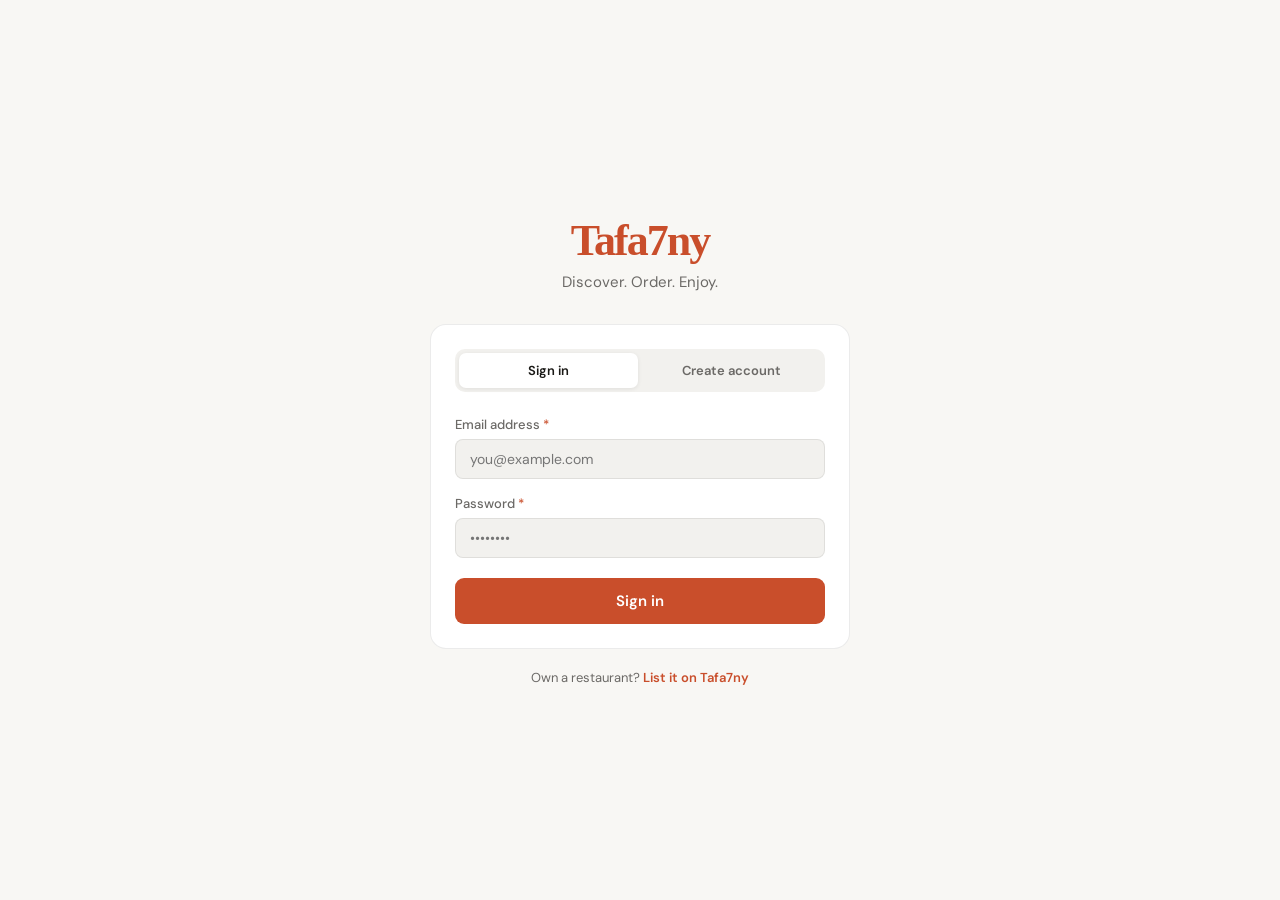
==== index.html @ 56e096c0 "onboarding page instead of selection" ====
<!DOCTYPE html>
<html lang="en">

<head>
    <meta charset="UTF-8" />
    <meta name="viewport" content="width=device-width, initial-scale=1.0" />
    <title>Tafa7ny — Food Delivery</title>
    <link rel="preconnect" href="https://fonts.googleapis.com" />
    <link href="https://fonts.googleapis.com/css2?family=DM+Sans:wght@400;500;600;700;800&display=swap"
        rel="stylesheet" />

    <!-- ═══════════════════════════════════════════════════════════════
  FIREBASE SETUP GUIDE
  ════════════════════════════════════════════════════════════════

  STEP 1 — Create a Firebase project
    • Go to https://console.firebase.google.com
    • Click "Add project" → name it "tafa7ny" → Continue
    • Disable Google Analytics (optional) → Create project

  STEP 2 — Enable Authentication
    • In left sidebar: Build → Authentication → Get started
    • Sign-in method tab → Enable "Email/Password" → Save

  STEP 3 — Create Firestore Database
    • Build → Firestore Database → Create database
    • Choose "Start in production mode" → Next
    • Pick a region close to you (e.g. europe-west1) → Enable

  STEP 4 — Set Firestore Security Rules
    • In Firestore → Rules tab → paste this and Publish:

    rules_version = '2';
    service cloud.firestore {
      match /databases/{database}/documents {

        // Users: only the owner can read/write their own profile
        match /users/{userId} {
          allow read, write: if request.auth != null && request.auth.uid == userId;
        }

        // Restaurants: anyone authenticated can read; only owner can write
        match /restaurants/{restaurantId} {
          allow read: if request.auth != null;
          allow create: if request.auth != null
            && request.resource.data.ownerId == request.auth.uid;
          allow update, delete: if request.auth != null
            && resource.data.ownerId == request.auth.uid;
        }

        // Orders: customers create; owner of restaurant & customer can read
        match /orders/{orderId} {
          allow create: if request.auth != null
            && request.resource.data.customerId == request.auth.uid;
          allow read: if request.auth != null
            && (resource.data.customerId == request.auth.uid
             || resource.data.ownerId == request.auth.uid);
          allow update: if request.auth != null
            && (resource.data.customerId == request.auth.uid
             || resource.data.ownerId == request.auth.uid);
        }
      }
    }

  STEP 5 — Register a Web App & get config
    • Project Overview → click the </> (Web) icon
    • App nickname: "tafa7ny-web" → Register app
    • Copy the firebaseConfig object shown
    • Paste the values into the FIREBASE_CONFIG object below

  ─── FIRESTORE COLLECTIONS / DOCUMENT SCHEMA ─────────────────

  Collection: users
    Document ID: Firebase Auth UID
    Fields:
      name         (string)   — display name
      email        (string)   — email address
      role         (string)   — "customer" | "owner"
      phone        (string)   — phone number
      address      (string)   — delivery address (customers)
      restaurantId (string)   — linked restaurant ID (owners)
      createdAt    (timestamp)

  Collection: restaurants
    Document ID: auto-generated
    Fields:
      ownerId      (string)   — Auth UID of the owner
      name         (string)   — restaurant name
      cuisine      (string)   — e.g. "Italian"
      description  (string)   — short description
      image        (string)   — URL of cover photo
      rating       (number)   — default 5.0
      deliveryTime (string)   — e.g. "25-35 min"
      deliveryFee  (number)   — e.g. 2.99
      minOrder     (number)   — e.g. 15
      createdAt    (timestamp)
      menu         (array of objects):
        { id, name, description, price, category, image }

  Collection: orders
    Document ID: auto-generated
    Fields:
      customerId      (string)   — Auth UID of customer
      customerName    (string)
      ownerId         (string)   — UID of restaurant owner
      restaurantId    (string)
      restaurantName  (string)
      items           (array)    — [{id,name,price,qty,image}]
      total           (number)
      payment         (string)   — "cash" | "card"
      status          (string)   — "Pending"|"Confirmed"|"Preparing"|"Out for Delivery"|"Delivered"
      statusIndex     (number)   — 0–4
      address         (string)
      placedAt        (timestamp)

══════════════════════════════════════════════════════════════ -->
    <link rel="stylesheet" href="style.css">
</head>

<body>

    <!-- ══════════════ NAVBAR ══════════════ -->
    <nav id="navbar" style="display:none;">
        <div class="nav-inner">
            <button class="nav-logo" onclick="App.goHome()">Tafa7ny</button>
            <div class="nav-spacer"></div>

            <!-- Cart (customers only) -->
            <button id="nav-cart-btn" class="nav-badge empty" onclick="App.showPage('cart')" style="display:none;">
                <svg width="16" height="16" viewBox="0 0 24 24" fill="none" stroke="currentColor" stroke-width="1.5"
                    stroke-linecap="round" stroke-linejoin="round">
                    <path
                        d="M3 3h2l.4 2M7 13h10l4-8H5.4M7 13L5.4 5M7 13l-2.293 2.293c-.63.63-.184 1.707.707 1.707H17m0 0a2 2 0 100 4 2 2 0 000-4zm-8 2a2 2 0 11-4 0 2 2 0 014 0z" />
                </svg>
                <span id="nav-cart-count">0</span>
            </button>

            <!-- Active orders badge (owners) -->
            <span id="nav-active-orders" style="display:none;"></span>

            <!-- Profile -->
            <div class="profile-wrap">
                <button class="profile-btn" onclick="UI.toggleDropdown()">
                    <div class="avatar" id="nav-avatar">?</div>
                    <span id="nav-username" style="font-size:13px;font-weight:500;"></span>
                </button>
                <div class="dropdown" id="profile-dropdown">
                    <button class="dropdown-item" onclick="App.showPage('profile');UI.closeDropdown()">
                        <svg width="15" height="15" viewBox="0 0 24 24" fill="none" stroke="currentColor"
                            stroke-width="1.5" stroke-linecap="round" stroke-linejoin="round">
                            <path d="M16 7a4 4 0 11-8 0 4 4 0 018 0zM12 14a7 7 0 00-7 7h14a7 7 0 00-7-7z" />
                        </svg>
                        Profile settings
                    </button>
                    <button class="dropdown-item" onclick="App.showPage('history');UI.closeDropdown()">
                        <svg width="15" height="15" viewBox="0 0 24 24" fill="none" stroke="currentColor"
                            stroke-width="1.5" stroke-linecap="round" stroke-linejoin="round">
                            <path
                                d="M9 5H7a2 2 0 00-2 2v12a2 2 0 002 2h10a2 2 0 002-2V7a2 2 0 00-2-2h-2M9 5a2 2 0 002 2h2a2 2 0 002-2M9 5a2 2 0 012-2h2a2 2 0 012 2" />
                        </svg>
                        Order history
                    </button>
                    <button class="dropdown-item" id="nav-track-btn"
                        onclick="App.showPage('tracking');UI.closeDropdown()" style="display:none;">
                        <svg width="15" height="15" viewBox="0 0 24 24" fill="none" stroke="currentColor"
                            stroke-width="1.5" stroke-linecap="round" stroke-linejoin="round">
                            <path
                                d="M9 20l-5.447-2.724A1 1 0 013 16.382V5.618a1 1 0 011.447-.894L9 7m0 13l6-3m-6 3V7m6 10l4.553 2.276A1 1 0 0021 18.382V7.618a1 1 0 00-.553-.894L15 4m0 13V4m0 0L9 7" />
                        </svg>
                        Track order
                    </button>
                    <button class="dropdown-item" onclick="App.showPage('settings');UI.closeDropdown()">
                        <svg width="15" height="15" viewBox="0 0 24 24" fill="none" stroke="currentColor"
                            stroke-width="1.5" stroke-linecap="round" stroke-linejoin="round">
                            <path
                                d="M10.325 4.317c.426-1.756 2.924-1.756 3.35 0a1.724 1.724 0 002.573 1.066c1.543-.94 3.31.826 2.37 2.37a1.724 1.724 0 001.065 2.572c1.756.426 1.756 2.924 0 3.35a1.724 1.724 0 00-1.066 2.573c.94 1.543-.826 3.31-2.37 2.37a1.724 1.724 0 00-2.572 1.065c-.426 1.756-2.924 1.756-3.35 0a1.724 1.724 0 00-2.573-1.066c-1.543.94-3.31-.826-2.37-2.37a1.724 1.724 0 00-1.065-2.572c-1.756-.426-1.756-2.924 0-3.35a1.724 1.724 0 001.066-2.573c-.94-1.543.826-3.31 2.37-2.37.996.608 2.296.07 2.572-1.065zM15 12a3 3 0 11-6 0 3 3 0 016 0z" />
                        </svg>
                        Settings
                    </button>
                    <div class="dropdown-divider"></div>
                    <button class="dropdown-item danger" onclick="App.logout()">
                        <svg width="15" height="15" viewBox="0 0 24 24" fill="none" stroke="currentColor"
                            stroke-width="1.5" stroke-linecap="round" stroke-linejoin="round">
                            <path
                                d="M17 16l4-4m0 0l-4-4m4 4H7m6 4v1a3 3 0 01-3 3H6a3 3 0 01-3-3V7a3 3 0 013-3h4a3 3 0 013 3v1" />
                        </svg>
                        Sign out
                    </button>
                </div>
            </div>

            <button class="theme-btn" onclick="UI.toggleTheme()" title="Toggle theme">
                <svg id="theme-icon" width="16" height="16" viewBox="0 0 24 24" fill="none" stroke="currentColor"
                    stroke-width="1.5" stroke-linecap="round" stroke-linejoin="round">
                    <path d="M20.354 15.354A9 9 0 018.646 3.646 9.003 9.003 0 0012 21a9.003 9.003 0 008.354-5.646z" />
                </svg>
            </button>
        </div>
    </nav>

    <!-- ══════════════ PAGE: LOGIN ══════════════ -->
    <div id="page-login" class="page active">
        <div
            style="min-height:100vh;display:flex;align-items:center;justify-content:center;padding:24px;background:var(--bg);">
            <div class="login-box">
                <span class="login-logo">Tafa7ny</span>
                <p class="login-tagline">Discover. Order. Enjoy.</p>

                <div class="card">
                    <div class="tab-bar">
                        <button class="tab-btn active" id="tab-login" onclick="UI.switchLoginTab('login')">Sign
                            in</button>
                        <button class="tab-btn" id="tab-register" onclick="UI.switchLoginTab('register')">Create
                            account</button>
                    </div>

                    <div id="auth-error" class="alert alert-error" style="display:none;"></div>

                    <!-- Register-only fields -->
                    <div id="reg-fields" style="display:none;">
                        <div class="field">
                            <label>Full name <span class="req">*</span></label>
                            <input class="input" id="reg-name" placeholder="Your name" />
                        </div>
                    </div>

                    <div class="field">
                        <label>Email address <span class="req">*</span></label>
                        <input class="input" id="auth-email" type="email" placeholder="you@example.com"
                            onkeydown="if(event.key==='Enter')Auth.submit()" />
                    </div>
                    <div class="field" style="margin-bottom:20px;">
                        <label>Password <span class="req">*</span></label>
                        <input class="input" id="auth-password" type="password" placeholder="••••••••"
                            onkeydown="if(event.key==='Enter')Auth.submit()" />
                    </div>

                    <button class="btn btn-primary btn-full btn-lg" id="auth-submit-btn" onclick="Auth.submit()">
                        Sign in
                    </button>
                </div>

                <div style="text-align:center;margin-top:20px;">
                    <p style="font-size:13px;color:var(--text-sub);">
                        Own a restaurant? 
                        <a href="#" onclick="App.showPage('apply');return false;" 
                           style="color:var(--accent);font-weight:600;text-decoration:none;">
                            List it on Tafa7ny
                        </a>
                    </p>
                </div>
            </div>
        </div>
    </div>

    <!-- ══════════════ PAGE: HOME ══════════════ -->
    <div id="page-home" class="page">
        <div id="page-home-inner" style="background:var(--bg);padding:32px 0 48px;">
            <div class="container">
                <div id="firebase-banner" class="banner" style="display:none;">
                    <div>
                        <strong>Firebase not configured</strong>
                        Replace FIREBASE_CONFIG values at the top of the &lt;script&gt; to connect to your database.
                    </div>
                    <button class="banner-close" onclick="this.parentElement.style.display='none'">
                        <svg width="14" height="14" viewBox="0 0 24 24" fill="none" stroke="currentColor"
                            stroke-width="2" stroke-linecap="round">
                            <path d="M6 18L18 6M6 6l12 12" />
                        </svg>
                    </button>
                </div>

                <div class="home-hero">
                    <h1>What are you craving?</h1>
                    <p>Fresh food, fast delivery</p>
                    <div class="search-wrap">
                        <svg width="16" height="16" viewBox="0 0 24 24" fill="none" stroke="currentColor"
                            stroke-width="1.5" stroke-linecap="round" stroke-linejoin="round"
                            style="color:var(--text-sub)">
                            <path d="M21 21l-6-6m2-5a7 7 0 11-14 0 7 7 0 0114 0z" />
                        </svg>
                        <input class="search-input" id="search-input" placeholder="Search restaurants or cuisines…"
                            oninput="Pages.Home.filter()" />
                    </div>
                </div>

                <div class="restaurant-grid" id="restaurant-grid"></div>
                <div id="restaurant-empty" class="empty-state" style="display:none;">
                    <svg width="48" height="48" viewBox="0 0 24 24" fill="none" stroke="currentColor" stroke-width="1.5"
                        stroke-linecap="round" stroke-linejoin="round">
                        <path d="M21 21l-6-6m2-5a7 7 0 11-14 0 7 7 0 0114 0z" />
                    </svg>
                    <h3>No restaurants found</h3>
                    <p>Try a different search term</p>
                </div>
            </div>
        </div>
    </div>

    <!-- ══════════════ PAGE: RESTAURANT ══════════════ -->
    <div id="page-restaurant" class="page">
        <div class="restaurant-hero">
            <img id="rdetail-img" src="" alt="" onerror="this.style.display='none'" />
            <div class="restaurant-hero-overlay"></div>
            <div class="restaurant-hero-content">
                <button class="back-btn" onclick="App.showPage('home')">
                    <svg width="13" height="13" viewBox="0 0 24 24" fill="none" stroke="currentColor" stroke-width="2"
                        stroke-linecap="round">
                        <path d="M15 19l-7-7 7-7" />
                    </svg>
                    Back
                </button>
                <h1 id="rdetail-name"></h1>
                <div class="restaurant-hero-meta">
                    <span id="rdetail-rating" style="display:flex;align-items:center;gap:4px;">
                        <svg width="13" height="13" viewBox="0 0 24 24" fill="#f0c040" stroke="#f0c040"
                            stroke-width="1.5">
                            <path
                                d="M11.049 2.927c.3-.921 1.603-.921 1.902 0l1.519 4.674a1 1 0 00.95.69h4.915c.969 0 1.371 1.24.588 1.81l-3.976 2.888a1 1 0 00-.363 1.118l1.518 4.674c.3.922-.755 1.688-1.538 1.118l-3.976-2.888a1 1 0 00-1.176 0l-3.976 2.888c-.783.57-1.838-.197-1.538-1.118l1.518-4.674a1 1 0 00-.363-1.118l-3.976-2.888c-.784-.57-.38-1.81.588-1.81h4.914a1 1 0 00.951-.69l1.519-4.674z" />
                        </svg>
                        <span id="rdetail-rating-val"></span>
                    </span>
                    <span id="rdetail-time"></span>
                    <span id="rdetail-fee"></span>
                </div>
            </div>
        </div>

        <div style="background:var(--bg);padding-bottom:48px;">
            <div class="container" style="max-width:900px;">
                <div class="category-bar" id="category-bar"></div>
                <div class="menu-list" id="menu-list"></div>
            </div>
        </div>
    </div>

    <!-- ══════════════ PAGE: CART ══════════════ -->
    <div id="page-cart" class="page">
        <div style="background:var(--bg);padding:32px 0 48px;">
            <div class="container-sm">
                <h2 style="font-size:22px;font-weight:800;margin-bottom:22px;">Your cart</h2>

                <!-- Success state -->
                <div id="cart-success" class="card order-success" style="display:none;">
                    <div class="success-icon">
                        <svg width="28" height="28" viewBox="0 0 24 24" fill="none" stroke="var(--green)"
                            stroke-width="2.5" stroke-linecap="round">
                            <path d="M5 13l4 4L19 7" />
                        </svg>
                    </div>
                    <h2 style="font-size:22px;margin-bottom:8px;">Order placed!</h2>
                    <p style="color:var(--text-sub);margin-bottom:24px;font-size:14px;">Your restaurant is preparing
                        your food. Track it live below.</p>
                    <button class="btn btn-primary" onclick="App.showPage('tracking')">Track my order</button>
                </div>

                <!-- Empty cart -->
                <div id="cart-empty" class="empty-state" style="display:none;">
                    <svg width="48" height="48" viewBox="0 0 24 24" fill="none" stroke="currentColor" stroke-width="1.5"
                        stroke-linecap="round" stroke-linejoin="round">
                        <path
                            d="M3 3h2l.4 2M7 13h10l4-8H5.4M7 13L5.4 5M7 13l-2.293 2.293c-.63.63-.184 1.707.707 1.707H17m0 0a2 2 0 100 4 2 2 0 000-4zm-8 2a2 2 0 11-4 0 2 2 0 014 0z" />
                    </svg>
                    <h3>Your cart is empty</h3>
                    <p>Add items from a restaurant to get started</p>
                    <button class="btn btn-primary" onclick="App.showPage('home')">Browse restaurants</button>
                </div>

                <!-- Cart content -->
                <div id="cart-content">
                    <div id="cart-from-label" class="cart-from-label">
                        <svg width="14" height="14" viewBox="0 0 24 24" fill="none" stroke="var(--accent)"
                            stroke-width="1.5" stroke-linecap="round" stroke-linejoin="round">
                            <path
                                d="M19 21V5a2 2 0 00-2-2H7a2 2 0 00-2 2v16m14 0h2m-2 0h-5m-9 0H3m2 0h5M9 7h1m-1 4h1m4-4h1m-1 4h1m-5 10v-5a1 1 0 011-1h2a1 1 0 011 1v5m-4 0h4" />
                        </svg>
                        <span id="cart-restaurant-name"></span>
                    </div>

                    <div class="cart-items" id="cart-items-list"></div>

                    <!-- Payment -->
                    <div class="payment-section">
                        <h3>Payment method</h3>
                        <label class="payment-option selected" id="pay-cash-label" onclick="Cart.selectPayment('cash')">
                            <input type="radio" name="payment" value="cash" checked
                                onchange="Cart.selectPayment('cash')" />
                            <svg width="15" height="15" viewBox="0 0 24 24" fill="none" stroke="currentColor"
                                stroke-width="1.5" stroke-linecap="round" stroke-linejoin="round">
                                <path
                                    d="M17 9V7a2 2 0 00-2-2H5a2 2 0 00-2 2v6a2 2 0 002 2h2m2 4h10a2 2 0 002-2v-6a2 2 0 00-2-2H9a2 2 0 00-2 2v6a2 2 0 002 2zm7-5a2 2 0 11-4 0 2 2 0 014 0z" />
                            </svg>
                            Cash on delivery
                        </label>
                        <label class="payment-option" id="pay-card-label" onclick="Cart.selectPayment('card')">
                            <input type="radio" name="payment" value="card" onchange="Cart.selectPayment('card')" />
                            <svg width="15" height="15" viewBox="0 0 24 24" fill="none" stroke="currentColor"
                                stroke-width="1.5" stroke-linecap="round" stroke-linejoin="round">
                                <path
                                    d="M3 10h18M7 15h1m4 0h1m-7 4h12a3 3 0 003-3V8a3 3 0 00-3-3H6a3 3 0 00-3 3v8a3 3 0 003 3z" />
                            </svg>
                            Credit / debit card
                        </label>
                        <div class="card-fields" id="card-fields" style="display:none;">
                            <div class="field"><label>Card number</label><input class="input"
                                    placeholder="1234 5678 9012 3456" maxlength="19" /></div>
                            <div style="display:grid;grid-template-columns:1fr 1fr;gap:10px;">
                                <div class="field"><label>Expiry</label><input class="input" placeholder="MM/YY"
                                        maxlength="5" /></div>
                                <div class="field"><label>CVV</label><input class="input" placeholder="123"
                                        maxlength="3" type="password" /></div>
                            </div>
                        </div>
                    </div>

                    <!-- Totals -->
                    <div class="totals-box">
                        <div class="totals-row"><span>Subtotal</span><span id="cart-subtotal">$0.00</span></div>
                        <div class="totals-row"><span>Delivery fee</span><span id="cart-delivery">$0.00</span></div>
                        <div class="totals-divider"></div>
                        <div class="totals-final"><span>Total</span><span id="cart-total">$0.00</span></div>
                    </div>

                    <button class="btn btn-primary btn-full btn-lg" id="place-order-btn" onclick="Cart.placeOrder()">
                        Place order
                    </button>
                </div>
            </div>
        </div>
    </div>

    <!-- ══════════════ PAGE: TRACKING ══════════════ -->
    <div id="page-tracking" class="page">
        <div style="background:var(--bg);padding:32px 0 48px;">
            <div class="container-md">
                <h2 style="font-size:22px;font-weight:800;margin-bottom:24px;">Live tracking</h2>
                <div id="tracking-empty" class="empty-state" style="display:none;">
                    <svg width="48" height="48" viewBox="0 0 24 24" fill="none" stroke="currentColor" stroke-width="1.5"
                        stroke-linecap="round" stroke-linejoin="round">
                        <path
                            d="M9 17a2 2 0 11-4 0 2 2 0 014 0zM19 17a2 2 0 11-4 0 2 2 0 014 0zM13 16V6a1 1 0 00-1-1H4a1 1 0 00-1 1v10a1 1 0 001 1h1m8-1a1 1 0 01-1 1H9m4-1V8a1 1 0 011-1h2.586a1 1 0 01.707.293l3.414 3.414a1 1 0 01.293.707V16a1 1 0 01-1 1h-1m-6-1a1 1 0 001 1h1M5 17a2 2 0 104 0m-4 0a2 2 0 114 0m6 0a2 2 0 104 0m-4 0a2 2 0 114 0" />
                    </svg>
                    <h3>No active orders</h3>
                    <p>Your live orders will appear here</p>
                </div>
                <div id="tracking-content" style="display:none;">
                    <div class="tracker">
                        <div class="tracker-header">
                            <div>
                                <div class="tracker-label">From</div>
                                <div class="tracker-value" id="track-restaurant"></div>
                            </div>
                            <div style="text-align:right;">
                                <div class="tracker-label">Total</div>
                                <div class="tracker-value" style="color:var(--accent);" id="track-total"></div>
                            </div>
                        </div>
                        <div class="status-bar" id="status-bar"></div>
                        <div class="tracking-hint">
                            <svg width="14" height="14" viewBox="0 0 24 24" fill="none" stroke="var(--accent)"
                                stroke-width="1.5" stroke-linecap="round" stroke-linejoin="round">
                                <path d="M12 8v4l3 3m6-3a9 9 0 11-18 0 9 9 0 0118 0z" />
                            </svg>
                            <span><strong id="track-status-text"></strong> — Estimated delivery 20–30 min</span>
                        </div>
                    </div>
                    <div class="card card-sm">
                        <h3 style="font-size:14px;font-weight:600;margin-bottom:12px;">Order items</h3>
                        <div id="track-items-list"></div>
                    </div>
                </div>
            </div>
        </div>
    </div>

    <!-- ══════════════ PAGE: ORDER HISTORY ══════════════ -->
    <div id="page-history" class="page">
        <div style="background:var(--bg);padding:32px 0 48px;">
            <div class="container-md">
                <h2 style="font-size:22px;font-weight:800;margin-bottom:24px;">Order history</h2>
                <div id="history-empty" class="empty-state" style="display:none;">
                    <svg width="48" height="48" viewBox="0 0 24 24" fill="none" stroke="currentColor" stroke-width="1.5"
                        stroke-linecap="round" stroke-linejoin="round">
                        <path
                            d="M9 5H7a2 2 0 00-2 2v12a2 2 0 002 2h10a2 2 0 002-2V7a2 2 0 00-2-2h-2M9 5a2 2 0 002 2h2a2 2 0 002-2M9 5a2 2 0 012-2h2a2 2 0 012 2" />
                    </svg>
                    <h3>No orders yet</h3>
                    <p>Your order history will appear here</p>
                </div>
                <div id="history-list"></div>
            </div>
        </div>
    </div>

    <!-- ══════════════ PAGE: PROFILE ══════════════ -->
    <div id="page-profile" class="page">
        <div style="background:var(--bg);padding:32px 0 48px;">
            <div class="container-sm">
                <div class="profile-head">
                    <div class="profile-avatar" id="profile-avatar-big">?</div>
                    <div>
                        <h2 id="profile-name-display"></h2>
                        <span class="badge badge-owner" id="profile-role-badge"></span>
                    </div>
                </div>
                <div class="card">
                    <h3 style="font-size:16px;font-weight:600;margin-bottom:20px;">Profile settings</h3>
                    <div id="profile-alert" class="alert" style="display:none;"></div>
                    <div class="field"><label>Full name</label><input class="input" id="prof-name" /></div>
                    <div class="field"><label>Email address</label><input class="input" id="prof-email" type="email" />
                    </div>
                    <div class="field"><label>Phone number</label><input class="input" id="prof-phone" /></div>
                    <div class="field" id="prof-address-field"><label>Delivery address</label><input class="input"
                            id="prof-address" /></div>
                    <button class="btn btn-primary" id="prof-save-btn" onclick="Pages.Profile.save()">Save
                        changes</button>
                </div>
            </div>
        </div>
    </div>

    <!-- ══════════════ PAGE: SETTINGS ══════════════ -->
    <div id="page-settings" class="page">
        <div style="background:var(--bg);padding:32px 0 48px;">
            <div class="container-sm">
                <h2 style="font-size:22px;font-weight:800;margin-bottom:24px;">Settings</h2>
                <div class="settings-list">
                    <div class="settings-row">
                        <div class="settings-row-info">
                            <p>Dark mode</p>
                            <span>Switch between light and dark theme</span>
                        </div>
                        <label class="toggle-wrap">
                            <input type="checkbox" id="setting-dark" onchange="UI.applyThemeFromToggle(this.checked)" />
                            <div class="toggle-track"></div>
                            <div class="toggle-thumb"></div>
                        </label>
                    </div>
                    <div class="settings-row">
                        <div class="settings-row-info">
                            <p>Push notifications</p><span>Order updates on your device</span>
                        </div>
                        <label class="toggle-wrap"><input type="checkbox" checked />
                            <div class="toggle-track"></div>
                            <div class="toggle-thumb"></div>
                        </label>
                    </div>
                    <div class="settings-row">
                        <div class="settings-row-info">
                            <p>Email updates</p><span>Receipts and order confirmations</span>
                        </div>
                        <label class="toggle-wrap"><input type="checkbox" />
                            <div class="toggle-track"></div>
                            <div class="toggle-thumb"></div>
                        </label>
                    </div>
                    <div class="settings-row">
                        <div class="settings-row-info">
                            <p>Marketing emails</p><span>Deals and promotions</span>
                        </div>
                        <label class="toggle-wrap"><input type="checkbox" />
                            <div class="toggle-track"></div>
                            <div class="toggle-thumb"></div>
                        </label>
                    </div>
                </div>
            </div>
        </div>
    </div>

    <!-- ══════════════ PAGE: OWNER DASHBOARD ══════════════ -->
    <div id="page-owner" class="page">
        <div style="background:var(--bg);padding:32px 0 48px;">
            <div class="container">
                <div class="owner-header">
                    <div>
                        <h2 id="owner-restaurant-name">My Restaurant</h2>
                        <p id="owner-restaurant-meta"></p>
                    </div>
                    <div style="display:flex;gap:10px;flex-wrap:wrap;align-items:center;">
                        <span id="owner-active-badge" style="display:none;" class="badge"
                            style="padding:7px 14px;font-size:13px;"></span>
                        <button class="btn btn-secondary" onclick="Owner.toggleEditRestaurant()">
                            <svg width="13" height="13" viewBox="0 0 24 24" fill="none" stroke="currentColor"
                                stroke-width="1.5" stroke-linecap="round" stroke-linejoin="round">
                                <path
                                    d="M11 5H6a2 2 0 00-2 2v11a2 2 0 002 2h11a2 2 0 002-2v-5m-1.414-9.414a2 2 0 112.828 2.828L11.828 15H9v-2.828l8.586-8.586z" />
                            </svg>
                            Edit details
                        </button>
                    </div>
                </div>

                <!-- Edit restaurant panel -->
                <div class="edit-panel" id="edit-restaurant-panel">
                    <h3 style="font-size:15px;font-weight:600;margin-bottom:18px;">Edit restaurant details</h3>
                    <div class="input-grid2">
                        <div class="field"><label>Restaurant name</label><input class="input" id="edit-r-name" /></div>
                        <div class="field"><label>Cuisine type</label><input class="input" id="edit-r-cuisine" /></div>
                        <div class="field"><label>Delivery time</label><input class="input" id="edit-r-time" /></div>
                        <div class="field"><label>Delivery fee ($)</label><input class="input" id="edit-r-fee"
                                type="number" step="0.01" /></div>
                    </div>
                    <div class="field"><label>Description</label><input class="input" id="edit-r-desc" /></div>
                    <div class="field">
                        <label><svg width="13" height="13" viewBox="0 0 24 24" fill="none" stroke="currentColor"
                                stroke-width="1.5" stroke-linecap="round" stroke-linejoin="round"
                                style="vertical-align:middle;margin-right:4px;">
                                <path
                                    d="M13.828 10.172a4 4 0 00-5.656 0l-4 4a4 4 0 105.656 5.656l1.102-1.101m-.758-4.899a4 4 0 005.656 0l4-4a4 4 0 00-5.656-5.656l-1.1 1.1" />
                            </svg>Cover photo URL</label>
                        <div class="img-url-wrap">
                            <input class="input" id="edit-r-image" placeholder="https://images.unsplash.com/..."
                                oninput="UI.previewImage(this,'edit-r-preview')" />
                        </div>
                        <div class="img-preview" id="edit-r-preview"><img src="" alt="preview" /></div>
                    </div>
                    <div style="display:flex;gap:10px;margin-top:4px;">
                        <button class="btn btn-primary" id="save-restaurant-btn" onclick="Owner.saveRestaurant()">Save
                            changes</button>
                        <button class="btn btn-secondary" onclick="Owner.toggleEditRestaurant()">Cancel</button>
                    </div>
                </div>

                <!-- Tabs -->
                <div class="segment">
                    <button class="seg-btn active" id="seg-orders" onclick="Owner.switchTab('orders')">Orders</button>
                    <button class="seg-btn" id="seg-menu" onclick="Owner.switchTab('menu')">Menu</button>
                </div>

                <!-- Orders tab -->
                <div id="owner-orders-tab">
                    <div id="owner-orders-empty" class="empty-state" style="display:none;">
                        <svg width="40" height="40" viewBox="0 0 24 24" fill="none" stroke="currentColor"
                            stroke-width="1.5" stroke-linecap="round" stroke-linejoin="round">
                            <path
                                d="M9 5H7a2 2 0 00-2 2v12a2 2 0 002 2h10a2 2 0 002-2V7a2 2 0 00-2-2h-2M9 5a2 2 0 002 2h2a2 2 0 002-2M9 5a2 2 0 012-2h2a2 2 0 012 2" />
                        </svg>
                        <h3>No orders yet</h3>
                        <p>Incoming orders will appear here in real time</p>
                    </div>
                    <div class="orders-list" id="owner-orders-list"></div>
                </div>

                <!-- Menu tab -->
                <div id="owner-menu-tab" style="display:none;">
                    <div class="menu-manager-header">
                        <p style="color:var(--text-sub);font-size:13px;" id="menu-count">0 items</p>
                        <button class="btn btn-primary" onclick="Owner.openAddItem()">
                            <svg width="13" height="13" viewBox="0 0 24 24" fill="none" stroke="currentColor"
                                stroke-width="2" stroke-linecap="round">
                                <path d="M12 4v16m8-8H4" />
                            </svg>
                            Add item
                        </button>
                    </div>

                    <!-- Add item panel -->
                    <div class="edit-panel highlight" id="add-item-panel">
                        <h3 style="font-size:15px;font-weight:600;margin-bottom:16px;">New menu item</h3>
                        <div class="input-grid2">
                            <div class="field"><label>Name <span class="req">*</span></label><input class="input"
                                    id="new-item-name" /></div>
                            <div class="field"><label>Category</label><input class="input" id="new-item-category"
                                    placeholder="e.g. Starters" /></div>
                            <div class="field"><label>Price ($) <span class="req">*</span></label><input class="input"
                                    id="new-item-price" type="number" step="0.01" /></div>
                        </div>
                        <div class="field"><label>Description</label><input class="input" id="new-item-desc" /></div>
                        <div class="field">
                            <label><svg width="13" height="13" viewBox="0 0 24 24" fill="none" stroke="currentColor"
                                    stroke-width="1.5" stroke-linecap="round"
                                    style="vertical-align:middle;margin-right:4px;">
                                    <path
                                        d="M13.828 10.172a4 4 0 00-5.656 0l-4 4a4 4 0 105.656 5.656l1.102-1.101m-.758-4.899a4 4 0 005.656 0l4-4a4 4 0 00-5.656-5.656l-1.1 1.1" />
                                </svg>Item photo URL</label>
                            <input class="input" id="new-item-image" placeholder="https://images.unsplash.com/..."
                                oninput="UI.previewImage(this,'new-item-preview')" />
                            <div class="img-preview" id="new-item-preview"><img src="" alt="preview" /></div>
                        </div>
                        <div style="display:flex;gap:8px;">
                            <button class="btn btn-primary" onclick="Owner.addMenuItem()">Add item</button>
                            <button class="btn btn-secondary" onclick="Owner.closeAddItem()">Cancel</button>
                        </div>
                    </div>

                    <!-- Edit item panel -->
                    <div class="edit-panel highlight" id="edit-item-panel">
                        <h3 style="font-size:15px;font-weight:600;margin-bottom:16px;">Edit menu item</h3>
                        <input type="hidden" id="edit-item-id" />
                        <div class="input-grid2">
                            <div class="field"><label>Name</label><input class="input" id="edit-item-name" /></div>
                            <div class="field"><label>Category</label><input class="input" id="edit-item-category" />
                            </div>
                            <div class="field"><label>Price ($)</label><input class="input" id="edit-item-price"
                                    type="number" step="0.01" /></div>
                        </div>
                        <div class="field"><label>Description</label><input class="input" id="edit-item-desc" /></div>
                        <div class="field">
                            <label>Item photo URL</label>
                            <input class="input" id="edit-item-image"
                                oninput="UI.previewImage(this,'edit-item-preview')" />
                            <div class="img-preview" id="edit-item-preview"><img src="" alt="preview" /></div>
                        </div>
                        <div style="display:flex;gap:8px;">
                            <button class="btn btn-primary" onclick="Owner.saveItemEdit()">Save changes</button>
                            <button class="btn btn-secondary" onclick="Owner.closeEditItem()">Cancel</button>
                        </div>
                    </div>

                    <div class="menu-items-list" id="menu-items-list"></div>
                </div>
            </div>
        </div>
    </div>

    <!-- ══════════════ PAGE: APPLY (Restaurant Application) ══════════════ -->
    <div id="page-apply" class="page">
        <div style="min-height:100vh;background:var(--bg);padding:40px 24px;">
            <div class="container-md">
                <!-- Header -->
                <div style="text-align:center;margin-bottom:40px;">
                    <div class="nav-logo" style="display:inline-block;margin-bottom:12px;cursor:default;">Tafa7ny</div>
                    <h1 style="font-size:28px;font-weight:800;margin-bottom:8px;">List your restaurant</h1>
                    <p style="color:var(--text-sub);font-size:15px;">Join thousands of restaurants reaching more customers</p>
                </div>

                <!-- Progress Steps -->
                <div class="progress-steps">
                    <div class="progress-step active" id="step-indicator-1">
                        <div class="progress-step-circle">1</div>
                        <span>Business Info</span>
                    </div>
                    <div class="progress-step" id="step-indicator-2">
                        <div class="progress-step-circle">2</div>
                        <span>Account</span>
                    </div>
                    <div class="progress-step" id="step-indicator-3">
                        <div class="progress-step-circle">3</div>
                        <span>Restaurant Details</span>
                    </div>
                    <div class="progress-step" id="step-indicator-4">
                        <div class="progress-step-circle">4</div>
                        <span>Review</span>
                    </div>
                </div>

                <!-- Step 1: Business Info -->
                <div class="onboarding-step active" id="apply-step-1">
                    <div class="card">
                        <h2 style="font-size:20px;font-weight:800;margin-bottom:8px;">Tell us about your business</h2>
                        <p style="color:var(--text-sub);font-size:14px;margin-bottom:24px;">Basic information to get started</p>
                        
                        <div id="apply-error-1" class="alert alert-error" style="display:none;"></div>

                        <div class="field">
                            <label>Restaurant name <span class="req">*</span></label>
                            <input class="input" id="apply-restaurant-name" placeholder="e.g. The Golden Fork" />
                        </div>

                        <div class="input-grid2">
                            <div class="field">
                                <label>Cuisine type <span class="req">*</span></label>
                                <input class="input" id="apply-cuisine" placeholder="e.g. Italian, Egyptian" />
                            </div>
                            <div class="field">
                                <label>Phone number <span class="req">*</span></label>
                                <input class="input" id="apply-phone" type="tel" placeholder="+20 123 456 7890" />
                            </div>
                        </div>

                        <div class="field">
                            <label>Restaurant address <span class="req">*</span></label>
                            <input class="input" id="apply-address" placeholder="Street, City, Area" />
                        </div>

                        <div class="field">
                            <label>Brief description</label>
                            <input class="input" id="apply-description" placeholder="What makes your restaurant special?" />
                        </div>

                        <button class="btn btn-primary btn-full btn-lg" onclick="Apply.nextStep(1)">
                            Continue
                            <svg width="14" height="14" viewBox="0 0 24 24" fill="none" stroke="currentColor" stroke-width="2">
                                <path d="M5 12h14M12 5l7 7-7 7"/>
                            </svg>
                        </button>
                    </div>
                </div>

                <!-- Step 2: Account Creation -->
                <div class="onboarding-step" id="apply-step-2">
                    <div class="card">
                        <h2 style="font-size:20px;font-weight:800;margin-bottom:8px;">Create your account</h2>
                        <p style="color:var(--text-sub);font-size:14px;margin-bottom:24px;">You'll use this to manage your restaurant</p>
                        
                        <div id="apply-error-2" class="alert alert-error" style="display:none;"></div>

                        <div class="field">
                            <label>Your full name <span class="req">*</span></label>
                            <input class="input" id="apply-owner-name" placeholder="Owner/Manager name" />
                        </div>

                        <div class="field">
                            <label>Email address <span class="req">*</span></label>
                            <input class="input" id="apply-email" type="email" placeholder="you@restaurant.com" />
                        </div>

                        <div class="field">
                            <label>Password <span class="req">*</span></label>
                            <input class="input" id="apply-password" type="password" placeholder="Minimum 6 characters" />
                        </div>

                        <div style="display:flex;gap:12px;">
                            <button class="btn btn-secondary btn-full" onclick="Apply.prevStep(2)">
                                <svg width="14" height="14" viewBox="0 0 24 24" fill="none" stroke="currentColor" stroke-width="2">
                                    <path d="M19 12H5M12 19l-7-7 7-7"/>
                                </svg>
                                Back
                            </button>
                            <button class="btn btn-primary btn-full btn-lg" onclick="Apply.nextStep(2)">
                                Continue
                                <svg width="14" height="14" viewBox="0 0 24 24" fill="none" stroke="currentColor" stroke-width="2">
                                    <path d="M5 12h14M12 5l7 7-7 7"/>
                                </svg>
                            </button>
                        </div>
                    </div>
                </div>

                <!-- Step 3: Restaurant Details -->
                <div class="onboarding-step" id="apply-step-3">
                    <div class="card">
                        <h2 style="font-size:20px;font-weight:800;margin-bottom:8px;">Restaurant details</h2>
                        <p style="color:var(--text-sub);font-size:14px;margin-bottom:24px;">Help customers find and order from you</p>
                        
                        <div id="apply-error-3" class="alert alert-error" style="display:none;"></div>

                        <div class="input-grid2">
                            <div class="field">
                                <label>Estimated delivery time</label>
                                <input class="input" id="apply-delivery-time" placeholder="e.g. 30-40 min" value="30-40 min" />
                            </div>
                            <div class="field">
                                <label>Delivery fee ($)</label>
                                <input class="input" id="apply-delivery-fee" type="number" step="0.01" value="2.99" />
                            </div>
                        </div>

                        <div class="field">
                            <label>Minimum order amount ($)</label>
                            <input class="input" id="apply-min-order" type="number" step="1" value="15" />
                        </div>

                        <div class="field">
                            <label>
                                <svg width="13" height="13" viewBox="0 0 24 24" fill="none" stroke="currentColor" stroke-width="1.5" style="vertical-align:middle;margin-right:4px;">
                                    <path d="M13.828 10.172a4 4 0 00-5.656 0l-4 4a4 4 0 105.656 5.656l1.102-1.101m-.758-4.899a4 4 0 005.656 0l4-4a4 4 0 00-5.656-5.656l-1.1 1.1" />
                                </svg>
                                Cover photo URL
                                <span style="color:var(--text-sub);font-size:11px;">(from Unsplash, Pexels, etc.)</span>
                            </label>
                            <input class="input" id="apply-cover-image" placeholder="https://images.unsplash.com/photo-..." 
                                   oninput="UI.previewImage(this,'apply-preview')" />
                            <div class="img-preview" id="apply-preview"><img src="" alt="preview" /></div>
                        </div>

                        <div style="display:flex;gap:12px;">
                            <button class="btn btn-secondary btn-full" onclick="Apply.prevStep(3)">
                                <svg width="14" height="14" viewBox="0 0 24 24" fill="none" stroke="currentColor" stroke-width="2">
                                    <path d="M19 12H5M12 19l-7-7 7-7"/>
                                </svg>
                                Back
                            </button>
                            <button class="btn btn-primary btn-full btn-lg" onclick="Apply.nextStep(3)">
                                Continue
                                <svg width="14" height="14" viewBox="0 0 24 24" fill="none" stroke="currentColor" stroke-width="2">
                                    <path d="M5 12h14M12 5l7 7-7 7"/>
                                </svg>
                            </button>
                        </div>
                    </div>
                </div>

                <!-- Step 4: Review & Submit -->
                <div class="onboarding-step" id="apply-step-4">
                    <div class="card">
                        <h2 style="font-size:20px;font-weight:800;margin-bottom:8px;">Review your application</h2>
                        <p style="color:var(--text-sub);font-size:14px;margin-bottom:24px;">Make sure everything looks good</p>
                        
                        <div id="apply-error-4" class="alert alert-error" style="display:none;"></div>

                        <div class="review-section">
                            <h3 style="font-size:14px;font-weight:700;color:var(--text-sub);margin-bottom:12px;">Business Information</h3>
                            <div class="review-grid">
                                <div class="review-item">
                                    <span class="review-label">Restaurant</span>
                                    <span class="review-value" id="review-name"></span>
                                </div>
                                <div class="review-item">
                                    <span class="review-label">Cuisine</span>
                                    <span class="review-value" id="review-cuisine"></span>
                                </div>
                                <div class="review-item">
                                    <span class="review-label">Phone</span>
                                    <span class="review-value" id="review-phone"></span>
                                </div>
                                <div class="review-item">
                                    <span class="review-label">Address</span>
                                    <span class="review-value" id="review-address"></span>
                                </div>
                            </div>
                        </div>

                        <div class="review-section">
                            <h3 style="font-size:14px;font-weight:700;color:var(--text-sub);margin-bottom:12px;">Account Details</h3>
                            <div class="review-grid">
                                <div class="review-item">
                                    <span class="review-label">Owner</span>
                                    <span class="review-value" id="review-owner"></span>
                                </div>
                                <div class="review-item">
                                    <span class="review-label">Email</span>
                                    <span class="review-value" id="review-email"></span>
                                </div>
                            </div>
                        </div>

                        <div class="review-section">
                            <h3 style="font-size:14px;font-weight:700;color:var(--text-sub);margin-bottom:12px;">Delivery Settings</h3>
                            <div class="review-grid">
                                <div class="review-item">
                                    <span class="review-label">Delivery time</span>
                                    <span class="review-value" id="review-time"></span>
                                </div>
                                <div class="review-item">
                                    <span class="review-label">Delivery fee</span>
                                    <span class="review-value" id="review-fee"></span>
                                </div>
                                <div class="review-item">
                                    <span class="review-label">Minimum order</span>
                                    <span class="review-value" id="review-min"></span>
                                </div>
                            </div>
                        </div>

                        <div style="background:var(--accent-light);border:1px solid var(--accent);border-radius:10px;padding:16px;margin-top:20px;">
                            <p style="font-size:13px;color:var(--text);line-height:1.6;">
                                <strong>What happens next?</strong><br>
                                Your account will be created immediately and you can start adding menu items right away. Customers will be able to discover and order from your restaurant.
                            </p>
                        </div>

                        <div style="display:flex;gap:12px;margin-top:24px;">
                            <button class="btn btn-secondary btn-full" onclick="Apply.prevStep(4)">
                                <svg width="14" height="14" viewBox="0 0 24 24" fill="none" stroke="currentColor" stroke-width="2">
                                    <path d="M19 12H5M12 19l-7-7 7-7"/>
                                </svg>
                                Back
                            </button>
                            <button class="btn btn-primary btn-full btn-lg" id="apply-submit-btn" onclick="Apply.submit()">
                                Submit Application
                                <svg width="14" height="14" viewBox="0 0 24 24" fill="none" stroke="currentColor" stroke-width="2">
                                    <path d="M5 13l4 4L19 7"/>
                                </svg>
                            </button>
                        </div>
                    </div>
                </div>

                <!-- Back to login link -->
                <div style="text-align:center;margin-top:24px;">
                    <a href="#" onclick="App.showPage('login');Apply.reset();return false;" 
                       style="color:var(--text-sub);font-size:13px;text-decoration:none;">
                        ← Back to login
                    </a>
                </div>
            </div>
        </div>
    </div>

    <!-- ══════════════ PAGE: SETUP RESTAURANT ══════════════ -->
    <div id="page-setup" class="page">
        <div style="background:var(--bg);padding:32px 0 48px;">
            <div class="container-sm">
                <h2 style="font-size:22px;font-weight:800;margin-bottom:8px;">Set up your restaurant</h2>
                <p style="color:var(--text-sub);margin-bottom:24px;font-size:14px;">Fill in the details below. You can
                    edit everything later.</p>
                <div class="card">
                    <div id="setup-alert" class="alert alert-error" style="display:none;"></div>
                    <div class="field"><label>Restaurant name <span class="req">*</span></label><input class="input"
                            id="setup-name" /></div>
                    <div class="field"><label>Cuisine type <span class="req">*</span></label><input class="input"
                            id="setup-cuisine" placeholder="e.g. Italian, Egyptian, Japanese" /></div>
                    <div class="field"><label>Short description</label><input class="input" id="setup-desc" /></div>
                    <div class="input-grid2">
                        <div class="field"><label>Delivery time</label><input class="input" id="setup-time"
                                placeholder="e.g. 30-40 min" /></div>
                        <div class="field"><label>Delivery fee ($)</label><input class="input" id="setup-fee"
                                type="number" step="0.01" value="2.99" /></div>
                    </div>
                    <div class="field"><label>Minimum order ($)</label><input class="input" id="setup-min" type="number"
                            value="15" /></div>
                    <div class="field">
                        <label>
                            <svg width="13" height="13" viewBox="0 0 24 24" fill="none" stroke="currentColor"
                                stroke-width="1.5" stroke-linecap="round"
                                style="vertical-align:middle;margin-right:4px;">
                                <path
                                    d="M13.828 10.172a4 4 0 00-5.656 0l-4 4a4 4 0 105.656 5.656l1.102-1.101m-.758-4.899a4 4 0 005.656 0l4-4a4 4 0 00-5.656-5.656l-1.1 1.1" />
                            </svg>
                            Cover photo URL <span style="color:var(--text-sub);font-size:11px;">(from Unsplash, Pexels,
                                etc.)</span>
                        </label>
                        <input class="input" id="setup-image" placeholder="https://images.unsplash.com/photo-xxx?w=800"
                            oninput="UI.previewImage(this,'setup-preview')" />
                        <div class="img-preview" id="setup-preview"><img src="" alt="preview" /></div>
                    </div>
                    <button class="btn btn-primary btn-full btn-lg" id="setup-btn" onclick="Pages.Setup.create()">Create
                        my restaurant</button>
                </div>
            </div>
        </div>
    </div>

    <!-- ══════════════════════════════════════════════════
  JAVASCRIPT
══════════════════════════════════════════════════ -->
    <script src="script.js" type="module"></script>
</body>

</html>
---- style.css ----
/* ── RESET & BASE ── */
  *,
  *::before,
  *::after {
      box-sizing: border-box;
      margin: 0;
      padding: 0;
  }

  html {
      scroll-behavior: smooth;
  }

  body {
      font-family: 'DM Sans', system-ui, sans-serif;
      background: var(--bg);
      color: var(--text);
      min-height: 100vh;
      transition: background .25s, color .25s;
  }

  button {
      font-family: inherit;
      cursor: pointer;
  }

  input,
  textarea,
  select {
      font-family: inherit;
  }

  img {
      display: block;
  }

  /* ── CSS VARIABLES (LIGHT) ── */
  :root {
      --bg: #f8f7f4;
      --surface: #ffffff;
      --surface2: #f2f1ee;
      --border: rgba(0, 0, 0, 0.08);
      --text: #1a1916;
      --text-sub: #6b6966;
      --accent: #c94e2b;
      --accent-h: #b03f20;
      --accent-light: rgba(201, 78, 43, 0.08);
      --green: #2d8a4e;
      --green-light: rgba(45, 138, 78, 0.10);
      --red: #e24b4a;
      --nav: rgba(255, 255, 255, 0.95);
      --shadow: 0 4px 24px rgba(0, 0, 0, 0.08);
      --shadow-lg: 0 8px 40px rgba(0, 0, 0, 0.12);
      --radius: 12px;
      --radius-lg: 16px;
  }

  [data-theme="dark"] {
      --bg: #0f0f11;
      --surface: #1a1a1e;
      --surface2: #242428;
      --border: rgba(255, 255, 255, 0.08);
      --text: #e8e6e1;
      --text-sub: #8a8880;
      --accent: #d4613a;
      --accent-h: #c94e2b;
      --accent-light: rgba(212, 97, 58, 0.15);
      --green-light: rgba(45, 138, 78, 0.15);
      --nav: rgba(15, 15, 17, 0.95);
      --shadow: 0 4px 24px rgba(0, 0, 0, 0.3);
      --shadow-lg: 0 8px 40px rgba(0, 0, 0, 0.4);
  }

  /* ── LAYOUT ── */
  .page {
      display: none;
      min-height: calc(100vh - 60px);
  }

  .page.active {
      display: block;
  }

  .container {
      max-width: 1200px;
      margin: 0 auto;
      padding: 0 24px;
  }

  .container-sm {
      max-width: 560px;
      margin: 0 auto;
      padding: 0 24px;
  }

  .container-md {
      max-width: 720px;
      margin: 0 auto;
      padding: 0 24px;
  }

  /* ── NAV ── */
  #navbar {
      position: sticky;
      top: 0;
      z-index: 200;
      background: var(--nav);
      border-bottom: 1px solid var(--border);
      backdrop-filter: blur(14px);
      -webkit-backdrop-filter: blur(14px);
      height: 60px;
  }

  .nav-inner {
      max-width: 1200px;
      margin: 0 auto;
      padding: 0 24px;
      height: 60px;
      display: flex;
      align-items: center;
      gap: 12px;
  }

  .nav-logo {
      font-family: Georgia, serif;
      font-size: 24px;
      font-weight: 800;
      color: var(--accent);
      letter-spacing: -1px;
      text-decoration: none;
      background: none;
      border: none;
      cursor: pointer;
      padding: 0;
  }

  .nav-spacer {
      flex: 1;
  }

  .nav-badge {
      background: var(--accent-light);
      color: var(--accent);
      border: 1px solid var(--accent);
      border-radius: 8px;
      padding: 6px 14px;
      font-size: 14px;
      font-weight: 700;
      display: flex;
      align-items: center;
      gap: 6px;
      cursor: pointer;
      transition: background .15s;
  }

  .nav-badge:hover {
      background: var(--accent);
      color: #fff;
  }

  .nav-badge.empty {
      background: none;
      border-color: var(--border);
      color: var(--text-sub);
  }

  .nav-badge.empty:hover {
      background: var(--surface2);
  }

  /* Profile dropdown */
  .profile-wrap {
      position: relative;
  }

  .profile-btn {
      background: var(--surface2);
      border: 1px solid var(--border);
      border-radius: 8px;
      padding: 6px 12px;
      display: flex;
      align-items: center;
      gap: 8px;
      color: var(--text);
  }

  .profile-btn:hover {
      background: var(--surface);
  }

  .avatar {
      width: 28px;
      height: 28px;
      border-radius: 50%;
      background: var(--accent);
      color: #fff;
      font-size: 12px;
      font-weight: 700;
      display: flex;
      align-items: center;
      justify-content: center;
      flex-shrink: 0;
  }

  .dropdown {
      display: none;
      position: absolute;
      right: 0;
      top: calc(100% + 8px);
      background: var(--surface);
      border: 1px solid var(--border);
      border-radius: var(--radius);
      padding: 6px;
      min-width: 210px;
      box-shadow: var(--shadow-lg);
      z-index: 300;
  }

  .dropdown.open {
      display: block;
  }

  .dropdown-item {
      width: 100%;
      background: none;
      border: none;
      border-radius: 8px;
      padding: 9px 12px;
      display: flex;
      align-items: center;
      gap: 10px;
      color: var(--text);
      font-size: 14px;
      text-align: left;
      cursor: pointer;
  }

  .dropdown-item:hover {
      background: var(--surface2);
  }

  .dropdown-item.danger {
      color: var(--red);
  }

  .dropdown-item.danger:hover {
      background: rgba(226, 75, 74, 0.08);
  }

  .dropdown-divider {
      height: 1px;
      background: var(--border);
      margin: 4px 0;
  }

  /* Theme toggle */
  .theme-btn {
      background: var(--surface2);
      border: 1px solid var(--border);
      border-radius: 8px;
      padding: 7px;
      display: flex;
      align-items: center;
      justify-content: center;
      color: var(--text-sub);
  }

  .theme-btn:hover {
      background: var(--surface);
  }

  /* ── CARDS / SURFACES ── */
  .card {
      background: var(--surface);
      border: 1px solid var(--border);
      border-radius: var(--radius-lg);
      padding: 24px;
  }

  .card-sm {
      padding: 16px;
      border-radius: var(--radius);
  }

  /* ── BUTTONS ── */
  .btn {
      display: inline-flex;
      align-items: center;
      justify-content: center;
      gap: 8px;
      border: none;
      border-radius: 9px;
      padding: 11px 22px;
      font-size: 14px;
      font-weight: 600;
      cursor: pointer;
      transition: background .15s, opacity .15s;
  }

  .btn-primary {
      background: var(--accent);
      color: #fff;
  }

  .btn-primary:hover {
      background: var(--accent-h);
  }

  .btn-primary:disabled {
      opacity: .6;
      cursor: wait;
  }

  .btn-secondary {
      background: var(--surface2);
      color: var(--text);
      border: 1px solid var(--border);
  }

  .btn-secondary:hover {
      background: var(--surface);
  }

  .btn-danger {
      background: rgba(226, 75, 74, 0.1);
      color: var(--red);
      border: 1px solid rgba(226, 75, 74, 0.2);
  }

  .btn-danger:hover {
      background: rgba(226, 75, 74, 0.18);
  }

  .btn-icon {
      width: 30px;
      height: 30px;
      border-radius: 50%;
      border: 1px solid var(--border);
      background: var(--surface2);
      display: flex;
      align-items: center;
      justify-content: center;
      cursor: pointer;
  }

  .btn-icon.filled {
      background: var(--accent);
      border-color: var(--accent);
  }

  .btn-full {
      width: 100%;
  }

  .btn-lg {
      padding: 13px 24px;
      font-size: 15px;
  }

  /* ── INPUTS ── */
  .field {
      margin-bottom: 16px;
  }

  .field label {
      display: block;
      font-size: 13px;
      color: var(--text-sub);
      margin-bottom: 6px;
      font-weight: 500;
  }

  .field label .req {
      color: var(--accent);
  }

  .input {
      width: 100%;
      padding: 10px 14px;
      border-radius: 8px;
      border: 1px solid var(--border);
      background: var(--surface2);
      color: var(--text);
      font-size: 14px;
      outline: none;
      transition: border-color .15s;
  }

  .input:focus {
      border-color: var(--accent);
  }

  .input.error {
      border-color: var(--red);
  }

  .input-grid2 {
      display: grid;
      grid-template-columns: 1fr 1fr;
      gap: 12px;
  }

  /* Image URL field with preview */
  .img-url-wrap {
      position: relative;
  }

  .img-url-wrap .link-icon {
      position: absolute;
      left: 12px;
      top: 50%;
      transform: translateY(-50%);
      pointer-events: none;
  }

  .img-url-wrap .input {
      padding-left: 36px;
  }

  .img-preview {
      margin-top: 8px;
      border-radius: 8px;
      overflow: hidden;
      height: 90px;
      background: var(--surface2);
      border: 1px solid var(--border);
      display: none;
  }

  .img-preview img {
      width: 100%;
      height: 100%;
      object-fit: cover;
  }

  .img-preview.show {
      display: block;
  }

  /* ── ALERTS / BANNERS ── */
  .banner {
      background: #faeeda;
      border: 1px solid #f0c040;
      border-radius: 10px;
      padding: 12px 16px;
      margin-bottom: 20px;
      display: flex;
      gap: 10px;
      align-items: flex-start;
      font-size: 13px;
      color: #633806;
  }

  .banner strong {
      display: block;
      margin-bottom: 3px;
  }

  .banner-close {
      background: none;
      border: none;
      cursor: pointer;
      color: #854f0b;
      margin-left: auto;
      flex-shrink: 0;
      padding: 2px;
  }

  .alert {
      padding: 10px 14px;
      border-radius: 8px;
      font-size: 13px;
      margin-bottom: 14px;
  }

  .alert-error {
      background: rgba(226, 75, 74, 0.1);
      color: var(--red);
      border: 1px solid rgba(226, 75, 74, 0.2);
  }

  .alert-success {
      background: var(--green-light);
      color: var(--green);
      border: 1px solid rgba(45, 138, 78, 0.2);
  }

  /* ── SPINNER ── */
  .spinner {
      width: 18px;
      height: 18px;
      border: 2px solid rgba(255, 255, 255, 0.3);
      border-top-color: #fff;
      border-radius: 50%;
      animation: spin .7s linear infinite;
      display: inline-block;
      flex-shrink: 0;
  }

  .spinner.dark {
      border-color: rgba(0, 0, 0, 0.15);
      border-top-color: var(--accent);
  }

  @keyframes spin {
      to {
          transform: rotate(360deg);
      }
  }

  /* ── EMPTY STATE ── */
  .empty-state {
      text-align: center;
      padding: 60px 24px;
      display: flex;
      flex-direction: column;
      align-items: center;
      gap: 12px;
  }

  .empty-state svg {
      opacity: .35;
  }

  .empty-state h3 {
      font-size: 18px;
      color: var(--text);
  }

  .empty-state p {
      color: var(--text-sub);
      font-size: 14px;
  }

  /* ── STATUS BADGES ── */
  .badge {
      display: inline-block;
      padding: 3px 10px;
      border-radius: 20px;
      font-size: 12px;
      font-weight: 600;
  }

  .badge-pending {
      background: rgba(186, 117, 23, 0.12);
      color: #ba7517;
  }

  .badge-confirmed {
      background: rgba(29, 158, 117, 0.12);
      color: #1d9e75;
  }

  .badge-preparing {
      background: rgba(24, 95, 165, 0.12);
      color: #185fa5;
  }

  .badge-delivery {
      background: rgba(83, 58, 183, 0.12);
      color: #533ab7;
  }

  .badge-delivered {
      background: rgba(45, 138, 78, 0.12);
      color: #2d8a4e;
  }

  .badge-owner {
      background: var(--surface2);
      color: var(--text-sub);
      font-size: 11px;
      text-transform: uppercase;
      letter-spacing: .04em;
  }

  /* ═══════════════════════════════════════════
   PAGE: LOGIN
═══════════════════════════════════════════ */
  #page-login {
      min-height: 100vh;
      background: var(--bg);
  }

  .login-box {
      width: 100%;
      max-width: 420px;
  }

  .login-logo {
      font-family: Georgia, serif;
      font-size: 44px;
      font-weight: 800;
      color: var(--accent);
      letter-spacing: -2px;
      margin-bottom: 6px;
      text-align: center;
      display: block;
  }

  .login-tagline {
      text-align: center;
      color: var(--text-sub);
      margin-bottom: 32px;
      font-size: 15px;
  }

  .tab-bar {
      display: flex;
      gap: 4px;
      padding: 4px;
      background: var(--surface2);
      border-radius: 10px;
      margin-bottom: 24px;
  }

  .tab-btn {
      flex: 1;
      background: none;
      border: none;
      border-radius: 7px;
      padding: 9px 0;
      font-size: 13px;
      font-weight: 600;
      color: var(--text-sub);
      cursor: pointer;
      transition: background .15s, color .15s;
  }

  .tab-btn.active {
      background: var(--surface);
      color: var(--text);
      box-shadow: 0 1px 4px rgba(0, 0, 0, 0.08);
  }

  .role-grid {
      display: grid;
      grid-template-columns: 1fr 1fr;
      gap: 8px;
      margin-bottom: 16px;
  }

  .role-btn {
      padding: 10px 0;
      border-radius: 8px;
      border: 1px solid var(--border);
      background: var(--surface2);
      color: var(--text-sub);
      font-size: 13px;
      font-weight: 600;
      cursor: pointer;
      text-transform: capitalize;
      transition: all .15s;
  }

  .role-btn.active {
      background: var(--accent-light);
      border-color: var(--accent);
      color: var(--accent);
  }

  /* ═══════════════════════════════════════════
   PAGE: HOME
═══════════════════════════════════════════ */
  #page-home {
      background: var(--bg);
      padding: 32px 0 48px;
  }

  .home-hero {
      margin-bottom: 28px;
  }

  .home-hero h1 {
      font-family: Georgia, serif;
      font-size: 30px;
      font-weight: 800;
      margin-bottom: 6px;
      letter-spacing: -.5px;
  }

  .home-hero p {
      color: var(--text-sub);
      margin-bottom: 20px;
      font-size: 15px;
  }

  .search-wrap {
      position: relative;
      max-width: 480px;
  }

  .search-wrap svg {
      position: absolute;
      left: 13px;
      top: 50%;
      transform: translateY(-50%);
      pointer-events: none;
  }

  .search-input {
      width: 100%;
      padding: 11px 14px 11px 42px;
      border-radius: 10px;
      border: 1px solid var(--border);
      background: var(--surface);
      color: var(--text);
      font-size: 14px;
      outline: none;
  }

  .search-input:focus {
      border-color: var(--accent);
  }

  /* Restaurant grid */
  .restaurant-grid {
      display: grid;
      grid-template-columns: repeat(auto-fill, minmax(310px, 1fr));
      gap: 20px;
  }

  .restaurant-card {
      background: var(--surface);
      border: 1px solid var(--border);
      border-radius: var(--radius-lg);
      overflow: hidden;
      cursor: pointer;
      transition: transform .15s, box-shadow .15s;
  }

  .restaurant-card:hover {
      transform: translateY(-3px);
      box-shadow: var(--shadow-lg);
  }

  .restaurant-card-img {
      height: 180px;
      overflow: hidden;
      position: relative;
      background: var(--surface2);
  }

  .restaurant-card-img img {
      width: 100%;
      height: 100%;
      object-fit: cover;
  }

  .restaurant-card-img .no-img {
      width: 100%;
      height: 100%;
      display: flex;
      align-items: center;
      justify-content: center;
      opacity: .3;
  }

  .restaurant-rating {
      position: absolute;
      top: 10px;
      right: 10px;
      background: rgba(0, 0, 0, 0.65);
      color: #fff;
      border-radius: 6px;
      padding: 3px 8px;
      font-size: 13px;
      font-weight: 600;
      display: flex;
      align-items: center;
      gap: 4px;
  }

  .restaurant-card-body {
      padding: 14px 16px 16px;
  }

  .restaurant-card-head {
      display: flex;
      justify-content: space-between;
      align-items: flex-start;
      margin-bottom: 5px;
      gap: 8px;
  }

  .restaurant-card-head h3 {
      font-size: 17px;
      font-weight: 700;
  }

  .cuisine-tag {
      background: var(--surface2);
      color: var(--text-sub);
      font-size: 11px;
      padding: 2px 8px;
      border-radius: 4px;
      font-weight: 600;
      text-transform: uppercase;
      letter-spacing: .04em;
      white-space: nowrap;
      flex-shrink: 0;
  }

  .restaurant-meta {
      display: flex;
      gap: 14px;
      font-size: 12px;
      color: var(--text-sub);
  }

  .restaurant-meta span {
      display: flex;
      align-items: center;
      gap: 4px;
  }

  .restaurant-desc {
      color: var(--text-sub);
      font-size: 13px;
      margin-bottom: 12px;
      line-height: 1.5;
  }

  /* ═══════════════════════════════════════════
   PAGE: RESTAURANT DETAIL
═══════════════════════════════════════════ */
  #page-restaurant {
      background: var(--bg);
  }

  .restaurant-hero {
      height: 240px;
      position: relative;
      overflow: hidden;
      background: var(--surface2);
  }

  .restaurant-hero img {
      width: 100%;
      height: 100%;
      object-fit: cover;
  }

  .restaurant-hero-overlay {
      position: absolute;
      inset: 0;
      background: linear-gradient(to bottom, transparent 30%, rgba(0, 0, 0, 0.72));
  }

  .restaurant-hero-content {
      position: absolute;
      bottom: 20px;
      left: 24px;
      color: #fff;
  }

  .restaurant-hero-content h1 {
      font-family: Georgia, serif;
      font-size: 26px;
      font-weight: 800;
      margin-bottom: 6px;
  }

  .restaurant-hero-meta {
      display: flex;
      gap: 14px;
      font-size: 13px;
      opacity: .9;
      align-items: center;
  }

  .back-btn {
      background: rgba(255, 255, 255, 0.18);
      border: 1px solid rgba(255, 255, 255, 0.3);
      border-radius: 8px;
      padding: 5px 12px;
      color: #fff;
      font-size: 12px;
      font-weight: 500;
      display: inline-flex;
      align-items: center;
      gap: 5px;
      margin-bottom: 10px;
      cursor: pointer;
  }

  .back-btn:hover {
      background: rgba(255, 255, 255, 0.28);
  }

  /* Category tabs */
  .category-bar {
      display: flex;
      gap: 8px;
      padding: 16px 0;
      overflow-x: auto;
      scrollbar-width: none;
  }

  .category-bar::-webkit-scrollbar {
      display: none;
  }

  .cat-btn {
      background: var(--surface);
      color: var(--text-sub);
      border: 1px solid var(--border);
      border-radius: 20px;
      padding: 7px 18px;
      font-size: 13px;
      font-weight: 500;
      white-space: nowrap;
      cursor: pointer;
      transition: all .15s;
  }

  .cat-btn.active {
      background: var(--accent);
      color: #fff;
      border-color: var(--accent);
  }

  /* Menu items */
  .menu-list {
      display: grid;
      gap: 12px;
      padding-bottom: 40px;
  }

  .menu-item {
      background: var(--surface);
      border: 1px solid var(--border);
      border-radius: var(--radius);
      padding: 14px;
      display: flex;
      gap: 14px;
      align-items: center;
  }

  .menu-item-img {
      width: 80px;
      height: 80px;
      border-radius: 8px;
      overflow: hidden;
      flex-shrink: 0;
      background: var(--surface2);
      display: flex;
      align-items: center;
      justify-content: center;
  }

  .menu-item-img img {
      width: 100%;
      height: 100%;
      object-fit: cover;
  }

  .menu-item-body {
      flex: 1;
  }

  .menu-item-body h3 {
      font-size: 15px;
      font-weight: 600;
      margin-bottom: 4px;
  }

  .menu-item-body p {
      color: var(--text-sub);
      font-size: 12px;
      line-height: 1.5;
      margin-bottom: 6px;
  }

  .menu-item-price {
      font-size: 15px;
      font-weight: 800;
      color: var(--accent);
  }

  .qty-control {
      display: flex;
      align-items: center;
      gap: 7px;
      flex-shrink: 0;
  }

  .qty-num {
      font-size: 15px;
      font-weight: 700;
      min-width: 20px;
      text-align: center;
  }

  /* ═══════════════════════════════════════════
   PAGE: CART
═══════════════════════════════════════════ */
  #page-cart {
      background: var(--bg);
      padding: 32px 0 48px;
  }

  .cart-from-label {
      background: var(--surface);
      border: 1px solid var(--border);
      border-radius: 10px;
      padding: 10px 14px;
      margin-bottom: 14px;
      display: flex;
      align-items: center;
      gap: 8px;
      font-size: 14px;
      font-weight: 600;
  }

  .cart-items {
      background: var(--surface);
      border: 1px solid var(--border);
      border-radius: var(--radius);
      overflow: hidden;
      margin-bottom: 18px;
  }

  .cart-row {
      padding: 12px 16px;
      display: flex;
      align-items: center;
      gap: 12px;
      border-bottom: 1px solid var(--border);
  }

  .cart-row:last-child {
      border-bottom: none;
  }

  .cart-row-info {
      flex: 1;
  }

  .cart-row-info p {
      font-size: 14px;
      font-weight: 500;
      margin-bottom: 2px;
  }

  .cart-row-info span {
      font-size: 12px;
      color: var(--text-sub);
  }

  .cart-row-price {
      font-size: 14px;
      font-weight: 700;
      min-width: 60px;
      text-align: right;
  }

  /* Payment */
  .payment-section {
      background: var(--surface);
      border: 1px solid var(--border);
      border-radius: var(--radius);
      padding: 16px;
      margin-bottom: 18px;
  }

  .payment-section h3 {
      font-size: 14px;
      font-weight: 600;
      margin-bottom: 12px;
  }

  .payment-option {
      display: flex;
      align-items: center;
      gap: 10px;
      padding: 10px 12px;
      border-radius: 8px;
      cursor: pointer;
      border: 1px solid var(--border);
      margin-bottom: 8px;
      background: transparent;
      transition: all .15s;
  }

  .payment-option:last-child {
      margin-bottom: 0;
  }

  .payment-option.selected {
      background: var(--accent-light);
      border-color: var(--accent);
  }

  .payment-option input {
      accent-color: var(--accent);
  }

  .payment-option label {
      font-size: 14px;
      cursor: pointer;
      display: flex;
      align-items: center;
      gap: 8px;
  }

  .card-fields {
      margin-top: 12px;
      background: var(--surface2);
      border-radius: 8px;
      padding: 12px;
  }

  .card-fields .field {
      margin-bottom: 10px;
  }

  .card-fields .field:last-child {
      margin-bottom: 0;
  }

  /* Totals */
  .totals-box {
      background: var(--surface);
      border: 1px solid var(--border);
      border-radius: var(--radius);
      padding: 16px;
      margin-bottom: 18px;
  }

  .totals-row {
      display: flex;
      justify-content: space-between;
      font-size: 14px;
      color: var(--text-sub);
      margin-bottom: 8px;
  }

  .totals-divider {
      height: 1px;
      background: var(--border);
      margin: 8px 0;
  }

  .totals-final {
      display: flex;
      justify-content: space-between;
      font-size: 17px;
      font-weight: 800;
  }

  .totals-final span:last-child {
      color: var(--accent);
  }

  /* Order success */
  .order-success {
      text-align: center;
      padding: 40px;
  }

  .success-icon {
      width: 60px;
      height: 60px;
      border-radius: 50%;
      background: var(--green-light);
      display: flex;
      align-items: center;
      justify-content: center;
      margin: 0 auto 16px;
  }

  /* ═══════════════════════════════════════════
   PAGE: TRACKING
═══════════════════════════════════════════ */
  #page-tracking {
      background: var(--bg);
      padding: 32px 0 48px;
  }

  .tracker {
      background: var(--surface);
      border: 1px solid var(--border);
      border-radius: var(--radius-lg);
      padding: 24px;
      margin-bottom: 18px;
  }

  .tracker-header {
      display: flex;
      justify-content: space-between;
      flex-wrap: wrap;
      gap: 8px;
      margin-bottom: 24px;
  }

  .tracker-label {
      font-size: 11px;
      color: var(--text-sub);
      text-transform: uppercase;
      letter-spacing: .06em;
      margin-bottom: 2px;
  }

  .tracker-value {
      font-size: 16px;
      font-weight: 700;
  }

  .status-bar {
      display: flex;
      align-items: flex-start;
  }

  .status-step {
      flex: 1;
      display: flex;
      flex-direction: column;
      align-items: center;
  }

  .status-line-wrap {
      display: flex;
      align-items: center;
      width: 100%;
  }

  .status-line {
      flex: 1;
      height: 2px;
      background: var(--border);
      transition: background .4s;
  }

  .status-line.done {
      background: var(--accent);
  }

  .status-dot {
      width: 26px;
      height: 26px;
      border-radius: 50%;
      flex-shrink: 0;
      border: 2px solid var(--border);
      background: var(--surface2);
      display: flex;
      align-items: center;
      justify-content: center;
      transition: all .4s;
  }

  .status-dot.done {
      background: var(--accent);
      border-color: var(--accent);
  }

  .status-dot.current {
      background: var(--accent);
      border-color: var(--accent);
  }

  .status-dot .inner {
      width: 8px;
      height: 8px;
      border-radius: 50%;
      background: #fff;
  }

  .status-label {
      font-size: 9px;
      margin-top: 6px;
      text-align: center;
      color: var(--text-sub);
      line-height: 1.3;
      font-weight: 400;
  }

  .status-label.done,
  .status-label.current {
      color: var(--text);
      font-weight: 600;
  }

  .tracking-hint {
      padding: 12px;
      background: var(--accent-light);
      border-radius: 8px;
      display: flex;
      align-items: center;
      gap: 8px;
      font-size: 13px;
      margin-top: 20px;
  }

  /* ═══════════════════════════════════════════
   PAGE: ORDER HISTORY
═══════════════════════════════════════════ */
  #page-history {
      background: var(--bg);
      padding: 32px 0 48px;
  }

  .history-card {
      background: var(--surface);
      border: 1px solid var(--border);
      border-radius: var(--radius);
      padding: 18px;
      margin-bottom: 14px;
  }

  .history-head {
      display: flex;
      justify-content: space-between;
      align-items: flex-start;
      margin-bottom: 10px;
      flex-wrap: wrap;
      gap: 8px;
  }

  .history-head h3 {
      font-size: 15px;
      font-weight: 700;
      margin-bottom: 2px;
  }

  .history-head .sub {
      font-size: 11px;
      color: var(--text-sub);
  }

  .history-price {
      font-size: 15px;
      font-weight: 800;
      color: var(--accent);
      margin-top: 4px;
  }

  .history-items {
      font-size: 12px;
      color: var(--text-sub);
  }

  /* ═══════════════════════════════════════════
   PAGE: PROFILE / SETTINGS
═══════════════════════════════════════════ */
  #page-profile,
  #page-settings {
      background: var(--bg);
      padding: 32px 0 48px;
  }

  .profile-head {
      display: flex;
      align-items: center;
      gap: 16px;
      margin-bottom: 28px;
  }

  .profile-avatar {
      width: 56px;
      height: 56px;
      border-radius: 50%;
      background: var(--accent);
      color: #fff;
      font-size: 20px;
      font-weight: 800;
      display: flex;
      align-items: center;
      justify-content: center;
      flex-shrink: 0;
  }

  .profile-head h2 {
      font-size: 20px;
      font-weight: 800;
      margin-bottom: 4px;
  }

  .settings-list {
      background: var(--surface);
      border: 1px solid var(--border);
      border-radius: var(--radius-lg);
      overflow: hidden;
  }

  .settings-row {
      padding: 16px 20px;
      display: flex;
      align-items: center;
      justify-content: space-between;
      border-bottom: 1px solid var(--border);
  }

  .settings-row:last-child {
      border-bottom: none;
  }

  .settings-row-info p {
      font-size: 14px;
      font-weight: 500;
      margin-bottom: 2px;
  }

  .settings-row-info span {
      font-size: 12px;
      color: var(--text-sub);
  }

  .toggle-wrap {
      position: relative;
      width: 42px;
      height: 24px;
      flex-shrink: 0;
  }

  .toggle-wrap input {
      opacity: 0;
      width: 0;
      height: 0;
      position: absolute;
  }

  .toggle-track {
      position: absolute;
      inset: 0;
      border-radius: 12px;
      background: var(--border);
      cursor: pointer;
      transition: background .2s;
  }

  .toggle-wrap input:checked+.toggle-track {
      background: var(--accent);
  }

  .toggle-thumb {
      position: absolute;
      width: 18px;
      height: 18px;
      border-radius: 50%;
      background: #fff;
      top: 3px;
      left: 3px;
      transition: left .2s;
  }

  .toggle-wrap input:checked~.toggle-thumb {
      left: 21px;
  }

  /* ═══════════════════════════════════════════
   PAGE: OWNER DASHBOARD
═══════════════════════════════════════════ */
  #page-owner {
      background: var(--bg);
      padding: 32px 0 48px;
  }

  .owner-header {
      display: flex;
      justify-content: space-between;
      align-items: flex-start;
      flex-wrap: wrap;
      gap: 12px;
      margin-bottom: 24px;
  }

  .owner-header h2 {
      font-size: 22px;
      font-weight: 800;
      margin-bottom: 4px;
  }

  .owner-header p {
      color: var(--text-sub);
      font-size: 13px;
  }

  .segment {
      display: flex;
      gap: 4px;
      background: var(--surface);
      border: 1px solid var(--border);
      border-radius: 10px;
      padding: 4px;
      width: fit-content;
      margin-bottom: 22px;
  }

  .seg-btn {
      background: none;
      border: none;
      border-radius: 7px;
      padding: 7px 22px;
      font-size: 13px;
      font-weight: 600;
      color: var(--text-sub);
      cursor: pointer;
  }

  .seg-btn.active {
      background: var(--accent);
      color: #fff;
  }

  .orders-list {
      display: grid;
      gap: 14px;
  }

  .order-card {
      background: var(--surface);
      border: 1px solid var(--border);
      border-radius: var(--radius);
      padding: 18px;
  }

  .order-card-head {
      display: flex;
      justify-content: space-between;
      align-items: flex-start;
      margin-bottom: 10px;
      flex-wrap: wrap;
      gap: 8px;
  }

  .order-customer {
      font-size: 15px;
      font-weight: 700;
      margin-bottom: 2px;
  }

  .order-addr {
      font-size: 12px;
      color: var(--text-sub);
      margin-bottom: 2px;
  }

  .order-time {
      font-size: 11px;
      color: var(--text-sub);
  }

  .order-total {
      font-weight: 800;
      color: var(--accent);
      font-size: 14px;
      margin-top: 4px;
  }

  .order-items-text {
      font-size: 12px;
      color: var(--text-sub);
      margin-bottom: 14px;
  }

  .status-actions {
      display: flex;
      gap: 8px;
      flex-wrap: wrap;
  }

  .status-actions button {
      background: var(--surface2);
      border: 1px solid var(--border);
      border-radius: 7px;
      padding: 6px 14px;
      font-size: 12px;
      font-weight: 500;
  }

  .status-actions button:hover {
      background: var(--accent);
      color: #fff;
      border-color: var(--accent);
  }

  /* Menu manager */
  .menu-manager-header {
      display: flex;
      justify-content: space-between;
      align-items: center;
      margin-bottom: 14px;
  }

  .menu-items-list {
      display: grid;
      gap: 10px;
  }

  .menu-mgr-item {
      background: var(--surface);
      border: 1px solid var(--border);
      border-radius: 10px;
      padding: 12px 16px;
      display: flex;
      gap: 12px;
      align-items: center;
  }

  .menu-mgr-img {
      width: 52px;
      height: 52px;
      border-radius: 7px;
      overflow: hidden;
      background: var(--surface2);
      flex-shrink: 0;
      display: flex;
      align-items: center;
      justify-content: center;
  }

  .menu-mgr-img img {
      width: 100%;
      height: 100%;
      object-fit: cover;
  }

  .menu-mgr-info {
      flex: 1;
  }

  .menu-mgr-info p {
      font-size: 14px;
      font-weight: 600;
      margin-bottom: 2px;
  }

  .menu-mgr-info small {
      color: var(--text-sub);
      font-size: 12px;
  }

  .menu-mgr-price {
      font-size: 15px;
      font-weight: 800;
      color: var(--accent);
      margin-right: 12px;
      flex-shrink: 0;
  }

  .menu-mgr-actions {
      display: flex;
      gap: 6px;
      flex-shrink: 0;
  }

  /* Inline edit panel */
  .edit-panel {
      background: var(--surface);
      border: 1px solid var(--border);
      border-radius: var(--radius-lg);
      padding: 22px;
      margin-bottom: 22px;
      display: none;
  }

  .edit-panel.open {
      display: block;
  }

  .edit-panel.highlight {
      border-color: var(--accent);
  }

  /* ═══════════════════════════════════════════
   PAGE: ADD / SETUP RESTAURANT
═══════════════════════════════════════════ */
  #page-setup {
      background: var(--bg);
      padding: 32px 0 48px;
  }

  /* ═══════════════════════════════════════════
   PAGE: RESTAURANT APPLICATION / ONBOARDING
═══════════════════════════════════════════ */
  .progress-steps {
      display: flex;
      justify-content: space-between;
      margin-bottom: 40px;
      position: relative;
  }

  .progress-steps::before {
      content: '';
      position: absolute;
      top: 20px;
      left: 0;
      right: 0;
      height: 2px;
      background: var(--border);
      z-index: 0;
  }

  .progress-step {
      display: flex;
      flex-direction: column;
      align-items: center;
      gap: 8px;
      flex: 1;
      position: relative;
      z-index: 1;
  }

  .progress-step-circle {
      width: 40px;
      height: 40px;
      border-radius: 50%;
      background: var(--surface);
      border: 2px solid var(--border);
      display: flex;
      align-items: center;
      justify-content: center;
      font-weight: 700;
      font-size: 14px;
      color: var(--text-sub);
      transition: all .2s;
  }

  .progress-step.active .progress-step-circle {
      background: var(--accent);
      border-color: var(--accent);
      color: #fff;
  }

  .progress-step.completed .progress-step-circle {
      background: var(--green);
      border-color: var(--green);
      color: #fff;
  }

  .progress-step span {
      font-size: 12px;
      color: var(--text-sub);
      font-weight: 500;
      text-align: center;
  }

  .progress-step.active span {
      color: var(--text);
      font-weight: 600;
  }

  .onboarding-step {
      display: none;
  }

  .onboarding-step.active {
      display: block;
      animation: fadeInUp .3s ease;
  }

  @keyframes fadeInUp {
      from {
          opacity: 0;
          transform: translateY(10px);
      }
      to {
          opacity: 1;
          transform: translateY(0);
      }
  }

  .review-section {
      margin-bottom: 24px;
      padding-bottom: 20px;
      border-bottom: 1px solid var(--border);
  }

  .review-section:last-of-type {
      border-bottom: none;
      margin-bottom: 0;
      padding-bottom: 0;
  }

  .review-grid {
      display: grid;
      gap: 12px;
  }

  .review-item {
      display: flex;
      justify-content: space-between;
      align-items: center;
      padding: 10px 0;
  }

  .review-label {
      font-size: 13px;
      color: var(--text-sub);
      font-weight: 500;
  }

  .review-value {
      font-size: 14px;
      font-weight: 600;
      color: var(--text);
      text-align: right;
  }

  /* ── RESPONSIVE ── */
  @media (max-width: 640px) {
      .restaurant-grid {
          grid-template-columns: 1fr;
      }

      .input-grid2 {
          grid-template-columns: 1fr;
      }

      .owner-header {
          flex-direction: column;
      }

      .nav-badge span {
          display: none;
      }

      .progress-step span {
          font-size: 10px;
      }

      .progress-step-circle {
          width: 32px;
          height: 32px;
          font-size: 12px;
      }
  }
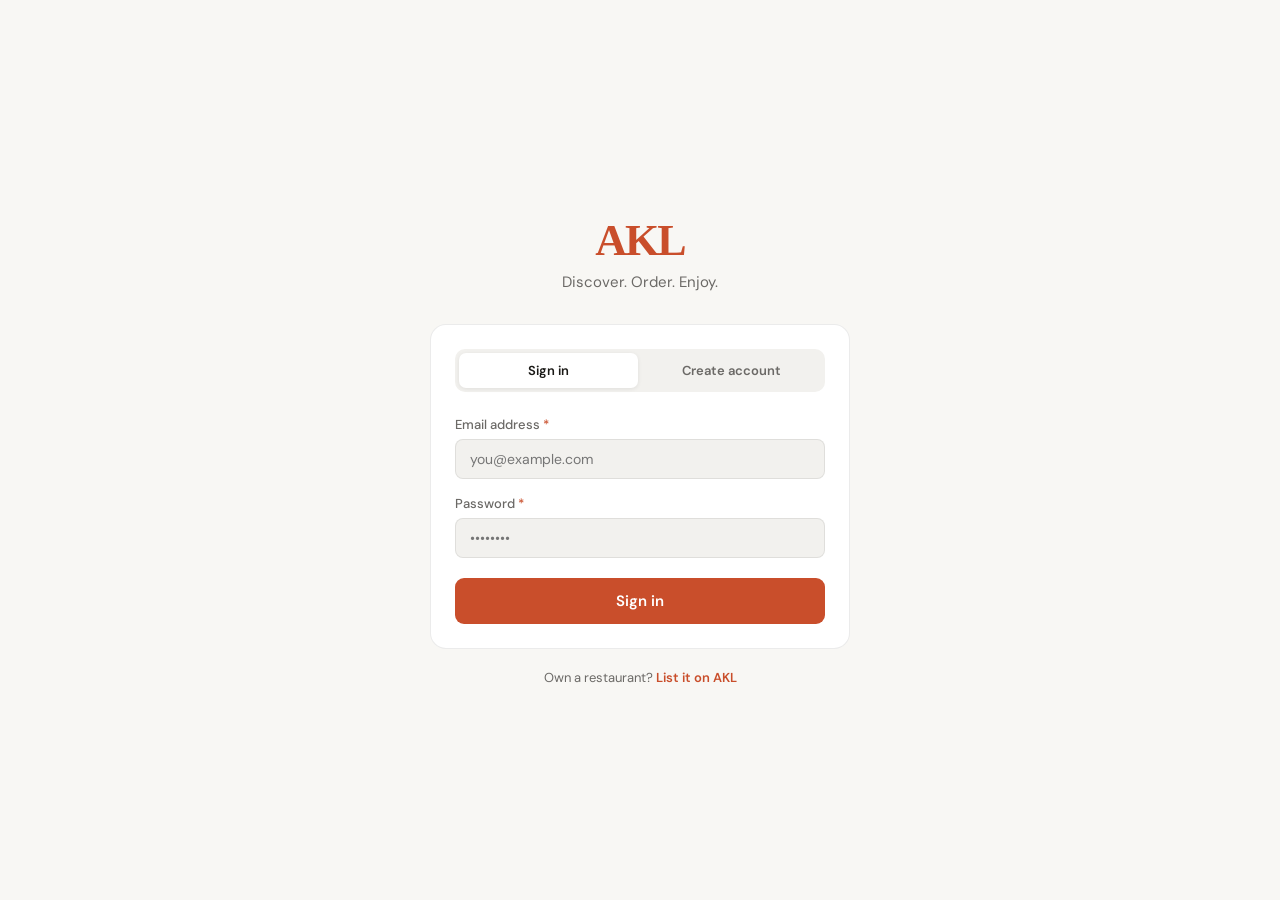
==== commit ca2c7cb5: "AKL" ====
--- a/index.html
+++ b/index.html
@@ -4,7 +4,7 @@
 <head>
     <meta charset="UTF-8" />
     <meta name="viewport" content="width=device-width, initial-scale=1.0" />
-    <title>Tafa7ny — Food Delivery</title>
+    <title>AKL — Food Delivery</title>
     <link rel="preconnect" href="https://fonts.googleapis.com" />
     <link href="https://fonts.googleapis.com/css2?family=DM+Sans:wght@400;500;600;700;800&display=swap"
         rel="stylesheet" />
@@ -15,7 +15,7 @@
 
   STEP 1 — Create a Firebase project
     • Go to https://console.firebase.google.com
-    • Click "Add project" → name it "tafa7ny" → Continue
+    • Click "Add project" → name it "AKL" → Continue
     • Disable Google Analytics (optional) → Create project
 
   STEP 2 — Enable Authentication
@@ -34,28 +34,53 @@
     service cloud.firestore {
       match /databases/{database}/documents {
 
+        function signedIn() { return request.auth != null; }
+        function isManager() {
+          return signedIn()
+            && get(/databases/$(database)/documents/users/$(request.auth.uid)).data.role == "manager";
+        }
+
         // Users: only the owner can read/write their own profile
         match /users/{userId} {
-          allow read, write: if request.auth != null && request.auth.uid == userId;
+          allow read, write: if signedIn() && request.auth.uid == userId;
         }
 
-        // Restaurants: anyone authenticated can read; only owner can write
+        // Restaurants:
+        // - Customers can only read approved restaurants
+        // - Owners can create/update/delete their own restaurants
+        // - Managers can approve/reject onboarding by updating `status`
         match /restaurants/{restaurantId} {
-          allow read: if request.auth != null;
-          allow create: if request.auth != null
-            && request.resource.data.ownerId == request.auth.uid;
-          allow update, delete: if request.auth != null
-            && resource.data.ownerId == request.auth.uid;
+          allow read: if signedIn() && (
+            // Customers see only approved
+            resource.data.status == "approved"
+            // Owners can read their own during review
+            || resource.data.ownerId == request.auth.uid
+            // Managers can review
+            || isManager()
+          );
+          allow create: if signedIn()
+            && request.resource.data.ownerId == request.auth.uid
+            && request.resource.data.status == "pending_review";
+          allow update: if signedIn() && (
+            // Owner edits their own restaurant (details/menu + resubmission)
+            resource.data.ownerId == request.auth.uid
+            // Manager approves/rejects
+            || isManager()
+          );
+          allow delete: if signedIn() && resource.data.ownerId == request.auth.uid;
         }
 
-        // Orders: customers create; owner of restaurant & customer can read
+        // Orders:
+        // - customers create
+        // - owner of restaurant & customer can read
+        // - customer can submit their rating once
         match /orders/{orderId} {
-          allow create: if request.auth != null
+          allow create: if signedIn()
             && request.resource.data.customerId == request.auth.uid;
-          allow read: if request.auth != null
+          allow read: if signedIn()
             && (resource.data.customerId == request.auth.uid
              || resource.data.ownerId == request.auth.uid);
-          allow update: if request.auth != null
+          allow update: if signedIn()
             && (resource.data.customerId == request.auth.uid
              || resource.data.ownerId == request.auth.uid);
         }
@@ -64,7 +89,7 @@
 
   STEP 5 — Register a Web App & get config
     • Project Overview → click the </> (Web) icon
-    • App nickname: "tafa7ny-web" → Register app
+    • App nickname: "AKL-web" → Register app
     • Copy the firebaseConfig object shown
     • Paste the values into the FIREBASE_CONFIG object below
 
@@ -75,7 +100,7 @@
     Fields:
       name         (string)   — display name
       email        (string)   — email address
-      role         (string)   — "customer" | "owner"
+      role         (string)   — "customer" | "owner" | "manager"
       phone        (string)   — phone number
       address      (string)   — delivery address (customers)
       restaurantId (string)   — linked restaurant ID (owners)
@@ -85,15 +110,20 @@
     Document ID: auto-generated
     Fields:
       ownerId      (string)   — Auth UID of the owner
+      status       (string)   — "pending_review" | "approved" | "rejected"
       name         (string)   — restaurant name
       cuisine      (string)   — e.g. "Italian"
       description  (string)   — short description
       image        (string)   — URL of cover photo
-      rating       (number)   — default 5.0
+      rating       (number)   — average rating (default 5.0)
+      ratingSum    (number)   — sum of all ratings (optional)
+      ratingCount  (number)   — number of ratings (optional)
       deliveryTime (string)   — e.g. "25-35 min"
       deliveryFee  (number)   — e.g. 2.99
       minOrder     (number)   — e.g. 15
       createdAt    (timestamp)
+      submittedAt  (timestamp)
+      submittedBy  (map)      — snapshot of onboarding form (e.g. {name,email,phone,address})
       menu         (array of objects):
         { id, name, description, price, category, image }
 
@@ -112,6 +142,8 @@
       statusIndex     (number)   — 0–4
       address         (string)
       placedAt        (timestamp)
+      customerRating  (number)   — 1–5 (optional)
+      customerRatedAt (timestamp) (optional)
 
 ══════════════════════════════════════════════════════════════ -->
     <link rel="stylesheet" href="style.css">
@@ -122,7 +154,7 @@
     <!-- ══════════════ NAVBAR ══════════════ -->
     <nav id="navbar" style="display:none;">
         <div class="nav-inner">
-            <button class="nav-logo" onclick="App.goHome()">Tafa7ny</button>
+            <button class="nav-logo" onclick="App.goHome()">AKL</button>
             <div class="nav-spacer"></div>
 
             <!-- Cart (customers only) -->
@@ -203,7 +235,7 @@
         <div
             style="min-height:100vh;display:flex;align-items:center;justify-content:center;padding:24px;background:var(--bg);">
             <div class="login-box">
-                <span class="login-logo">Tafa7ny</span>
+                <span class="login-logo">AKL</span>
                 <p class="login-tagline">Discover. Order. Enjoy.</p>
 
                 <div class="card">
@@ -245,7 +277,7 @@
                         Own a restaurant? 
                         <a href="#" onclick="App.showPage('apply');return false;" 
                            style="color:var(--accent);font-weight:600;text-decoration:none;">
-                            List it on Tafa7ny
+                            List it on AKL
                         </a>
                     </p>
                 </div>
@@ -714,13 +746,40 @@
         </div>
     </div>
 
+    <!-- ══════════════ PAGE: MANAGER DASHBOARD ══════════════ -->
+    <div id="page-manager" class="page">
+        <div style="background:var(--bg);padding:32px 0 48px;">
+            <div class="container-md">
+                <div style="display:flex;justify-content:space-between;align-items:flex-end;gap:14px;flex-wrap:wrap;margin-bottom:18px;">
+                    <div>
+                        <h2 style="font-size:22px;font-weight:800;margin-bottom:6px;">Onboarding reviews</h2>
+                        <p style="color:var(--text-sub);font-size:13px;">Approve or reject new restaurants</p>
+                    </div>
+                    <span id="mgr-pending-badge" class="badge badge-pending" style="display:none;"></span>
+                </div>
+
+                <div id="mgr-empty" class="empty-state" style="display:none;">
+                    <svg width="48" height="48" viewBox="0 0 24 24" fill="none" stroke="currentColor" stroke-width="1.5"
+                        stroke-linecap="round" stroke-linejoin="round">
+                        <path
+                            d="M9 5H7a2 2 0 00-2 2v12a2 2 0 002 2h10a2 2 0 002-2V7a2 2 0 00-2-2h-2M9 5a2 2 0 002 2h2a2 2 0 002-2M9 5a2 2 0 012-2h2a2 2 0 012 2" />
+                    </svg>
+                    <h3>No pending restaurants</h3>
+                    <p>New onboarding submissions will show up here</p>
+                </div>
+
+                <div id="mgr-list" class="orders-list"></div>
+            </div>
+        </div>
+    </div>
+
     <!-- ══════════════ PAGE: APPLY (Restaurant Application) ══════════════ -->
     <div id="page-apply" class="page">
         <div style="min-height:100vh;background:var(--bg);padding:40px 24px;">
             <div class="container-md">
                 <!-- Header -->
                 <div style="text-align:center;margin-bottom:40px;">
-                    <div class="nav-logo" style="display:inline-block;margin-bottom:12px;cursor:default;">Tafa7ny</div>
+                    <div class="nav-logo" style="display:inline-block;margin-bottom:12px;cursor:default;">AKL</div>
                     <h1 style="font-size:28px;font-weight:800;margin-bottom:8px;">List your restaurant</h1>
                     <p style="color:var(--text-sub);font-size:15px;">Join thousands of restaurants reaching more customers</p>
                 </div>
@@ -947,7 +1006,7 @@
                         <div style="background:var(--accent-light);border:1px solid var(--accent);border-radius:10px;padding:16px;margin-top:20px;">
                             <p style="font-size:13px;color:var(--text);line-height:1.6;">
                                 <strong>What happens next?</strong><br>
-                                Your account will be created immediately and you can start adding menu items right away. Customers will be able to discover and order from your restaurant.
+                                Your restaurant will be submitted for review. Once approved, customers will be able to discover and order from your restaurant.
                             </p>
                         </div>
 
@@ -1023,6 +1082,63 @@
         </div>
     </div>
 
+    <!-- ══════════════ RATING MODAL ══════════════ -->
+    <div id="rating-modal" class="modal-overlay" style="display:none;" aria-hidden="true">
+        <div class="modal-card" role="dialog" aria-modal="true" aria-labelledby="rating-title">
+            <div style="display:flex;justify-content:space-between;align-items:flex-start;gap:12px;">
+                <div>
+                    <h3 id="rating-title" style="font-size:16px;font-weight:800;margin-bottom:4px;">Rate your order</h3>
+                    <p style="color:var(--text-sub);font-size:13px;line-height:1.5;">
+                        How was your first order from <strong id="rating-restaurant-name"></strong>?
+                    </p>
+                </div>
+                <button class="btn btn-secondary" style="padding:6px 10px;font-size:12px;" onclick="Rating.dismiss()">
+                    Close
+                </button>
+            </div>
+
+            <div class="rating-stars" id="rating-stars" style="margin-top:16px;">
+                <button class="star-btn" type="button" aria-label="Rate 1 star" onmouseenter="Rating.preview(1)"
+                    onmouseleave="Rating.preview(0)" onclick="Rating.submit(1)">
+                    <svg viewBox="0 0 24 24" aria-hidden="true">
+                        <path
+                            d="M12 2.75l2.93 5.94 6.56.95-4.75 4.63 1.12 6.53L12 17.66l-5.86 3.14 1.12-6.53L2.5 9.64l6.56-.95L12 2.75z" />
+                    </svg>
+                </button>
+                <button class="star-btn" type="button" aria-label="Rate 2 stars" onmouseenter="Rating.preview(2)"
+                    onmouseleave="Rating.preview(0)" onclick="Rating.submit(2)">
+                    <svg viewBox="0 0 24 24" aria-hidden="true">
+                        <path
+                            d="M12 2.75l2.93 5.94 6.56.95-4.75 4.63 1.12 6.53L12 17.66l-5.86 3.14 1.12-6.53L2.5 9.64l6.56-.95L12 2.75z" />
+                    </svg>
+                </button>
+                <button class="star-btn" type="button" aria-label="Rate 3 stars" onmouseenter="Rating.preview(3)"
+                    onmouseleave="Rating.preview(0)" onclick="Rating.submit(3)">
+                    <svg viewBox="0 0 24 24" aria-hidden="true">
+                        <path
+                            d="M12 2.75l2.93 5.94 6.56.95-4.75 4.63 1.12 6.53L12 17.66l-5.86 3.14 1.12-6.53L2.5 9.64l6.56-.95L12 2.75z" />
+                    </svg>
+                </button>
+                <button class="star-btn" type="button" aria-label="Rate 4 stars" onmouseenter="Rating.preview(4)"
+                    onmouseleave="Rating.preview(0)" onclick="Rating.submit(4)">
+                    <svg viewBox="0 0 24 24" aria-hidden="true">
+                        <path
+                            d="M12 2.75l2.93 5.94 6.56.95-4.75 4.63 1.12 6.53L12 17.66l-5.86 3.14 1.12-6.53L2.5 9.64l6.56-.95L12 2.75z" />
+                    </svg>
+                </button>
+                <button class="star-btn" type="button" aria-label="Rate 5 stars" onmouseenter="Rating.preview(5)"
+                    onmouseleave="Rating.preview(0)" onclick="Rating.submit(5)">
+                    <svg viewBox="0 0 24 24" aria-hidden="true">
+                        <path
+                            d="M12 2.75l2.93 5.94 6.56.95-4.75 4.63 1.12 6.53L12 17.66l-5.86 3.14 1.12-6.53L2.5 9.64l6.56-.95L12 2.75z" />
+                    </svg>
+                </button>
+            </div>
+
+            <div id="rating-error" class="alert alert-error" style="display:none;margin-top:14px;"></div>
+        </div>
+    </div>
+
     <!-- ══════════════════════════════════════════════════
   JAVASCRIPT
 ══════════════════════════════════════════════════ -->
--- a/style.css
+++ b/style.css
@@ -1798,6 +1798,70 @@
       text-align: right;
   }
 
+  /* ═══════════════════════════════════════════
+   MODALS (Rating)
+═══════════════════════════════════════════ */
+  .modal-overlay {
+      position: fixed;
+      inset: 0;
+      background: rgba(0, 0, 0, 0.55);
+      display: none;
+      align-items: center;
+      justify-content: center;
+      padding: 24px;
+      z-index: 400;
+      backdrop-filter: blur(6px);
+      -webkit-backdrop-filter: blur(6px);
+  }
+
+  .modal-card {
+      width: 100%;
+      max-width: 460px;
+      background: var(--surface);
+      border: 1px solid var(--border);
+      border-radius: var(--radius-lg);
+      box-shadow: var(--shadow-lg);
+      padding: 18px;
+  }
+
+  .rating-stars {
+      display: flex;
+      align-items: center;
+      gap: 8px;
+  }
+
+  .star-btn {
+      width: 42px;
+      height: 42px;
+      border-radius: 50%;
+      border: 1px solid var(--border);
+      background: var(--surface2);
+      display: inline-flex;
+      align-items: center;
+      justify-content: center;
+      transition: transform .12s ease, border-color .12s ease, background .12s ease;
+  }
+
+  .star-btn svg {
+      width: 22px;
+      height: 22px;
+      fill: transparent;
+      stroke: var(--text-sub);
+      stroke-width: 1.6;
+      transition: fill .12s ease, stroke .12s ease;
+  }
+
+  .star-btn.active {
+      border-color: #f0c040;
+      background: rgba(240, 192, 64, 0.15);
+      transform: translateY(-1px);
+  }
+
+  .star-btn.active svg {
+      fill: #f0c040;
+      stroke: #f0c040;
+  }
+
   /* ── RESPONSIVE ── */
   @media (max-width: 640px) {
       .restaurant-grid {
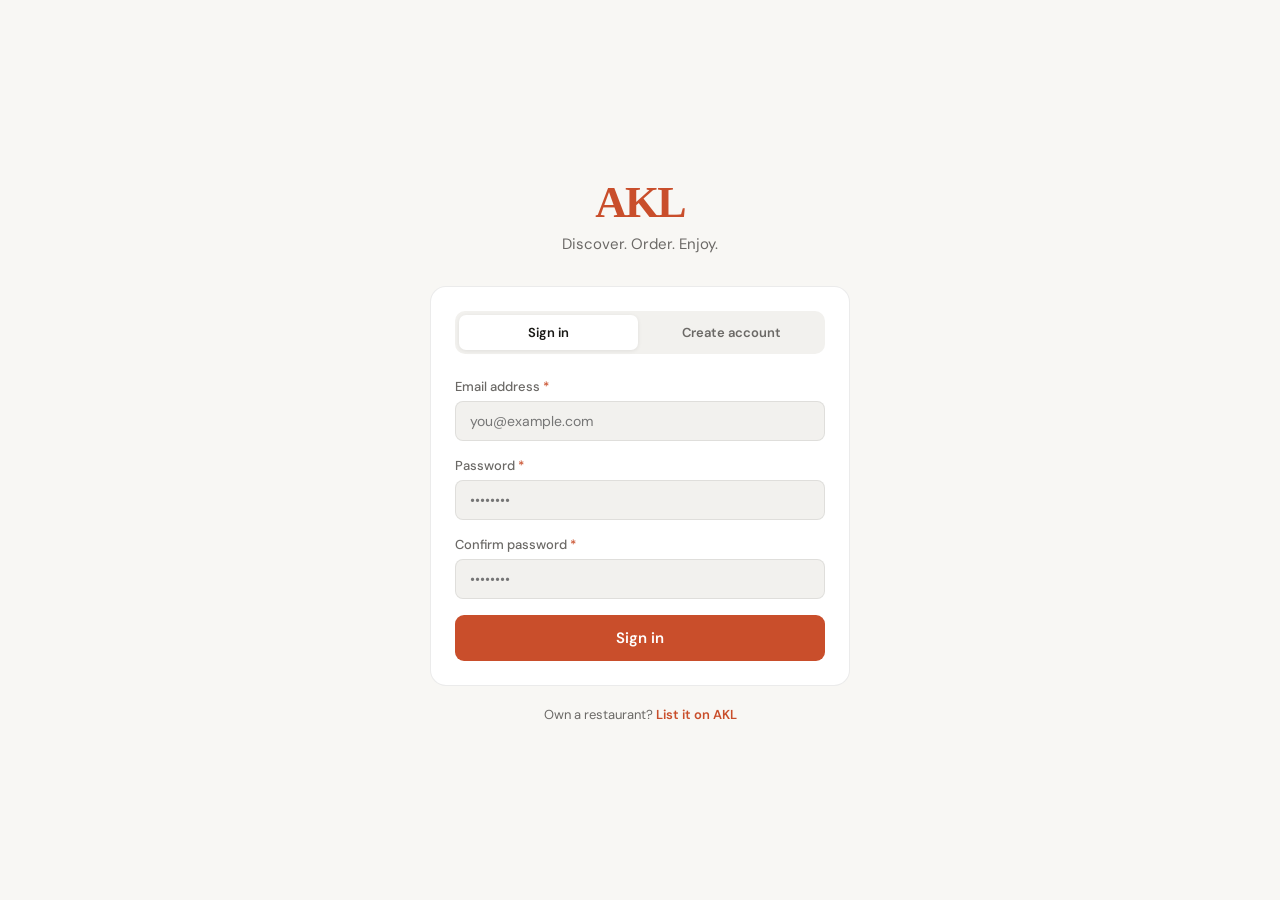
==== commit f2883afb: "added toast, password confirmation" ====
--- a/index.html
+++ b/index.html
@@ -8,150 +8,12 @@
     <link rel="preconnect" href="https://fonts.googleapis.com" />
     <link href="https://fonts.googleapis.com/css2?family=DM+Sans:wght@400;500;600;700;800&display=swap"
         rel="stylesheet" />
-
-    <!-- ═══════════════════════════════════════════════════════════════
-  FIREBASE SETUP GUIDE
-  ════════════════════════════════════════════════════════════════
-
-  STEP 1 — Create a Firebase project
-    • Go to https://console.firebase.google.com
-    • Click "Add project" → name it "AKL" → Continue
-    • Disable Google Analytics (optional) → Create project
-
-  STEP 2 — Enable Authentication
-    • In left sidebar: Build → Authentication → Get started
-    • Sign-in method tab → Enable "Email/Password" → Save
-
-  STEP 3 — Create Firestore Database
-    • Build → Firestore Database → Create database
-    • Choose "Start in production mode" → Next
-    • Pick a region close to you (e.g. europe-west1) → Enable
-
-  STEP 4 — Set Firestore Security Rules
-    • In Firestore → Rules tab → paste this and Publish:
-
-    rules_version = '2';
-    service cloud.firestore {
-      match /databases/{database}/documents {
-
-        function signedIn() { return request.auth != null; }
-        function isManager() {
-          return signedIn()
-            && get(/databases/$(database)/documents/users/$(request.auth.uid)).data.role == "manager";
-        }
-
-        // Users: only the owner can read/write their own profile
-        match /users/{userId} {
-          allow read, write: if signedIn() && request.auth.uid == userId;
-        }
-
-        // Restaurants:
-        // - Customers can only read approved restaurants
-        // - Owners can create/update/delete their own restaurants
-        // - Managers can approve/reject onboarding by updating `status`
-        match /restaurants/{restaurantId} {
-          allow read: if signedIn() && (
-            // Customers see only approved
-            resource.data.status == "approved"
-            // Owners can read their own during review
-            || resource.data.ownerId == request.auth.uid
-            // Managers can review
-            || isManager()
-          );
-          allow create: if signedIn()
-            && request.resource.data.ownerId == request.auth.uid
-            && request.resource.data.status == "pending_review";
-          allow update: if signedIn() && (
-            // Owner edits their own restaurant (details/menu + resubmission)
-            resource.data.ownerId == request.auth.uid
-            // Manager approves/rejects
-            || isManager()
-          );
-          allow delete: if signedIn() && resource.data.ownerId == request.auth.uid;
-        }
-
-        // Orders:
-        // - customers create
-        // - owner of restaurant & customer can read
-        // - customer can submit their rating once
-        match /orders/{orderId} {
-          allow create: if signedIn()
-            && request.resource.data.customerId == request.auth.uid;
-          allow read: if signedIn()
-            && (resource.data.customerId == request.auth.uid
-             || resource.data.ownerId == request.auth.uid);
-          allow update: if signedIn()
-            && (resource.data.customerId == request.auth.uid
-             || resource.data.ownerId == request.auth.uid);
-        }
-      }
-    }
-
-  STEP 5 — Register a Web App & get config
-    • Project Overview → click the </> (Web) icon
-    • App nickname: "AKL-web" → Register app
-    • Copy the firebaseConfig object shown
-    • Paste the values into the FIREBASE_CONFIG object below
-
-  ─── FIRESTORE COLLECTIONS / DOCUMENT SCHEMA ─────────────────
-
-  Collection: users
-    Document ID: Firebase Auth UID
-    Fields:
-      name         (string)   — display name
-      email        (string)   — email address
-      role         (string)   — "customer" | "owner" | "manager"
-      phone        (string)   — phone number
-      address      (string)   — delivery address (customers)
-      restaurantId (string)   — linked restaurant ID (owners)
-      createdAt    (timestamp)
-
-  Collection: restaurants
-    Document ID: auto-generated
-    Fields:
-      ownerId      (string)   — Auth UID of the owner
-      status       (string)   — "pending_review" | "approved" | "rejected"
-      name         (string)   — restaurant name
-      cuisine      (string)   — e.g. "Italian"
-      description  (string)   — short description
-      image        (string)   — URL of cover photo
-      rating       (number)   — average rating (default 5.0)
-      ratingSum    (number)   — sum of all ratings (optional)
-      ratingCount  (number)   — number of ratings (optional)
-      deliveryTime (string)   — e.g. "25-35 min"
-      deliveryFee  (number)   — e.g. 2.99
-      minOrder     (number)   — e.g. 15
-      createdAt    (timestamp)
-      submittedAt  (timestamp)
-      submittedBy  (map)      — snapshot of onboarding form (e.g. {name,email,phone,address})
-      menu         (array of objects):
-        { id, name, description, price, category, image }
-
-  Collection: orders
-    Document ID: auto-generated
-    Fields:
-      customerId      (string)   — Auth UID of customer
-      customerName    (string)
-      ownerId         (string)   — UID of restaurant owner
-      restaurantId    (string)
-      restaurantName  (string)
-      items           (array)    — [{id,name,price,qty,image}]
-      total           (number)
-      payment         (string)   — "cash" | "card"
-      status          (string)   — "Pending"|"Confirmed"|"Preparing"|"Out for Delivery"|"Delivered"
-      statusIndex     (number)   — 0–4
-      address         (string)
-      placedAt        (timestamp)
-      customerRating  (number)   — 1–5 (optional)
-      customerRatedAt (timestamp) (optional)
-
-══════════════════════════════════════════════════════════════ -->
     <link rel="stylesheet" href="style.css">
 </head>
 
 <body>
 
-    <!-- ══════════════ NAVBAR ══════════════ -->
+    <!--NAVBAR-->
     <nav id="navbar" style="display:none;">
         <div class="nav-inner">
             <button class="nav-logo" onclick="App.goHome()">AKL</button>
@@ -230,7 +92,7 @@
         </div>
     </nav>
 
-    <!-- ══════════════ PAGE: LOGIN ══════════════ -->
+    <!--LOGIN-->
     <div id="page-login" class="page active">
         <div
             style="min-height:100vh;display:flex;align-items:center;justify-content:center;padding:24px;background:var(--bg);">
@@ -261,10 +123,19 @@
                         <input class="input" id="auth-email" type="email" placeholder="you@example.com"
                             onkeydown="if(event.key==='Enter')Auth.submit()" />
                     </div>
-                    <div class="field" style="margin-bottom:20px;">
+
+                    <div class="field">
                         <label>Password <span class="req">*</span></label>
                         <input class="input" id="auth-password" type="password" placeholder="••••••••"
-                            onkeydown="if(event.key==='Enter')Auth.submit()" />
+                            onkeydown="if(event.key==='Enter')Auth.submit()" oninput="Auth.validatePasswordMatch()" />
+                    </div>
+
+                    <!-- NEW: Confirm Password Field (only shown during registration) -->
+                    <div class="field" id="confirm-password-field" style="display:block;">
+                        <label>Confirm password <span class="req">*</span></label>
+                        <input class="input" id="auth-password-confirm" type="password" placeholder="••••••••"
+                            onkeydown="if(event.key==='Enter')Auth.submit()" oninput="Auth.validatePasswordMatch()" />
+                        <small id="password-match-hint" style="display:none;margin-top:6px;font-size:12px;"></small>
                     </div>
 
                     <button class="btn btn-primary btn-full btn-lg" id="auth-submit-btn" onclick="Auth.submit()">
@@ -274,9 +145,9 @@
 
                 <div style="text-align:center;margin-top:20px;">
                     <p style="font-size:13px;color:var(--text-sub);">
-                        Own a restaurant? 
-                        <a href="#" onclick="App.showPage('apply');return false;" 
-                           style="color:var(--accent);font-weight:600;text-decoration:none;">
+                        Own a restaurant?
+                        <a href="#" onclick="App.showPage('apply');return false;"
+                            style="color:var(--accent);font-weight:600;text-decoration:none;">
                             List it on AKL
                         </a>
                     </p>
@@ -285,7 +156,7 @@
         </div>
     </div>
 
-    <!-- ══════════════ PAGE: HOME ══════════════ -->
+    <!-- PAGE: HOME -->
     <div id="page-home" class="page">
         <div id="page-home-inner" style="background:var(--bg);padding:32px 0 48px;">
             <div class="container">
@@ -329,7 +200,7 @@
         </div>
     </div>
 
-    <!-- ══════════════ PAGE: RESTAURANT ══════════════ -->
+    <!-- PAGE: RESTAURANT -->
     <div id="page-restaurant" class="page">
         <div class="restaurant-hero">
             <img id="rdetail-img" src="" alt="" onerror="this.style.display='none'" />
@@ -366,7 +237,7 @@
         </div>
     </div>
 
-    <!-- ══════════════ PAGE: CART ══════════════ -->
+    <!-- PAGE: CART -->
     <div id="page-cart" class="page">
         <div style="background:var(--bg);padding:32px 0 48px;">
             <div class="container-sm">
@@ -434,13 +305,13 @@
                             Credit / debit card
                         </label>
                         <div class="card-fields" id="card-fields" style="display:none;">
-                            <div class="field"><label>Card number</label><input class="input"
-                                    placeholder="1234 5678 9012 3456" maxlength="19" /></div>
+                            <div class="field"><label>Card number</label><input class="input" id="card-number"
+                                    placeholder="1234 5678 9012 3456" maxlength="19" inputmode="numeric" /></div>
                             <div style="display:grid;grid-template-columns:1fr 1fr;gap:10px;">
-                                <div class="field"><label>Expiry</label><input class="input" placeholder="MM/YY"
-                                        maxlength="5" /></div>
-                                <div class="field"><label>CVV</label><input class="input" placeholder="123"
-                                        maxlength="3" type="password" /></div>
+                                <div class="field"><label>Expiry</label><input class="input" id="card-expiry"
+                                        placeholder="MM/YY" maxlength="5" inputmode="numeric" /></div>
+                                <div class="field"><label>CVV</label><input class="input" id="card-cvv"
+                                        placeholder="123" maxlength="3" type="password" inputmode="numeric" /></div>
                             </div>
                         </div>
                     </div>
@@ -461,7 +332,7 @@
         </div>
     </div>
 
-    <!-- ══════════════ PAGE: TRACKING ══════════════ -->
+    <!-- PAGE: TRACKING -->
     <div id="page-tracking" class="page">
         <div style="background:var(--bg);padding:32px 0 48px;">
             <div class="container-md">
@@ -495,6 +366,10 @@
                             </svg>
                             <span><strong id="track-status-text"></strong> — Estimated delivery 20–30 min</span>
                         </div>
+                        <div id="track-cancel-wrap" style="display:none;margin-top:12px;">
+                            <button class="btn btn-danger" onclick="Pages.Tracking.cancelCurrentOrder()">Cancel
+                                order</button>
+                        </div>
                     </div>
                     <div class="card card-sm">
                         <h3 style="font-size:14px;font-weight:600;margin-bottom:12px;">Order items</h3>
@@ -505,7 +380,7 @@
         </div>
     </div>
 
-    <!-- ══════════════ PAGE: ORDER HISTORY ══════════════ -->
+    <!-- PAGE: ORDER HISTORY -->
     <div id="page-history" class="page">
         <div style="background:var(--bg);padding:32px 0 48px;">
             <div class="container-md">
@@ -524,7 +399,7 @@
         </div>
     </div>
 
-    <!-- ══════════════ PAGE: PROFILE ══════════════ -->
+    <!-- PAGE: PROFILE -->
     <div id="page-profile" class="page">
         <div style="background:var(--bg);padding:32px 0 48px;">
             <div class="container-sm">
@@ -551,7 +426,7 @@
         </div>
     </div>
 
-    <!-- ══════════════ PAGE: SETTINGS ══════════════ -->
+    <!-- PAGE: SETTINGS -->
     <div id="page-settings" class="page">
         <div style="background:var(--bg);padding:32px 0 48px;">
             <div class="container-sm">
@@ -600,11 +475,11 @@
         </div>
     </div>
 
-    <!-- ══════════════ PAGE: OWNER DASHBOARD ══════════════ -->
+    <!-- PAGE: OWNER DASHBOARD -->
     <div id="page-owner" class="page">
         <div style="background:var(--bg);padding:32px 0 48px;">
             <div class="container">
-                <div class="owner-header">
+                <div class="owner-header" id="owner-header">
                     <div>
                         <h2 id="owner-restaurant-name">My Restaurant</h2>
                         <p id="owner-restaurant-meta"></p>
@@ -746,11 +621,12 @@
         </div>
     </div>
 
-    <!-- ══════════════ PAGE: MANAGER DASHBOARD ══════════════ -->
+    <!-- PAGE: MANAGER DASHBOARD -->
     <div id="page-manager" class="page">
         <div style="background:var(--bg);padding:32px 0 48px;">
             <div class="container-md">
-                <div style="display:flex;justify-content:space-between;align-items:flex-end;gap:14px;flex-wrap:wrap;margin-bottom:18px;">
+                <div
+                    style="display:flex;justify-content:space-between;align-items:flex-end;gap:14px;flex-wrap:wrap;margin-bottom:18px;">
                     <div>
                         <h2 style="font-size:22px;font-weight:800;margin-bottom:6px;">Onboarding reviews</h2>
                         <p style="color:var(--text-sub);font-size:13px;">Approve or reject new restaurants</p>
@@ -773,7 +649,7 @@
         </div>
     </div>
 
-    <!-- ══════════════ PAGE: APPLY (Restaurant Application) ══════════════ -->
+    <!-- PAGE: APPLY (Restaurant Application) -->
     <div id="page-apply" class="page">
         <div style="min-height:100vh;background:var(--bg);padding:40px 24px;">
             <div class="container-md">
@@ -781,7 +657,8 @@
                 <div style="text-align:center;margin-bottom:40px;">
                     <div class="nav-logo" style="display:inline-block;margin-bottom:12px;cursor:default;">AKL</div>
                     <h1 style="font-size:28px;font-weight:800;margin-bottom:8px;">List your restaurant</h1>
-                    <p style="color:var(--text-sub);font-size:15px;">Join thousands of restaurants reaching more customers</p>
+                    <p style="color:var(--text-sub);font-size:15px;">Join thousands of restaurants reaching more
+                        customers</p>
                 </div>
 
                 <!-- Progress Steps -->
@@ -808,8 +685,9 @@
                 <div class="onboarding-step active" id="apply-step-1">
                     <div class="card">
                         <h2 style="font-size:20px;font-weight:800;margin-bottom:8px;">Tell us about your business</h2>
-                        <p style="color:var(--text-sub);font-size:14px;margin-bottom:24px;">Basic information to get started</p>
-                        
+                        <p style="color:var(--text-sub);font-size:14px;margin-bottom:24px;">Basic information to get
+                            started</p>
+
                         <div id="apply-error-1" class="alert alert-error" style="display:none;"></div>
 
                         <div class="field">
@@ -835,13 +713,15 @@
 
                         <div class="field">
                             <label>Brief description</label>
-                            <input class="input" id="apply-description" placeholder="What makes your restaurant special?" />
+                            <input class="input" id="apply-description"
+                                placeholder="What makes your restaurant special?" />
                         </div>
 
                         <button class="btn btn-primary btn-full btn-lg" onclick="Apply.nextStep(1)">
                             Continue
-                            <svg width="14" height="14" viewBox="0 0 24 24" fill="none" stroke="currentColor" stroke-width="2">
-                                <path d="M5 12h14M12 5l7 7-7 7"/>
+                            <svg width="14" height="14" viewBox="0 0 24 24" fill="none" stroke="currentColor"
+                                stroke-width="2">
+                                <path d="M5 12h14M12 5l7 7-7 7" />
                             </svg>
                         </button>
                     </div>
@@ -851,8 +731,9 @@
                 <div class="onboarding-step" id="apply-step-2">
                     <div class="card">
                         <h2 style="font-size:20px;font-weight:800;margin-bottom:8px;">Create your account</h2>
-                        <p style="color:var(--text-sub);font-size:14px;margin-bottom:24px;">You'll use this to manage your restaurant</p>
-                        
+                        <p style="color:var(--text-sub);font-size:14px;margin-bottom:24px;">You'll use this to manage
+                            your restaurant</p>
+
                         <div id="apply-error-2" class="alert alert-error" style="display:none;"></div>
 
                         <div class="field">
@@ -867,20 +748,23 @@
 
                         <div class="field">
                             <label>Password <span class="req">*</span></label>
-                            <input class="input" id="apply-password" type="password" placeholder="Minimum 6 characters" />
+                            <input class="input" id="apply-password" type="password"
+                                placeholder="Minimum 6 characters" />
                         </div>
 
                         <div style="display:flex;gap:12px;">
                             <button class="btn btn-secondary btn-full" onclick="Apply.prevStep(2)">
-                                <svg width="14" height="14" viewBox="0 0 24 24" fill="none" stroke="currentColor" stroke-width="2">
-                                    <path d="M19 12H5M12 19l-7-7 7-7"/>
+                                <svg width="14" height="14" viewBox="0 0 24 24" fill="none" stroke="currentColor"
+                                    stroke-width="2">
+                                    <path d="M19 12H5M12 19l-7-7 7-7" />
                                 </svg>
                                 Back
                             </button>
                             <button class="btn btn-primary btn-full btn-lg" onclick="Apply.nextStep(2)">
                                 Continue
-                                <svg width="14" height="14" viewBox="0 0 24 24" fill="none" stroke="currentColor" stroke-width="2">
-                                    <path d="M5 12h14M12 5l7 7-7 7"/>
+                                <svg width="14" height="14" viewBox="0 0 24 24" fill="none" stroke="currentColor"
+                                    stroke-width="2">
+                                    <path d="M5 12h14M12 5l7 7-7 7" />
                                 </svg>
                             </button>
                         </div>
@@ -891,14 +775,16 @@
                 <div class="onboarding-step" id="apply-step-3">
                     <div class="card">
                         <h2 style="font-size:20px;font-weight:800;margin-bottom:8px;">Restaurant details</h2>
-                        <p style="color:var(--text-sub);font-size:14px;margin-bottom:24px;">Help customers find and order from you</p>
-                        
+                        <p style="color:var(--text-sub);font-size:14px;margin-bottom:24px;">Help customers find and
+                            order from you</p>
+
                         <div id="apply-error-3" class="alert alert-error" style="display:none;"></div>
 
                         <div class="input-grid2">
                             <div class="field">
                                 <label>Estimated delivery time</label>
-                                <input class="input" id="apply-delivery-time" placeholder="e.g. 30-40 min" value="30-40 min" />
+                                <input class="input" id="apply-delivery-time" placeholder="e.g. 30-40 min"
+                                    value="30-40 min" />
                             </div>
                             <div class="field">
                                 <label>Delivery fee ($)</label>
@@ -906,35 +792,36 @@
                             </div>
                         </div>
 
-                        <div class="field">
-                            <label>Minimum order amount ($)</label>
-                            <input class="input" id="apply-min-order" type="number" step="1" value="15" />
-                        </div>
 
                         <div class="field">
                             <label>
-                                <svg width="13" height="13" viewBox="0 0 24 24" fill="none" stroke="currentColor" stroke-width="1.5" style="vertical-align:middle;margin-right:4px;">
-                                    <path d="M13.828 10.172a4 4 0 00-5.656 0l-4 4a4 4 0 105.656 5.656l1.102-1.101m-.758-4.899a4 4 0 005.656 0l4-4a4 4 0 00-5.656-5.656l-1.1 1.1" />
+                                <svg width="13" height="13" viewBox="0 0 24 24" fill="none" stroke="currentColor"
+                                    stroke-width="1.5" style="vertical-align:middle;margin-right:4px;">
+                                    <path
+                                        d="M13.828 10.172a4 4 0 00-5.656 0l-4 4a4 4 0 105.656 5.656l1.102-1.101m-.758-4.899a4 4 0 005.656 0l4-4a4 4 0 00-5.656-5.656l-1.1 1.1" />
                                 </svg>
                                 Cover photo URL
                                 <span style="color:var(--text-sub);font-size:11px;">(from Unsplash, Pexels, etc.)</span>
                             </label>
-                            <input class="input" id="apply-cover-image" placeholder="https://images.unsplash.com/photo-..." 
-                                   oninput="UI.previewImage(this,'apply-preview')" />
+                            <input class="input" id="apply-cover-image"
+                                placeholder="https://images.unsplash.com/photo-..."
+                                oninput="UI.previewImage(this,'apply-preview')" />
                             <div class="img-preview" id="apply-preview"><img src="" alt="preview" /></div>
                         </div>
 
                         <div style="display:flex;gap:12px;">
                             <button class="btn btn-secondary btn-full" onclick="Apply.prevStep(3)">
-                                <svg width="14" height="14" viewBox="0 0 24 24" fill="none" stroke="currentColor" stroke-width="2">
-                                    <path d="M19 12H5M12 19l-7-7 7-7"/>
+                                <svg width="14" height="14" viewBox="0 0 24 24" fill="none" stroke="currentColor"
+                                    stroke-width="2">
+                                    <path d="M19 12H5M12 19l-7-7 7-7" />
                                 </svg>
                                 Back
                             </button>
                             <button class="btn btn-primary btn-full btn-lg" onclick="Apply.nextStep(3)">
                                 Continue
-                                <svg width="14" height="14" viewBox="0 0 24 24" fill="none" stroke="currentColor" stroke-width="2">
-                                    <path d="M5 12h14M12 5l7 7-7 7"/>
+                                <svg width="14" height="14" viewBox="0 0 24 24" fill="none" stroke="currentColor"
+                                    stroke-width="2">
+                                    <path d="M5 12h14M12 5l7 7-7 7" />
                                 </svg>
                             </button>
                         </div>
@@ -945,12 +832,14 @@
                 <div class="onboarding-step" id="apply-step-4">
                     <div class="card">
                         <h2 style="font-size:20px;font-weight:800;margin-bottom:8px;">Review your application</h2>
-                        <p style="color:var(--text-sub);font-size:14px;margin-bottom:24px;">Make sure everything looks good</p>
-                        
+                        <p style="color:var(--text-sub);font-size:14px;margin-bottom:24px;">Make sure everything looks
+                            good</p>
+
                         <div id="apply-error-4" class="alert alert-error" style="display:none;"></div>
 
                         <div class="review-section">
-                            <h3 style="font-size:14px;font-weight:700;color:var(--text-sub);margin-bottom:12px;">Business Information</h3>
+                            <h3 style="font-size:14px;font-weight:700;color:var(--text-sub);margin-bottom:12px;">
+                                Business Information</h3>
                             <div class="review-grid">
                                 <div class="review-item">
                                     <span class="review-label">Restaurant</span>
@@ -972,7 +861,8 @@
                         </div>
 
                         <div class="review-section">
-                            <h3 style="font-size:14px;font-weight:700;color:var(--text-sub);margin-bottom:12px;">Account Details</h3>
+                            <h3 style="font-size:14px;font-weight:700;color:var(--text-sub);margin-bottom:12px;">Account
+                                Details</h3>
                             <div class="review-grid">
                                 <div class="review-item">
                                     <span class="review-label">Owner</span>
@@ -986,7 +876,8 @@
                         </div>
 
                         <div class="review-section">
-                            <h3 style="font-size:14px;font-weight:700;color:var(--text-sub);margin-bottom:12px;">Delivery Settings</h3>
+                            <h3 style="font-size:14px;font-weight:700;color:var(--text-sub);margin-bottom:12px;">
+                                Delivery Settings</h3>
                             <div class="review-grid">
                                 <div class="review-item">
                                     <span class="review-label">Delivery time</span>
@@ -996,31 +887,32 @@
                                     <span class="review-label">Delivery fee</span>
                                     <span class="review-value" id="review-fee"></span>
                                 </div>
-                                <div class="review-item">
-                                    <span class="review-label">Minimum order</span>
-                                    <span class="review-value" id="review-min"></span>
-                                </div>
                             </div>
                         </div>
 
-                        <div style="background:var(--accent-light);border:1px solid var(--accent);border-radius:10px;padding:16px;margin-top:20px;">
+                        <div
+                            style="background:var(--accent-light);border:1px solid var(--accent);border-radius:10px;padding:16px;margin-top:20px;">
                             <p style="font-size:13px;color:var(--text);line-height:1.6;">
                                 <strong>What happens next?</strong><br>
-                                Your restaurant will be submitted for review. Once approved, customers will be able to discover and order from your restaurant.
+                                Your restaurant will be submitted for review. Once approved, customers will be able to
+                                discover and order from your restaurant.
                             </p>
                         </div>
 
                         <div style="display:flex;gap:12px;margin-top:24px;">
                             <button class="btn btn-secondary btn-full" onclick="Apply.prevStep(4)">
-                                <svg width="14" height="14" viewBox="0 0 24 24" fill="none" stroke="currentColor" stroke-width="2">
-                                    <path d="M19 12H5M12 19l-7-7 7-7"/>
+                                <svg width="14" height="14" viewBox="0 0 24 24" fill="none" stroke="currentColor"
+                                    stroke-width="2">
+                                    <path d="M19 12H5M12 19l-7-7 7-7" />
                                 </svg>
                                 Back
                             </button>
-                            <button class="btn btn-primary btn-full btn-lg" id="apply-submit-btn" onclick="Apply.submit()">
+                            <button class="btn btn-primary btn-full btn-lg" id="apply-submit-btn"
+                                onclick="Apply.submit()">
                                 Submit Application
-                                <svg width="14" height="14" viewBox="0 0 24 24" fill="none" stroke="currentColor" stroke-width="2">
-                                    <path d="M5 13l4 4L19 7"/>
+                                <svg width="14" height="14" viewBox="0 0 24 24" fill="none" stroke="currentColor"
+                                    stroke-width="2">
+                                    <path d="M5 13l4 4L19 7" />
                                 </svg>
                             </button>
                         </div>
@@ -1029,8 +921,8 @@
 
                 <!-- Back to login link -->
                 <div style="text-align:center;margin-top:24px;">
-                    <a href="#" onclick="App.showPage('login');Apply.reset();return false;" 
-                       style="color:var(--text-sub);font-size:13px;text-decoration:none;">
+                    <a href="#" onclick="App.showPage('login');Apply.reset();return false;"
+                        style="color:var(--text-sub);font-size:13px;text-decoration:none;">
                         ← Back to login
                     </a>
                 </div>
@@ -1038,7 +930,7 @@
         </div>
     </div>
 
-    <!-- ══════════════ PAGE: SETUP RESTAURANT ══════════════ -->
+    <!-- PAGE: SETUP RESTAURANT -->
     <div id="page-setup" class="page">
         <div style="background:var(--bg);padding:32px 0 48px;">
             <div class="container-sm">
@@ -1058,8 +950,6 @@
                         <div class="field"><label>Delivery fee ($)</label><input class="input" id="setup-fee"
                                 type="number" step="0.01" value="2.99" /></div>
                     </div>
-                    <div class="field"><label>Minimum order ($)</label><input class="input" id="setup-min" type="number"
-                            value="15" /></div>
                     <div class="field">
                         <label>
                             <svg width="13" height="13" viewBox="0 0 24 24" fill="none" stroke="currentColor"
@@ -1082,7 +972,7 @@
         </div>
     </div>
 
-    <!-- ══════════════ RATING MODAL ══════════════ -->
+    <!-- RATING MODAL -->
     <div id="rating-modal" class="modal-overlay" style="display:none;" aria-hidden="true">
         <div class="modal-card" role="dialog" aria-modal="true" aria-labelledby="rating-title">
             <div style="display:flex;justify-content:space-between;align-items:flex-start;gap:12px;">
@@ -1092,8 +982,9 @@
                         How was your first order from <strong id="rating-restaurant-name"></strong>?
                     </p>
                 </div>
-                <button class="btn btn-secondary" style="padding:6px 10px;font-size:12px;" onclick="Rating.dismiss()">
-                    Close
+                <button class="btn btn-secondary modal-close-btn" aria-label="Close rating modal"
+                    onclick="Rating.dismiss()">
+                    x
                 </button>
             </div>
 
@@ -1139,9 +1030,82 @@
         </div>
     </div>
 
-    <!-- ══════════════════════════════════════════════════
-  JAVASCRIPT
-══════════════════════════════════════════════════ -->
+    <!-- MANAGER DETAILS MODAL -->
+    <div id="manager-details-modal" class="modal-overlay" style="display:none;" aria-hidden="true"
+        onclick="Pages.Manager.closeDetails()">
+        <div class="modal-card manager-modal-card" role="dialog" aria-modal="true"
+            aria-labelledby="manager-details-title" onclick="event.stopPropagation()">
+            <div style="display:flex;justify-content:space-between;align-items:flex-start;gap:12px;">
+                <div>
+                    <h3 id="manager-details-title" style="font-size:16px;font-weight:800;margin-bottom:4px;">Restaurant
+                        details</h3>
+                    <p style="color:var(--text-sub);font-size:13px;line-height:1.5;">Review full onboarding submission
+                        before deciding.</p>
+                </div>
+                <button class="btn btn-secondary modal-close-btn" aria-label="Close details modal"
+                    onclick="Pages.Manager.closeDetails()">x</button>
+            </div>
+            <div class="manager-details-grid" style="margin-top:14px;">
+                <div><span class="detail-label">Restaurant</span><span class="detail-value" id="mgrd-name">-</span>
+                </div>
+                <div><span class="detail-label">Cuisine</span><span class="detail-value" id="mgrd-cuisine">-</span>
+                </div>
+                <div><span class="detail-label">Address</span><span class="detail-value" id="mgrd-address">-</span>
+                </div>
+                <div><span class="detail-label">Phone</span><span class="detail-value" id="mgrd-phone">-</span></div>
+                <div><span class="detail-label">Owner Name</span><span class="detail-value" id="mgrd-owner">-</span>
+                </div>
+                <div><span class="detail-label">Owner Email</span><span class="detail-value" id="mgrd-email">-</span>
+                </div>
+                <div><span class="detail-label">Delivery Time</span><span class="detail-value" id="mgrd-time">-</span>
+                </div>
+                <div><span class="detail-label">Delivery Fee</span><span class="detail-value" id="mgrd-fee">-</span>
+                </div>
+                <div><span class="detail-label">Submitted At</span><span class="detail-value"
+                        id="mgrd-submitted">-</span></div>
+                <div><span class="detail-label">Status</span><span class="detail-value" id="mgrd-status">-</span></div>
+            </div>
+            <div style="margin-top:12px;">
+                <span class="detail-label">Description</span>
+                <p class="detail-value" id="mgrd-description" style="margin-top:6px;">-</p>
+            </div>
+            <div style="margin-top:12px;">
+                <span class="detail-label">Menu Preview</span>
+                <div id="mgrd-menu" class="mgrd-menu-list" style="margin-top:8px;"></div>
+            </div>
+        </div>
+    </div>
+
+    <!-- CANCEL ORDER MODAL -->
+    <div id="cancel-order-modal" class="modal-overlay" style="display:none;" aria-hidden="true"
+        onclick="Pages.Tracking.closeCancelModal()">
+        <div class="modal-card" role="dialog" aria-modal="true" aria-labelledby="cancel-order-title"
+            onclick="event.stopPropagation()">
+            <div style="display:flex;justify-content:space-between;align-items:flex-start;gap:12px;">
+                <div>
+                    <h3 id="cancel-order-title" style="font-size:16px;font-weight:800;margin-bottom:4px;">Cancel this
+                        order?</h3>
+                    <p style="color:var(--text-sub);font-size:13px;line-height:1.5;">
+                        You can only cancel while the order is still pending. This action cannot be undone.
+                    </p>
+                </div>
+                <button class="btn btn-secondary modal-close-btn" aria-label="Close cancel modal"
+                    onclick="Pages.Tracking.closeCancelModal()">x</button>
+            </div>
+            <div style="margin-top:12px;">
+                <span class="detail-label">Order</span>
+                <span class="detail-value" id="cancel-order-summary">-</span>
+            </div>
+            <div style="display:flex;justify-content:flex-end;gap:8px;margin-top:16px;flex-wrap:wrap;">
+                <button class="btn btn-secondary" onclick="Pages.Tracking.closeCancelModal()">Keep order</button>
+                <button class="btn btn-danger" onclick="Pages.Tracking.confirmCancelOrder()">Yes, cancel order</button>
+            </div>
+        </div>
+    </div>
+
+
+    
+    <script src="js/toast.js"></script>
     <script src="script.js" type="module"></script>
 </body>
 
--- a/style.css
+++ b/style.css
@@ -1,1892 +1,2081 @@
 /* ── RESET & BASE ── */
-  *,
-  *::before,
-  *::after {
-      box-sizing: border-box;
-      margin: 0;
-      padding: 0;
-  }
-
-  html {
-      scroll-behavior: smooth;
-  }
-
-  body {
-      font-family: 'DM Sans', system-ui, sans-serif;
-      background: var(--bg);
-      color: var(--text);
-      min-height: 100vh;
-      transition: background .25s, color .25s;
-  }
-
-  button {
-      font-family: inherit;
-      cursor: pointer;
-  }
-
-  input,
-  textarea,
-  select {
-      font-family: inherit;
-  }
-
-  img {
-      display: block;
-  }
-
-  /* ── CSS VARIABLES (LIGHT) ── */
-  :root {
-      --bg: #f8f7f4;
-      --surface: #ffffff;
-      --surface2: #f2f1ee;
-      --border: rgba(0, 0, 0, 0.08);
-      --text: #1a1916;
-      --text-sub: #6b6966;
-      --accent: #c94e2b;
-      --accent-h: #b03f20;
-      --accent-light: rgba(201, 78, 43, 0.08);
-      --green: #2d8a4e;
-      --green-light: rgba(45, 138, 78, 0.10);
-      --red: #e24b4a;
-      --nav: rgba(255, 255, 255, 0.95);
-      --shadow: 0 4px 24px rgba(0, 0, 0, 0.08);
-      --shadow-lg: 0 8px 40px rgba(0, 0, 0, 0.12);
-      --radius: 12px;
-      --radius-lg: 16px;
-  }
-
-  [data-theme="dark"] {
-      --bg: #0f0f11;
-      --surface: #1a1a1e;
-      --surface2: #242428;
-      --border: rgba(255, 255, 255, 0.08);
-      --text: #e8e6e1;
-      --text-sub: #8a8880;
-      --accent: #d4613a;
-      --accent-h: #c94e2b;
-      --accent-light: rgba(212, 97, 58, 0.15);
-      --green-light: rgba(45, 138, 78, 0.15);
-      --nav: rgba(15, 15, 17, 0.95);
-      --shadow: 0 4px 24px rgba(0, 0, 0, 0.3);
-      --shadow-lg: 0 8px 40px rgba(0, 0, 0, 0.4);
-  }
-
-  /* ── LAYOUT ── */
-  .page {
-      display: none;
-      min-height: calc(100vh - 60px);
-  }
-
-  .page.active {
-      display: block;
-  }
-
-  .container {
-      max-width: 1200px;
-      margin: 0 auto;
-      padding: 0 24px;
-  }
-
-  .container-sm {
-      max-width: 560px;
-      margin: 0 auto;
-      padding: 0 24px;
-  }
-
-  .container-md {
-      max-width: 720px;
-      margin: 0 auto;
-      padding: 0 24px;
-  }
-
-  /* ── NAV ── */
-  #navbar {
-      position: sticky;
-      top: 0;
-      z-index: 200;
-      background: var(--nav);
-      border-bottom: 1px solid var(--border);
-      backdrop-filter: blur(14px);
-      -webkit-backdrop-filter: blur(14px);
-      height: 60px;
-  }
-
-  .nav-inner {
-      max-width: 1200px;
-      margin: 0 auto;
-      padding: 0 24px;
-      height: 60px;
-      display: flex;
-      align-items: center;
-      gap: 12px;
-  }
-
-  .nav-logo {
-      font-family: Georgia, serif;
-      font-size: 24px;
-      font-weight: 800;
-      color: var(--accent);
-      letter-spacing: -1px;
-      text-decoration: none;
-      background: none;
-      border: none;
-      cursor: pointer;
-      padding: 0;
-  }
-
-  .nav-spacer {
-      flex: 1;
-  }
-
-  .nav-badge {
-      background: var(--accent-light);
-      color: var(--accent);
-      border: 1px solid var(--accent);
-      border-radius: 8px;
-      padding: 6px 14px;
-      font-size: 14px;
-      font-weight: 700;
-      display: flex;
-      align-items: center;
-      gap: 6px;
-      cursor: pointer;
-      transition: background .15s;
-  }
-
-  .nav-badge:hover {
-      background: var(--accent);
-      color: #fff;
-  }
-
-  .nav-badge.empty {
-      background: none;
-      border-color: var(--border);
-      color: var(--text-sub);
-  }
-
-  .nav-badge.empty:hover {
-      background: var(--surface2);
-  }
-
-  /* Profile dropdown */
-  .profile-wrap {
-      position: relative;
-  }
-
-  .profile-btn {
-      background: var(--surface2);
-      border: 1px solid var(--border);
-      border-radius: 8px;
-      padding: 6px 12px;
-      display: flex;
-      align-items: center;
-      gap: 8px;
-      color: var(--text);
-  }
-
-  .profile-btn:hover {
-      background: var(--surface);
-  }
-
-  .avatar {
-      width: 28px;
-      height: 28px;
-      border-radius: 50%;
-      background: var(--accent);
-      color: #fff;
-      font-size: 12px;
-      font-weight: 700;
-      display: flex;
-      align-items: center;
-      justify-content: center;
-      flex-shrink: 0;
-  }
-
-  .dropdown {
-      display: none;
-      position: absolute;
-      right: 0;
-      top: calc(100% + 8px);
-      background: var(--surface);
-      border: 1px solid var(--border);
-      border-radius: var(--radius);
-      padding: 6px;
-      min-width: 210px;
-      box-shadow: var(--shadow-lg);
-      z-index: 300;
-  }
-
-  .dropdown.open {
-      display: block;
-  }
-
-  .dropdown-item {
-      width: 100%;
-      background: none;
-      border: none;
-      border-radius: 8px;
-      padding: 9px 12px;
-      display: flex;
-      align-items: center;
-      gap: 10px;
-      color: var(--text);
-      font-size: 14px;
-      text-align: left;
-      cursor: pointer;
-  }
-
-  .dropdown-item:hover {
-      background: var(--surface2);
-  }
-
-  .dropdown-item.danger {
-      color: var(--red);
-  }
-
-  .dropdown-item.danger:hover {
-      background: rgba(226, 75, 74, 0.08);
-  }
-
-  .dropdown-divider {
-      height: 1px;
-      background: var(--border);
-      margin: 4px 0;
-  }
-
-  /* Theme toggle */
-  .theme-btn {
-      background: var(--surface2);
-      border: 1px solid var(--border);
-      border-radius: 8px;
-      padding: 7px;
-      display: flex;
-      align-items: center;
-      justify-content: center;
-      color: var(--text-sub);
-  }
-
-  .theme-btn:hover {
-      background: var(--surface);
-  }
-
-  /* ── CARDS / SURFACES ── */
-  .card {
-      background: var(--surface);
-      border: 1px solid var(--border);
-      border-radius: var(--radius-lg);
-      padding: 24px;
-  }
-
-  .card-sm {
-      padding: 16px;
-      border-radius: var(--radius);
-  }
-
-  /* ── BUTTONS ── */
-  .btn {
-      display: inline-flex;
-      align-items: center;
-      justify-content: center;
-      gap: 8px;
-      border: none;
-      border-radius: 9px;
-      padding: 11px 22px;
-      font-size: 14px;
-      font-weight: 600;
-      cursor: pointer;
-      transition: background .15s, opacity .15s;
-  }
-
-  .btn-primary {
-      background: var(--accent);
-      color: #fff;
-  }
-
-  .btn-primary:hover {
-      background: var(--accent-h);
-  }
-
-  .btn-primary:disabled {
-      opacity: .6;
-      cursor: wait;
-  }
-
-  .btn-secondary {
-      background: var(--surface2);
-      color: var(--text);
-      border: 1px solid var(--border);
-  }
-
-  .btn-secondary:hover {
-      background: var(--surface);
-  }
-
-  .btn-danger {
-      background: rgba(226, 75, 74, 0.1);
-      color: var(--red);
-      border: 1px solid rgba(226, 75, 74, 0.2);
-  }
-
-  .btn-danger:hover {
-      background: rgba(226, 75, 74, 0.18);
-  }
-
-  .btn-icon {
-      width: 30px;
-      height: 30px;
-      border-radius: 50%;
-      border: 1px solid var(--border);
-      background: var(--surface2);
-      display: flex;
-      align-items: center;
-      justify-content: center;
-      cursor: pointer;
-  }
-
-  .btn-icon.filled {
-      background: var(--accent);
-      border-color: var(--accent);
-  }
-
-  .btn-full {
-      width: 100%;
-  }
-
-  .btn-lg {
-      padding: 13px 24px;
-      font-size: 15px;
-  }
-
-  /* ── INPUTS ── */
-  .field {
-      margin-bottom: 16px;
-  }
-
-  .field label {
-      display: block;
-      font-size: 13px;
-      color: var(--text-sub);
-      margin-bottom: 6px;
-      font-weight: 500;
-  }
-
-  .field label .req {
-      color: var(--accent);
-  }
-
-  .input {
-      width: 100%;
-      padding: 10px 14px;
-      border-radius: 8px;
-      border: 1px solid var(--border);
-      background: var(--surface2);
-      color: var(--text);
-      font-size: 14px;
-      outline: none;
-      transition: border-color .15s;
-  }
-
-  .input:focus {
-      border-color: var(--accent);
-  }
-
-  .input.error {
-      border-color: var(--red);
-  }
-
-  .input-grid2 {
-      display: grid;
-      grid-template-columns: 1fr 1fr;
-      gap: 12px;
-  }
-
-  /* Image URL field with preview */
-  .img-url-wrap {
-      position: relative;
-  }
-
-  .img-url-wrap .link-icon {
-      position: absolute;
-      left: 12px;
-      top: 50%;
-      transform: translateY(-50%);
-      pointer-events: none;
-  }
-
-  .img-url-wrap .input {
-      padding-left: 36px;
-  }
-
-  .img-preview {
-      margin-top: 8px;
-      border-radius: 8px;
-      overflow: hidden;
-      height: 90px;
-      background: var(--surface2);
-      border: 1px solid var(--border);
-      display: none;
-  }
-
-  .img-preview img {
-      width: 100%;
-      height: 100%;
-      object-fit: cover;
-  }
-
-  .img-preview.show {
-      display: block;
-  }
-
-  /* ── ALERTS / BANNERS ── */
-  .banner {
-      background: #faeeda;
-      border: 1px solid #f0c040;
-      border-radius: 10px;
-      padding: 12px 16px;
-      margin-bottom: 20px;
-      display: flex;
-      gap: 10px;
-      align-items: flex-start;
-      font-size: 13px;
-      color: #633806;
-  }
-
-  .banner strong {
-      display: block;
-      margin-bottom: 3px;
-  }
-
-  .banner-close {
-      background: none;
-      border: none;
-      cursor: pointer;
-      color: #854f0b;
-      margin-left: auto;
-      flex-shrink: 0;
-      padding: 2px;
-  }
-
-  .alert {
-      padding: 10px 14px;
-      border-radius: 8px;
-      font-size: 13px;
-      margin-bottom: 14px;
-  }
-
-  .alert-error {
-      background: rgba(226, 75, 74, 0.1);
-      color: var(--red);
-      border: 1px solid rgba(226, 75, 74, 0.2);
-  }
-
-  .alert-success {
-      background: var(--green-light);
-      color: var(--green);
-      border: 1px solid rgba(45, 138, 78, 0.2);
-  }
-
-  /* ── SPINNER ── */
-  .spinner {
-      width: 18px;
-      height: 18px;
-      border: 2px solid rgba(255, 255, 255, 0.3);
-      border-top-color: #fff;
-      border-radius: 50%;
-      animation: spin .7s linear infinite;
-      display: inline-block;
-      flex-shrink: 0;
-  }
-
-  .spinner.dark {
-      border-color: rgba(0, 0, 0, 0.15);
-      border-top-color: var(--accent);
-  }
-
-  @keyframes spin {
-      to {
-          transform: rotate(360deg);
-      }
-  }
-
-  /* ── EMPTY STATE ── */
-  .empty-state {
-      text-align: center;
-      padding: 60px 24px;
-      display: flex;
-      flex-direction: column;
-      align-items: center;
-      gap: 12px;
-  }
-
-  .empty-state svg {
-      opacity: .35;
-  }
-
-  .empty-state h3 {
-      font-size: 18px;
-      color: var(--text);
-  }
-
-  .empty-state p {
-      color: var(--text-sub);
-      font-size: 14px;
-  }
-
-  /* ── STATUS BADGES ── */
-  .badge {
-      display: inline-block;
-      padding: 3px 10px;
-      border-radius: 20px;
-      font-size: 12px;
-      font-weight: 600;
-  }
-
-  .badge-pending {
-      background: rgba(186, 117, 23, 0.12);
-      color: #ba7517;
-  }
-
-  .badge-confirmed {
-      background: rgba(29, 158, 117, 0.12);
-      color: #1d9e75;
-  }
-
-  .badge-preparing {
-      background: rgba(24, 95, 165, 0.12);
-      color: #185fa5;
-  }
-
-  .badge-delivery {
-      background: rgba(83, 58, 183, 0.12);
-      color: #533ab7;
-  }
-
-  .badge-delivered {
-      background: rgba(45, 138, 78, 0.12);
-      color: #2d8a4e;
-  }
-
-  .badge-owner {
-      background: var(--surface2);
-      color: var(--text-sub);
-      font-size: 11px;
-      text-transform: uppercase;
-      letter-spacing: .04em;
-  }
-
-  /* ═══════════════════════════════════════════
+*,
+*::before,
+*::after {
+    box-sizing: border-box;
+    margin: 0;
+    padding: 0;
+}
+
+html {
+    scroll-behavior: smooth;
+}
+
+body {
+    font-family: 'DM Sans', system-ui, sans-serif;
+    background: var(--bg);
+    color: var(--text);
+    min-height: 100vh;
+    transition: background .25s, color .25s;
+}
+
+button {
+    font-family: inherit;
+    cursor: pointer;
+}
+
+input,
+textarea,
+select {
+    font-family: inherit;
+}
+
+img {
+    display: block;
+}
+
+/* ── CSS VARIABLES (LIGHT) ── */
+:root {
+    --bg: #f8f7f4;
+    --surface: #ffffff;
+    --surface2: #f2f1ee;
+    --border: rgba(0, 0, 0, 0.08);
+    --text: #1a1916;
+    --text-sub: #6b6966;
+    --accent: #c94e2b;
+    --accent-h: #b03f20;
+    --accent-light: rgba(201, 78, 43, 0.08);
+    --green: #2d8a4e;
+    --green-light: rgba(45, 138, 78, 0.10);
+    --red: #e24b4a;
+    --nav: rgba(255, 255, 255, 0.95);
+    --shadow: 0 4px 24px rgba(0, 0, 0, 0.08);
+    --shadow-lg: 0 8px 40px rgba(0, 0, 0, 0.12);
+    --radius: 12px;
+    --radius-lg: 16px;
+}
+
+[data-theme="dark"] {
+    --bg: #0f0f11;
+    --surface: #1a1a1e;
+    --surface2: #242428;
+    --border: rgba(255, 255, 255, 0.08);
+    --text: #e8e6e1;
+    --text-sub: #8a8880;
+    --accent: #d4613a;
+    --accent-h: #c94e2b;
+    --accent-light: rgba(212, 97, 58, 0.15);
+    --green-light: rgba(45, 138, 78, 0.15);
+    --nav: rgba(15, 15, 17, 0.95);
+    --shadow: 0 4px 24px rgba(0, 0, 0, 0.3);
+    --shadow-lg: 0 8px 40px rgba(0, 0, 0, 0.4);
+}
+
+/* ── LAYOUT ── */
+.page {
+    display: none;
+    min-height: calc(100vh - 60px);
+}
+
+.page.active {
+    display: block;
+}
+
+.container {
+    max-width: 1200px;
+    margin: 0 auto;
+    padding: 0 24px;
+}
+
+.container-sm {
+    max-width: 560px;
+    margin: 0 auto;
+    padding: 0 24px;
+}
+
+.container-md {
+    max-width: 720px;
+    margin: 0 auto;
+    padding: 0 24px;
+}
+
+/* ── NAV ── */
+#navbar {
+    position: sticky;
+    top: 0;
+    z-index: 200;
+    background: var(--nav);
+    border-bottom: 1px solid var(--border);
+    backdrop-filter: blur(14px);
+    -webkit-backdrop-filter: blur(14px);
+    height: 60px;
+}
+
+.nav-inner {
+    max-width: 1200px;
+    margin: 0 auto;
+    padding: 0 24px;
+    height: 60px;
+    display: flex;
+    align-items: center;
+    gap: 12px;
+}
+
+.nav-logo {
+    font-family: Georgia, serif;
+    font-size: 24px;
+    font-weight: 800;
+    color: var(--accent);
+    letter-spacing: -1px;
+    text-decoration: none;
+    background: none;
+    border: none;
+    cursor: pointer;
+    padding: 0;
+}
+
+.nav-spacer {
+    flex: 1;
+}
+
+.nav-badge {
+    background: var(--accent-light);
+    color: var(--accent);
+    border: 1px solid var(--accent);
+    border-radius: 8px;
+    padding: 6px 14px;
+    font-size: 14px;
+    font-weight: 700;
+    display: flex;
+    align-items: center;
+    gap: 6px;
+    cursor: pointer;
+    transition: background .15s;
+}
+
+.nav-badge:hover {
+    background: var(--accent);
+    color: #fff;
+}
+
+.nav-badge.empty {
+    background: none;
+    border-color: var(--border);
+    color: var(--text-sub);
+}
+
+.nav-badge.empty:hover {
+    background: var(--surface2);
+}
+
+/* Profile dropdown */
+.profile-wrap {
+    position: relative;
+}
+
+.profile-btn {
+    background: var(--surface2);
+    border: 1px solid var(--border);
+    border-radius: 8px;
+    padding: 6px 12px;
+    display: flex;
+    align-items: center;
+    gap: 8px;
+    color: var(--text);
+}
+
+.profile-btn:hover {
+    background: var(--surface);
+}
+
+.avatar {
+    width: 28px;
+    height: 28px;
+    border-radius: 50%;
+    background: var(--accent);
+    color: #fff;
+    font-size: 12px;
+    font-weight: 700;
+    display: flex;
+    align-items: center;
+    justify-content: center;
+    flex-shrink: 0;
+}
+
+.dropdown {
+    display: none;
+    position: absolute;
+    right: 0;
+    top: calc(100% + 8px);
+    background: var(--surface);
+    border: 1px solid var(--border);
+    border-radius: var(--radius);
+    padding: 6px;
+    min-width: 210px;
+    box-shadow: var(--shadow-lg);
+    z-index: 300;
+}
+
+.dropdown.open {
+    display: block;
+}
+
+.dropdown-item {
+    width: 100%;
+    background: none;
+    border: none;
+    border-radius: 8px;
+    padding: 9px 12px;
+    display: flex;
+    align-items: center;
+    gap: 10px;
+    color: var(--text);
+    font-size: 14px;
+    text-align: left;
+    cursor: pointer;
+}
+
+.dropdown-item:hover {
+    background: var(--surface2);
+}
+
+.dropdown-item.danger {
+    color: var(--red);
+}
+
+.dropdown-item.danger:hover {
+    background: rgba(226, 75, 74, 0.08);
+}
+
+.dropdown-divider {
+    height: 1px;
+    background: var(--border);
+    margin: 4px 0;
+}
+
+/* Theme toggle */
+.theme-btn {
+    background: var(--surface2);
+    border: 1px solid var(--border);
+    border-radius: 8px;
+    padding: 7px;
+    display: flex;
+    align-items: center;
+    justify-content: center;
+    color: var(--text-sub);
+}
+
+.theme-btn:hover {
+    background: var(--surface);
+}
+
+/* ── CARDS / SURFACES ── */
+.card {
+    background: var(--surface);
+    border: 1px solid var(--border);
+    border-radius: var(--radius-lg);
+    padding: 24px;
+}
+
+.card-sm {
+    padding: 16px;
+    border-radius: var(--radius);
+}
+
+/* ── BUTTONS ── */
+.btn {
+    display: inline-flex;
+    align-items: center;
+    justify-content: center;
+    gap: 8px;
+    border: none;
+    border-radius: 9px;
+    padding: 11px 22px;
+    font-size: 14px;
+    font-weight: 600;
+    cursor: pointer;
+    transition: background .15s, opacity .15s;
+}
+
+.btn-primary {
+    background: var(--accent);
+    color: #fff;
+}
+
+.btn-primary:hover {
+    background: var(--accent-h);
+}
+
+.btn-primary:disabled {
+    opacity: .6;
+    cursor: wait;
+}
+
+.btn-secondary {
+    background: var(--surface2);
+    color: var(--text);
+    border: 1px solid var(--border);
+}
+
+.btn-secondary:hover {
+    background: var(--surface);
+}
+
+.btn-danger {
+    background: rgba(226, 75, 74, 0.1);
+    color: var(--red);
+    border: 1px solid rgba(226, 75, 74, 0.2);
+}
+
+.btn-danger:hover {
+    background: rgba(226, 75, 74, 0.18);
+}
+
+.btn-icon {
+    width: 30px;
+    height: 30px;
+    border-radius: 50%;
+    border: 1px solid var(--border);
+    background: var(--surface2);
+    display: flex;
+    align-items: center;
+    justify-content: center;
+    cursor: pointer;
+}
+
+.btn-icon.filled {
+    background: var(--accent);
+    border-color: var(--accent);
+}
+
+.btn-full {
+    width: 100%;
+}
+
+.btn-lg {
+    padding: 13px 24px;
+    font-size: 15px;
+}
+
+/* ── INPUTS ── */
+.field {
+    margin-bottom: 16px;
+}
+
+.field label {
+    display: block;
+    font-size: 13px;
+    color: var(--text-sub);
+    margin-bottom: 6px;
+    font-weight: 500;
+}
+
+.field label .req {
+    color: var(--accent);
+}
+
+.input {
+    width: 100%;
+    padding: 10px 14px;
+    border-radius: 8px;
+    border: 1px solid var(--border);
+    background: var(--surface2);
+    color: var(--text);
+    font-size: 14px;
+    outline: none;
+    transition: border-color .15s;
+}
+
+.input:focus {
+    border-color: var(--accent);
+}
+
+.input.error {
+    border-color: var(--red);
+}
+
+.input-grid2 {
+    display: grid;
+    grid-template-columns: 1fr 1fr;
+    gap: 12px;
+}
+
+/* Image URL field with preview */
+.img-url-wrap {
+    position: relative;
+}
+
+.img-url-wrap .link-icon {
+    position: absolute;
+    left: 12px;
+    top: 50%;
+    transform: translateY(-50%);
+    pointer-events: none;
+}
+
+.img-url-wrap .input {
+    padding-left: 36px;
+}
+
+.img-preview {
+    margin-top: 8px;
+    border-radius: 8px;
+    overflow: hidden;
+    height: 90px;
+    background: var(--surface2);
+    border: 1px solid var(--border);
+    display: none;
+}
+
+.img-preview img {
+    width: 100%;
+    height: 100%;
+    object-fit: cover;
+}
+
+.img-preview.show {
+    display: block;
+}
+
+/* ── ALERTS / BANNERS ── */
+.banner {
+    background: #faeeda;
+    border: 1px solid #f0c040;
+    border-radius: 10px;
+    padding: 12px 16px;
+    margin-bottom: 20px;
+    display: flex;
+    gap: 10px;
+    align-items: flex-start;
+    font-size: 13px;
+    color: #633806;
+}
+
+.banner strong {
+    display: block;
+    margin-bottom: 3px;
+}
+
+.banner-close {
+    background: none;
+    border: none;
+    cursor: pointer;
+    color: #854f0b;
+    margin-left: auto;
+    flex-shrink: 0;
+    padding: 2px;
+}
+
+.alert {
+    padding: 10px 14px;
+    border-radius: 8px;
+    font-size: 13px;
+    margin-bottom: 14px;
+}
+
+.alert-error {
+    background: rgba(226, 75, 74, 0.1);
+    color: var(--red);
+    border: 1px solid rgba(226, 75, 74, 0.2);
+}
+
+.alert-success {
+    background: var(--green-light);
+    color: var(--green);
+    border: 1px solid rgba(45, 138, 78, 0.2);
+}
+
+/* ── SPINNER ── */
+.spinner {
+    width: 18px;
+    height: 18px;
+    border: 2px solid rgba(255, 255, 255, 0.3);
+    border-top-color: #fff;
+    border-radius: 50%;
+    animation: spin .7s linear infinite;
+    display: inline-block;
+    flex-shrink: 0;
+}
+
+.spinner.dark {
+    border-color: rgba(0, 0, 0, 0.15);
+    border-top-color: var(--accent);
+}
+
+@keyframes spin {
+    to {
+        transform: rotate(360deg);
+    }
+}
+
+/* ── EMPTY STATE ── */
+.empty-state {
+    text-align: center;
+    padding: 60px 24px;
+    display: flex;
+    flex-direction: column;
+    align-items: center;
+    gap: 12px;
+}
+
+.empty-state svg {
+    opacity: .35;
+}
+
+.empty-state h3 {
+    font-size: 18px;
+    color: var(--text);
+}
+
+.empty-state p {
+    color: var(--text-sub);
+    font-size: 14px;
+}
+
+/* ── STATUS BADGES ── */
+.badge {
+    display: inline-block;
+    padding: 3px 10px;
+    border-radius: 20px;
+    font-size: 12px;
+    font-weight: 600;
+}
+
+.badge-pending {
+    background: rgba(186, 117, 23, 0.12);
+    color: #ba7517;
+}
+
+.badge-confirmed {
+    background: rgba(29, 158, 117, 0.12);
+    color: #1d9e75;
+}
+
+.badge-preparing {
+    background: rgba(24, 95, 165, 0.12);
+    color: #185fa5;
+}
+
+.badge-delivery {
+    background: rgba(83, 58, 183, 0.12);
+    color: #533ab7;
+}
+
+.badge-delivered {
+    background: rgba(45, 138, 78, 0.12);
+    color: #2d8a4e;
+}
+
+.badge-cancelled {
+    background: rgba(180, 35, 24, 0.12);
+    color: #b42318;
+}
+
+.badge-owner {
+    background: var(--surface2);
+    color: var(--text-sub);
+    font-size: 11px;
+    text-transform: uppercase;
+    letter-spacing: .04em;
+}
+
+/* ═══════════════════════════════════════════
    PAGE: LOGIN
 ═══════════════════════════════════════════ */
-  #page-login {
-      min-height: 100vh;
-      background: var(--bg);
-  }
-
-  .login-box {
-      width: 100%;
-      max-width: 420px;
-  }
-
-  .login-logo {
-      font-family: Georgia, serif;
-      font-size: 44px;
-      font-weight: 800;
-      color: var(--accent);
-      letter-spacing: -2px;
-      margin-bottom: 6px;
-      text-align: center;
-      display: block;
-  }
-
-  .login-tagline {
-      text-align: center;
-      color: var(--text-sub);
-      margin-bottom: 32px;
-      font-size: 15px;
-  }
-
-  .tab-bar {
-      display: flex;
-      gap: 4px;
-      padding: 4px;
-      background: var(--surface2);
-      border-radius: 10px;
-      margin-bottom: 24px;
-  }
-
-  .tab-btn {
-      flex: 1;
-      background: none;
-      border: none;
-      border-radius: 7px;
-      padding: 9px 0;
-      font-size: 13px;
-      font-weight: 600;
-      color: var(--text-sub);
-      cursor: pointer;
-      transition: background .15s, color .15s;
-  }
-
-  .tab-btn.active {
-      background: var(--surface);
-      color: var(--text);
-      box-shadow: 0 1px 4px rgba(0, 0, 0, 0.08);
-  }
-
-  .role-grid {
-      display: grid;
-      grid-template-columns: 1fr 1fr;
-      gap: 8px;
-      margin-bottom: 16px;
-  }
-
-  .role-btn {
-      padding: 10px 0;
-      border-radius: 8px;
-      border: 1px solid var(--border);
-      background: var(--surface2);
-      color: var(--text-sub);
-      font-size: 13px;
-      font-weight: 600;
-      cursor: pointer;
-      text-transform: capitalize;
-      transition: all .15s;
-  }
-
-  .role-btn.active {
-      background: var(--accent-light);
-      border-color: var(--accent);
-      color: var(--accent);
-  }
-
-  /* ═══════════════════════════════════════════
+#page-login {
+    min-height: 100vh;
+    background: var(--bg);
+}
+
+.login-box {
+    width: 100%;
+    max-width: 420px;
+}
+
+.login-logo {
+    font-family: Georgia, serif;
+    font-size: 44px;
+    font-weight: 800;
+    color: var(--accent);
+    letter-spacing: -2px;
+    margin-bottom: 6px;
+    text-align: center;
+    display: block;
+}
+
+.login-tagline {
+    text-align: center;
+    color: var(--text-sub);
+    margin-bottom: 32px;
+    font-size: 15px;
+}
+
+.tab-bar {
+    display: flex;
+    gap: 4px;
+    padding: 4px;
+    background: var(--surface2);
+    border-radius: 10px;
+    margin-bottom: 24px;
+}
+
+.tab-btn {
+    flex: 1;
+    background: none;
+    border: none;
+    border-radius: 7px;
+    padding: 9px 0;
+    font-size: 13px;
+    font-weight: 600;
+    color: var(--text-sub);
+    cursor: pointer;
+    transition: background .15s, color .15s;
+}
+
+.tab-btn.active {
+    background: var(--surface);
+    color: var(--text);
+    box-shadow: 0 1px 4px rgba(0, 0, 0, 0.08);
+}
+
+.role-grid {
+    display: grid;
+    grid-template-columns: 1fr 1fr;
+    gap: 8px;
+    margin-bottom: 16px;
+}
+
+.role-btn {
+    padding: 10px 0;
+    border-radius: 8px;
+    border: 1px solid var(--border);
+    background: var(--surface2);
+    color: var(--text-sub);
+    font-size: 13px;
+    font-weight: 600;
+    cursor: pointer;
+    text-transform: capitalize;
+    transition: all .15s;
+}
+
+.role-btn.active {
+    background: var(--accent-light);
+    border-color: var(--accent);
+    color: var(--accent);
+}
+
+/* ═══════════════════════════════════════════
    PAGE: HOME
 ═══════════════════════════════════════════ */
-  #page-home {
-      background: var(--bg);
-      padding: 32px 0 48px;
-  }
-
-  .home-hero {
-      margin-bottom: 28px;
-  }
-
-  .home-hero h1 {
-      font-family: Georgia, serif;
-      font-size: 30px;
-      font-weight: 800;
-      margin-bottom: 6px;
-      letter-spacing: -.5px;
-  }
-
-  .home-hero p {
-      color: var(--text-sub);
-      margin-bottom: 20px;
-      font-size: 15px;
-  }
-
-  .search-wrap {
-      position: relative;
-      max-width: 480px;
-  }
-
-  .search-wrap svg {
-      position: absolute;
-      left: 13px;
-      top: 50%;
-      transform: translateY(-50%);
-      pointer-events: none;
-  }
-
-  .search-input {
-      width: 100%;
-      padding: 11px 14px 11px 42px;
-      border-radius: 10px;
-      border: 1px solid var(--border);
-      background: var(--surface);
-      color: var(--text);
-      font-size: 14px;
-      outline: none;
-  }
-
-  .search-input:focus {
-      border-color: var(--accent);
-  }
-
-  /* Restaurant grid */
-  .restaurant-grid {
-      display: grid;
-      grid-template-columns: repeat(auto-fill, minmax(310px, 1fr));
-      gap: 20px;
-  }
-
-  .restaurant-card {
-      background: var(--surface);
-      border: 1px solid var(--border);
-      border-radius: var(--radius-lg);
-      overflow: hidden;
-      cursor: pointer;
-      transition: transform .15s, box-shadow .15s;
-  }
-
-  .restaurant-card:hover {
-      transform: translateY(-3px);
-      box-shadow: var(--shadow-lg);
-  }
-
-  .restaurant-card-img {
-      height: 180px;
-      overflow: hidden;
-      position: relative;
-      background: var(--surface2);
-  }
-
-  .restaurant-card-img img {
-      width: 100%;
-      height: 100%;
-      object-fit: cover;
-  }
-
-  .restaurant-card-img .no-img {
-      width: 100%;
-      height: 100%;
-      display: flex;
-      align-items: center;
-      justify-content: center;
-      opacity: .3;
-  }
-
-  .restaurant-rating {
-      position: absolute;
-      top: 10px;
-      right: 10px;
-      background: rgba(0, 0, 0, 0.65);
-      color: #fff;
-      border-radius: 6px;
-      padding: 3px 8px;
-      font-size: 13px;
-      font-weight: 600;
-      display: flex;
-      align-items: center;
-      gap: 4px;
-  }
-
-  .restaurant-card-body {
-      padding: 14px 16px 16px;
-  }
-
-  .restaurant-card-head {
-      display: flex;
-      justify-content: space-between;
-      align-items: flex-start;
-      margin-bottom: 5px;
-      gap: 8px;
-  }
-
-  .restaurant-card-head h3 {
-      font-size: 17px;
-      font-weight: 700;
-  }
-
-  .cuisine-tag {
-      background: var(--surface2);
-      color: var(--text-sub);
-      font-size: 11px;
-      padding: 2px 8px;
-      border-radius: 4px;
-      font-weight: 600;
-      text-transform: uppercase;
-      letter-spacing: .04em;
-      white-space: nowrap;
-      flex-shrink: 0;
-  }
-
-  .restaurant-meta {
-      display: flex;
-      gap: 14px;
-      font-size: 12px;
-      color: var(--text-sub);
-  }
-
-  .restaurant-meta span {
-      display: flex;
-      align-items: center;
-      gap: 4px;
-  }
-
-  .restaurant-desc {
-      color: var(--text-sub);
-      font-size: 13px;
-      margin-bottom: 12px;
-      line-height: 1.5;
-  }
-
-  /* ═══════════════════════════════════════════
+#page-home {
+    background: var(--bg);
+    padding: 32px 0 48px;
+}
+
+.home-hero {
+    margin-bottom: 28px;
+}
+
+.home-hero h1 {
+    font-family: Georgia, serif;
+    font-size: 30px;
+    font-weight: 800;
+    margin-bottom: 6px;
+    letter-spacing: -.5px;
+}
+
+.home-hero p {
+    color: var(--text-sub);
+    margin-bottom: 20px;
+    font-size: 15px;
+}
+
+.search-wrap {
+    position: relative;
+    max-width: 480px;
+}
+
+.search-wrap svg {
+    position: absolute;
+    left: 13px;
+    top: 50%;
+    transform: translateY(-50%);
+    pointer-events: none;
+}
+
+.search-input {
+    width: 100%;
+    padding: 11px 14px 11px 42px;
+    border-radius: 10px;
+    border: 1px solid var(--border);
+    background: var(--surface);
+    color: var(--text);
+    font-size: 14px;
+    outline: none;
+}
+
+.search-input:focus {
+    border-color: var(--accent);
+}
+
+/* Restaurant grid */
+.restaurant-grid {
+    display: grid;
+    grid-template-columns: repeat(auto-fill, minmax(310px, 1fr));
+    gap: 20px;
+}
+
+.restaurant-card {
+    background: var(--surface);
+    border: 1px solid var(--border);
+    border-radius: var(--radius-lg);
+    overflow: hidden;
+    cursor: pointer;
+    transition: transform .15s, box-shadow .15s;
+}
+
+.restaurant-card:hover {
+    transform: translateY(-3px);
+    box-shadow: var(--shadow-lg);
+}
+
+.restaurant-card-img {
+    height: 180px;
+    overflow: hidden;
+    position: relative;
+    background: var(--surface2);
+}
+
+.restaurant-card-img img {
+    width: 100%;
+    height: 100%;
+    object-fit: cover;
+}
+
+.restaurant-card-img .no-img {
+    width: 100%;
+    height: 100%;
+    display: flex;
+    align-items: center;
+    justify-content: center;
+    opacity: .3;
+}
+
+.restaurant-rating {
+    position: absolute;
+    top: 10px;
+    right: 10px;
+    background: rgba(0, 0, 0, 0.65);
+    color: #fff;
+    border-radius: 6px;
+    padding: 3px 8px;
+    font-size: 13px;
+    font-weight: 600;
+    display: flex;
+    align-items: center;
+    gap: 4px;
+}
+
+.restaurant-card-body {
+    padding: 14px 16px 16px;
+}
+
+.restaurant-card-head {
+    display: flex;
+    justify-content: space-between;
+    align-items: flex-start;
+    margin-bottom: 5px;
+    gap: 8px;
+}
+
+.restaurant-card-head h3 {
+    font-size: 17px;
+    font-weight: 700;
+}
+
+.cuisine-tag {
+    background: var(--surface2);
+    color: var(--text-sub);
+    font-size: 11px;
+    padding: 2px 8px;
+    border-radius: 4px;
+    font-weight: 600;
+    text-transform: uppercase;
+    letter-spacing: .04em;
+    white-space: nowrap;
+    flex-shrink: 0;
+}
+
+.restaurant-meta {
+    display: flex;
+    gap: 14px;
+    font-size: 12px;
+    color: var(--text-sub);
+}
+
+.restaurant-meta span {
+    display: flex;
+    align-items: center;
+    gap: 4px;
+}
+
+.restaurant-desc {
+    color: var(--text-sub);
+    font-size: 13px;
+    margin-bottom: 12px;
+    line-height: 1.5;
+}
+
+/* ═══════════════════════════════════════════
    PAGE: RESTAURANT DETAIL
 ═══════════════════════════════════════════ */
-  #page-restaurant {
-      background: var(--bg);
-  }
-
-  .restaurant-hero {
-      height: 240px;
-      position: relative;
-      overflow: hidden;
-      background: var(--surface2);
-  }
-
-  .restaurant-hero img {
-      width: 100%;
-      height: 100%;
-      object-fit: cover;
-  }
-
-  .restaurant-hero-overlay {
-      position: absolute;
-      inset: 0;
-      background: linear-gradient(to bottom, transparent 30%, rgba(0, 0, 0, 0.72));
-  }
-
-  .restaurant-hero-content {
-      position: absolute;
-      bottom: 20px;
-      left: 24px;
-      color: #fff;
-  }
-
-  .restaurant-hero-content h1 {
-      font-family: Georgia, serif;
-      font-size: 26px;
-      font-weight: 800;
-      margin-bottom: 6px;
-  }
-
-  .restaurant-hero-meta {
-      display: flex;
-      gap: 14px;
-      font-size: 13px;
-      opacity: .9;
-      align-items: center;
-  }
-
-  .back-btn {
-      background: rgba(255, 255, 255, 0.18);
-      border: 1px solid rgba(255, 255, 255, 0.3);
-      border-radius: 8px;
-      padding: 5px 12px;
-      color: #fff;
-      font-size: 12px;
-      font-weight: 500;
-      display: inline-flex;
-      align-items: center;
-      gap: 5px;
-      margin-bottom: 10px;
-      cursor: pointer;
-  }
-
-  .back-btn:hover {
-      background: rgba(255, 255, 255, 0.28);
-  }
-
-  /* Category tabs */
-  .category-bar {
-      display: flex;
-      gap: 8px;
-      padding: 16px 0;
-      overflow-x: auto;
-      scrollbar-width: none;
-  }
-
-  .category-bar::-webkit-scrollbar {
-      display: none;
-  }
-
-  .cat-btn {
-      background: var(--surface);
-      color: var(--text-sub);
-      border: 1px solid var(--border);
-      border-radius: 20px;
-      padding: 7px 18px;
-      font-size: 13px;
-      font-weight: 500;
-      white-space: nowrap;
-      cursor: pointer;
-      transition: all .15s;
-  }
-
-  .cat-btn.active {
-      background: var(--accent);
-      color: #fff;
-      border-color: var(--accent);
-  }
-
-  /* Menu items */
-  .menu-list {
-      display: grid;
-      gap: 12px;
-      padding-bottom: 40px;
-  }
-
-  .menu-item {
-      background: var(--surface);
-      border: 1px solid var(--border);
-      border-radius: var(--radius);
-      padding: 14px;
-      display: flex;
-      gap: 14px;
-      align-items: center;
-  }
-
-  .menu-item-img {
-      width: 80px;
-      height: 80px;
-      border-radius: 8px;
-      overflow: hidden;
-      flex-shrink: 0;
-      background: var(--surface2);
-      display: flex;
-      align-items: center;
-      justify-content: center;
-  }
-
-  .menu-item-img img {
-      width: 100%;
-      height: 100%;
-      object-fit: cover;
-  }
-
-  .menu-item-body {
-      flex: 1;
-  }
-
-  .menu-item-body h3 {
-      font-size: 15px;
-      font-weight: 600;
-      margin-bottom: 4px;
-  }
-
-  .menu-item-body p {
-      color: var(--text-sub);
-      font-size: 12px;
-      line-height: 1.5;
-      margin-bottom: 6px;
-  }
-
-  .menu-item-price {
-      font-size: 15px;
-      font-weight: 800;
-      color: var(--accent);
-  }
-
-  .qty-control {
-      display: flex;
-      align-items: center;
-      gap: 7px;
-      flex-shrink: 0;
-  }
-
-  .qty-num {
-      font-size: 15px;
-      font-weight: 700;
-      min-width: 20px;
-      text-align: center;
-  }
-
-  /* ═══════════════════════════════════════════
+#page-restaurant {
+    background: var(--bg);
+}
+
+.restaurant-hero {
+    height: 240px;
+    position: relative;
+    overflow: hidden;
+    background: var(--surface2);
+}
+
+.restaurant-hero::before {
+    content: '';
+    position: absolute;
+    inset: 0;
+    background-image: var(--bg-image, none);
+    background-size: cover;
+    background-position: center;
+    transform: scale(1.1);
+    opacity: 0.4;
+}
+
+.restaurant-hero img {
+    width: 100%;
+    height: 100%;
+    object-fit: cover;
+    position: relative;
+    z-index: 1;
+}
+
+.restaurant-hero-overlay {
+    position: absolute;
+    inset: 0;
+    background: linear-gradient(to bottom, transparent 30%, rgba(0, 0, 0, 0.72));
+}
+
+.restaurant-hero-content {
+    position: absolute;
+    bottom: 20px;
+    left: 24px;
+    color: #fff;
+}
+
+.restaurant-hero-content h1 {
+    font-family: Georgia, serif;
+    font-size: 26px;
+    font-weight: 800;
+    margin-bottom: 6px;
+}
+
+.restaurant-hero-meta {
+    display: flex;
+    gap: 14px;
+    font-size: 13px;
+    opacity: .9;
+    align-items: center;
+}
+
+.back-btn {
+    background: rgba(255, 255, 255, 0.18);
+    border: 1px solid rgba(255, 255, 255, 0.3);
+    border-radius: 8px;
+    padding: 5px 12px;
+    color: #fff;
+    font-size: 12px;
+    font-weight: 500;
+    display: inline-flex;
+    align-items: center;
+    gap: 5px;
+    margin-bottom: 10px;
+    cursor: pointer;
+}
+
+.back-btn:hover {
+    background: rgba(255, 255, 255, 0.28);
+}
+
+/* Category tabs */
+.category-bar {
+    display: flex;
+    gap: 8px;
+    padding: 16px 0;
+    overflow-x: auto;
+    scrollbar-width: none;
+}
+
+.category-bar::-webkit-scrollbar {
+    display: none;
+}
+
+.cat-btn {
+    background: var(--surface);
+    color: var(--text-sub);
+    border: 1px solid var(--border);
+    border-radius: 20px;
+    padding: 7px 18px;
+    font-size: 13px;
+    font-weight: 500;
+    white-space: nowrap;
+    cursor: pointer;
+    transition: all .15s;
+}
+
+.cat-btn.active {
+    background: var(--accent);
+    color: #fff;
+    border-color: var(--accent);
+}
+
+/* Menu items */
+.menu-list {
+    display: grid;
+    gap: 12px;
+    padding-bottom: 40px;
+}
+
+.menu-item {
+    background: var(--surface);
+    border: 1px solid var(--border);
+    border-radius: var(--radius);
+    padding: 14px;
+    display: flex;
+    gap: 14px;
+    align-items: center;
+}
+
+.menu-item-img {
+    width: 80px;
+    height: 80px;
+    border-radius: 8px;
+    overflow: hidden;
+    flex-shrink: 0;
+    background: var(--surface2);
+    display: flex;
+    align-items: center;
+    justify-content: center;
+}
+
+.menu-item-img img {
+    width: 100%;
+    height: 100%;
+    object-fit: cover;
+}
+
+.menu-item-body {
+    flex: 1;
+}
+
+.menu-item-body h3 {
+    font-size: 15px;
+    font-weight: 600;
+    margin-bottom: 4px;
+}
+
+.menu-item-body p {
+    color: var(--text-sub);
+    font-size: 12px;
+    line-height: 1.5;
+    margin-bottom: 6px;
+}
+
+.menu-item-price {
+    font-size: 15px;
+    font-weight: 800;
+    color: var(--accent);
+}
+
+.qty-control {
+    display: flex;
+    align-items: center;
+    gap: 7px;
+    flex-shrink: 0;
+}
+
+.qty-num {
+    font-size: 15px;
+    font-weight: 700;
+    min-width: 20px;
+    text-align: center;
+}
+
+/* ═══════════════════════════════════════════
    PAGE: CART
 ═══════════════════════════════════════════ */
-  #page-cart {
-      background: var(--bg);
-      padding: 32px 0 48px;
-  }
-
-  .cart-from-label {
-      background: var(--surface);
-      border: 1px solid var(--border);
-      border-radius: 10px;
-      padding: 10px 14px;
-      margin-bottom: 14px;
-      display: flex;
-      align-items: center;
-      gap: 8px;
-      font-size: 14px;
-      font-weight: 600;
-  }
-
-  .cart-items {
-      background: var(--surface);
-      border: 1px solid var(--border);
-      border-radius: var(--radius);
-      overflow: hidden;
-      margin-bottom: 18px;
-  }
-
-  .cart-row {
-      padding: 12px 16px;
-      display: flex;
-      align-items: center;
-      gap: 12px;
-      border-bottom: 1px solid var(--border);
-  }
-
-  .cart-row:last-child {
-      border-bottom: none;
-  }
-
-  .cart-row-info {
-      flex: 1;
-  }
-
-  .cart-row-info p {
-      font-size: 14px;
-      font-weight: 500;
-      margin-bottom: 2px;
-  }
-
-  .cart-row-info span {
-      font-size: 12px;
-      color: var(--text-sub);
-  }
-
-  .cart-row-price {
-      font-size: 14px;
-      font-weight: 700;
-      min-width: 60px;
-      text-align: right;
-  }
-
-  /* Payment */
-  .payment-section {
-      background: var(--surface);
-      border: 1px solid var(--border);
-      border-radius: var(--radius);
-      padding: 16px;
-      margin-bottom: 18px;
-  }
-
-  .payment-section h3 {
-      font-size: 14px;
-      font-weight: 600;
-      margin-bottom: 12px;
-  }
-
-  .payment-option {
-      display: flex;
-      align-items: center;
-      gap: 10px;
-      padding: 10px 12px;
-      border-radius: 8px;
-      cursor: pointer;
-      border: 1px solid var(--border);
-      margin-bottom: 8px;
-      background: transparent;
-      transition: all .15s;
-  }
-
-  .payment-option:last-child {
-      margin-bottom: 0;
-  }
-
-  .payment-option.selected {
-      background: var(--accent-light);
-      border-color: var(--accent);
-  }
-
-  .payment-option input {
-      accent-color: var(--accent);
-  }
-
-  .payment-option label {
-      font-size: 14px;
-      cursor: pointer;
-      display: flex;
-      align-items: center;
-      gap: 8px;
-  }
-
-  .card-fields {
-      margin-top: 12px;
-      background: var(--surface2);
-      border-radius: 8px;
-      padding: 12px;
-  }
-
-  .card-fields .field {
-      margin-bottom: 10px;
-  }
-
-  .card-fields .field:last-child {
-      margin-bottom: 0;
-  }
-
-  /* Totals */
-  .totals-box {
-      background: var(--surface);
-      border: 1px solid var(--border);
-      border-radius: var(--radius);
-      padding: 16px;
-      margin-bottom: 18px;
-  }
-
-  .totals-row {
-      display: flex;
-      justify-content: space-between;
-      font-size: 14px;
-      color: var(--text-sub);
-      margin-bottom: 8px;
-  }
-
-  .totals-divider {
-      height: 1px;
-      background: var(--border);
-      margin: 8px 0;
-  }
-
-  .totals-final {
-      display: flex;
-      justify-content: space-between;
-      font-size: 17px;
-      font-weight: 800;
-  }
-
-  .totals-final span:last-child {
-      color: var(--accent);
-  }
-
-  /* Order success */
-  .order-success {
-      text-align: center;
-      padding: 40px;
-  }
-
-  .success-icon {
-      width: 60px;
-      height: 60px;
-      border-radius: 50%;
-      background: var(--green-light);
-      display: flex;
-      align-items: center;
-      justify-content: center;
-      margin: 0 auto 16px;
-  }
-
-  /* ═══════════════════════════════════════════
+#page-cart {
+    background: var(--bg);
+    padding: 32px 0 48px;
+}
+
+.cart-from-label {
+    background: var(--surface);
+    border: 1px solid var(--border);
+    border-radius: 10px;
+    padding: 10px 14px;
+    margin-bottom: 14px;
+    display: flex;
+    align-items: center;
+    gap: 8px;
+    font-size: 14px;
+    font-weight: 600;
+}
+
+.cart-items {
+    background: var(--surface);
+    border: 1px solid var(--border);
+    border-radius: var(--radius);
+    overflow: hidden;
+    margin-bottom: 18px;
+}
+
+.cart-row {
+    padding: 12px 16px;
+    display: flex;
+    align-items: center;
+    gap: 12px;
+    border-bottom: 1px solid var(--border);
+}
+
+.cart-row:last-child {
+    border-bottom: none;
+}
+
+.cart-row-info {
+    flex: 1;
+}
+
+.cart-row-info p {
+    font-size: 14px;
+    font-weight: 500;
+    margin-bottom: 2px;
+}
+
+.cart-row-info span {
+    font-size: 12px;
+    color: var(--text-sub);
+}
+
+.cart-row-price {
+    font-size: 14px;
+    font-weight: 700;
+    min-width: 60px;
+    text-align: right;
+}
+
+/* Payment */
+.payment-section {
+    background: var(--surface);
+    border: 1px solid var(--border);
+    border-radius: var(--radius);
+    padding: 16px;
+    margin-bottom: 18px;
+}
+
+.payment-section h3 {
+    font-size: 14px;
+    font-weight: 600;
+    margin-bottom: 12px;
+}
+
+.payment-option {
+    display: flex;
+    align-items: center;
+    gap: 10px;
+    padding: 10px 12px;
+    border-radius: 8px;
+    cursor: pointer;
+    border: 1px solid var(--border);
+    margin-bottom: 8px;
+    background: transparent;
+    transition: all .15s;
+}
+
+.payment-option:last-child {
+    margin-bottom: 0;
+}
+
+.payment-option.selected {
+    background: var(--accent-light);
+    border-color: var(--accent);
+}
+
+.payment-option input {
+    accent-color: var(--accent);
+}
+
+.payment-option label {
+    font-size: 14px;
+    cursor: pointer;
+    display: flex;
+    align-items: center;
+    gap: 8px;
+}
+
+.card-fields {
+    margin-top: 12px;
+    background: var(--surface2);
+    border-radius: 8px;
+    padding: 12px;
+}
+
+.card-fields .field {
+    margin-bottom: 10px;
+}
+
+.card-fields .field:last-child {
+    margin-bottom: 0;
+}
+
+/* Totals */
+.totals-box {
+    background: var(--surface);
+    border: 1px solid var(--border);
+    border-radius: var(--radius);
+    padding: 16px;
+    margin-bottom: 18px;
+}
+
+.totals-row {
+    display: flex;
+    justify-content: space-between;
+    font-size: 14px;
+    color: var(--text-sub);
+    margin-bottom: 8px;
+}
+
+.totals-divider {
+    height: 1px;
+    background: var(--border);
+    margin: 8px 0;
+}
+
+.totals-final {
+    display: flex;
+    justify-content: space-between;
+    font-size: 17px;
+    font-weight: 800;
+}
+
+.totals-final span:last-child {
+    color: var(--accent);
+}
+
+/* Order success */
+.order-success {
+    text-align: center;
+    padding: 40px;
+}
+
+.success-icon {
+    width: 60px;
+    height: 60px;
+    border-radius: 50%;
+    background: var(--green-light);
+    display: flex;
+    align-items: center;
+    justify-content: center;
+    margin: 0 auto 16px;
+}
+
+/* ═══════════════════════════════════════════
    PAGE: TRACKING
 ═══════════════════════════════════════════ */
-  #page-tracking {
-      background: var(--bg);
-      padding: 32px 0 48px;
-  }
-
-  .tracker {
-      background: var(--surface);
-      border: 1px solid var(--border);
-      border-radius: var(--radius-lg);
-      padding: 24px;
-      margin-bottom: 18px;
-  }
-
-  .tracker-header {
-      display: flex;
-      justify-content: space-between;
-      flex-wrap: wrap;
-      gap: 8px;
-      margin-bottom: 24px;
-  }
-
-  .tracker-label {
-      font-size: 11px;
-      color: var(--text-sub);
-      text-transform: uppercase;
-      letter-spacing: .06em;
-      margin-bottom: 2px;
-  }
-
-  .tracker-value {
-      font-size: 16px;
-      font-weight: 700;
-  }
-
-  .status-bar {
-      display: flex;
-      align-items: flex-start;
-  }
-
-  .status-step {
-      flex: 1;
-      display: flex;
-      flex-direction: column;
-      align-items: center;
-  }
-
-  .status-line-wrap {
-      display: flex;
-      align-items: center;
-      width: 100%;
-  }
-
-  .status-line {
-      flex: 1;
-      height: 2px;
-      background: var(--border);
-      transition: background .4s;
-  }
-
-  .status-line.done {
-      background: var(--accent);
-  }
-
-  .status-dot {
-      width: 26px;
-      height: 26px;
-      border-radius: 50%;
-      flex-shrink: 0;
-      border: 2px solid var(--border);
-      background: var(--surface2);
-      display: flex;
-      align-items: center;
-      justify-content: center;
-      transition: all .4s;
-  }
-
-  .status-dot.done {
-      background: var(--accent);
-      border-color: var(--accent);
-  }
-
-  .status-dot.current {
-      background: var(--accent);
-      border-color: var(--accent);
-  }
-
-  .status-dot .inner {
-      width: 8px;
-      height: 8px;
-      border-radius: 50%;
-      background: #fff;
-  }
-
-  .status-label {
-      font-size: 9px;
-      margin-top: 6px;
-      text-align: center;
-      color: var(--text-sub);
-      line-height: 1.3;
-      font-weight: 400;
-  }
-
-  .status-label.done,
-  .status-label.current {
-      color: var(--text);
-      font-weight: 600;
-  }
-
-  .tracking-hint {
-      padding: 12px;
-      background: var(--accent-light);
-      border-radius: 8px;
-      display: flex;
-      align-items: center;
-      gap: 8px;
-      font-size: 13px;
-      margin-top: 20px;
-  }
-
-  /* ═══════════════════════════════════════════
+#page-tracking {
+    background: var(--bg);
+    padding: 32px 0 48px;
+}
+
+.tracker {
+    background: var(--surface);
+    border: 1px solid var(--border);
+    border-radius: var(--radius-lg);
+    padding: 24px;
+    margin-bottom: 18px;
+}
+
+.tracker-header {
+    display: flex;
+    justify-content: space-between;
+    flex-wrap: wrap;
+    gap: 8px;
+    margin-bottom: 24px;
+}
+
+.tracker-label {
+    font-size: 11px;
+    color: var(--text-sub);
+    text-transform: uppercase;
+    letter-spacing: .06em;
+    margin-bottom: 2px;
+}
+
+.tracker-value {
+    font-size: 16px;
+    font-weight: 700;
+}
+
+.status-bar {
+    display: flex;
+    align-items: flex-start;
+}
+
+.status-step {
+    flex: 1;
+    display: flex;
+    flex-direction: column;
+    align-items: center;
+}
+
+.status-line-wrap {
+    display: flex;
+    align-items: center;
+    width: 100%;
+}
+
+.status-line {
+    flex: 1;
+    height: 2px;
+    background: var(--border);
+    transition: background .4s;
+}
+
+.status-line.done {
+    background: var(--accent);
+}
+
+.status-dot {
+    width: 26px;
+    height: 26px;
+    border-radius: 50%;
+    flex-shrink: 0;
+    border: 2px solid var(--border);
+    background: var(--surface2);
+    display: flex;
+    align-items: center;
+    justify-content: center;
+    transition: all .4s;
+}
+
+.status-dot.done {
+    background: var(--accent);
+    border-color: var(--accent);
+}
+
+.status-dot.current {
+    background: var(--accent);
+    border-color: var(--accent);
+}
+
+.status-dot .inner {
+    width: 8px;
+    height: 8px;
+    border-radius: 50%;
+    background: #fff;
+}
+
+.status-label {
+    font-size: 9px;
+    margin-top: 6px;
+    text-align: center;
+    color: var(--text-sub);
+    line-height: 1.3;
+    font-weight: 400;
+}
+
+.status-label.done,
+.status-label.current {
+    color: var(--text);
+    font-weight: 600;
+}
+
+.tracking-hint {
+    padding: 12px;
+    background: var(--accent-light);
+    border-radius: 8px;
+    display: flex;
+    align-items: center;
+    gap: 8px;
+    font-size: 13px;
+    margin-top: 20px;
+}
+
+/* ═══════════════════════════════════════════
    PAGE: ORDER HISTORY
 ═══════════════════════════════════════════ */
-  #page-history {
-      background: var(--bg);
-      padding: 32px 0 48px;
-  }
-
-  .history-card {
-      background: var(--surface);
-      border: 1px solid var(--border);
-      border-radius: var(--radius);
-      padding: 18px;
-      margin-bottom: 14px;
-  }
-
-  .history-head {
-      display: flex;
-      justify-content: space-between;
-      align-items: flex-start;
-      margin-bottom: 10px;
-      flex-wrap: wrap;
-      gap: 8px;
-  }
-
-  .history-head h3 {
-      font-size: 15px;
-      font-weight: 700;
-      margin-bottom: 2px;
-  }
-
-  .history-head .sub {
-      font-size: 11px;
-      color: var(--text-sub);
-  }
-
-  .history-price {
-      font-size: 15px;
-      font-weight: 800;
-      color: var(--accent);
-      margin-top: 4px;
-  }
-
-  .history-items {
-      font-size: 12px;
-      color: var(--text-sub);
-  }
-
-  /* ═══════════════════════════════════════════
+#page-history {
+    background: var(--bg);
+    padding: 32px 0 48px;
+}
+
+.history-card {
+    background: var(--surface);
+    border: 1px solid var(--border);
+    border-radius: var(--radius);
+    padding: 18px;
+    margin-bottom: 14px;
+}
+
+.history-head {
+    display: flex;
+    justify-content: space-between;
+    align-items: flex-start;
+    margin-bottom: 10px;
+    flex-wrap: wrap;
+    gap: 8px;
+}
+
+.history-head h3 {
+    font-size: 15px;
+    font-weight: 700;
+    margin-bottom: 2px;
+}
+
+.history-head .sub {
+    font-size: 11px;
+    color: var(--text-sub);
+}
+
+.history-price {
+    font-size: 15px;
+    font-weight: 800;
+    color: var(--accent);
+    margin-top: 4px;
+}
+
+.history-items {
+    font-size: 12px;
+    color: var(--text-sub);
+}
+
+/* ═══════════════════════════════════════════
    PAGE: PROFILE / SETTINGS
 ═══════════════════════════════════════════ */
-  #page-profile,
-  #page-settings {
-      background: var(--bg);
-      padding: 32px 0 48px;
-  }
-
-  .profile-head {
-      display: flex;
-      align-items: center;
-      gap: 16px;
-      margin-bottom: 28px;
-  }
-
-  .profile-avatar {
-      width: 56px;
-      height: 56px;
-      border-radius: 50%;
-      background: var(--accent);
-      color: #fff;
-      font-size: 20px;
-      font-weight: 800;
-      display: flex;
-      align-items: center;
-      justify-content: center;
-      flex-shrink: 0;
-  }
-
-  .profile-head h2 {
-      font-size: 20px;
-      font-weight: 800;
-      margin-bottom: 4px;
-  }
-
-  .settings-list {
-      background: var(--surface);
-      border: 1px solid var(--border);
-      border-radius: var(--radius-lg);
-      overflow: hidden;
-  }
-
-  .settings-row {
-      padding: 16px 20px;
-      display: flex;
-      align-items: center;
-      justify-content: space-between;
-      border-bottom: 1px solid var(--border);
-  }
-
-  .settings-row:last-child {
-      border-bottom: none;
-  }
-
-  .settings-row-info p {
-      font-size: 14px;
-      font-weight: 500;
-      margin-bottom: 2px;
-  }
-
-  .settings-row-info span {
-      font-size: 12px;
-      color: var(--text-sub);
-  }
-
-  .toggle-wrap {
-      position: relative;
-      width: 42px;
-      height: 24px;
-      flex-shrink: 0;
-  }
-
-  .toggle-wrap input {
-      opacity: 0;
-      width: 0;
-      height: 0;
-      position: absolute;
-  }
-
-  .toggle-track {
-      position: absolute;
-      inset: 0;
-      border-radius: 12px;
-      background: var(--border);
-      cursor: pointer;
-      transition: background .2s;
-  }
-
-  .toggle-wrap input:checked+.toggle-track {
-      background: var(--accent);
-  }
-
-  .toggle-thumb {
-      position: absolute;
-      width: 18px;
-      height: 18px;
-      border-radius: 50%;
-      background: #fff;
-      top: 3px;
-      left: 3px;
-      transition: left .2s;
-  }
-
-  .toggle-wrap input:checked~.toggle-thumb {
-      left: 21px;
-  }
-
-  /* ═══════════════════════════════════════════
+#page-profile,
+#page-settings {
+    background: var(--bg);
+    padding: 32px 0 48px;
+}
+
+.profile-head {
+    display: flex;
+    align-items: center;
+    gap: 16px;
+    margin-bottom: 28px;
+}
+
+.profile-avatar {
+    width: 56px;
+    height: 56px;
+    border-radius: 50%;
+    background: var(--accent);
+    color: #fff;
+    font-size: 20px;
+    font-weight: 800;
+    display: flex;
+    align-items: center;
+    justify-content: center;
+    flex-shrink: 0;
+}
+
+.profile-head h2 {
+    font-size: 20px;
+    font-weight: 800;
+    margin-bottom: 4px;
+}
+
+.settings-list {
+    background: var(--surface);
+    border: 1px solid var(--border);
+    border-radius: var(--radius-lg);
+    overflow: hidden;
+}
+
+.settings-row {
+    padding: 16px 20px;
+    display: flex;
+    align-items: center;
+    justify-content: space-between;
+    border-bottom: 1px solid var(--border);
+}
+
+.settings-row:last-child {
+    border-bottom: none;
+}
+
+.settings-row-info p {
+    font-size: 14px;
+    font-weight: 500;
+    margin-bottom: 2px;
+}
+
+.settings-row-info span {
+    font-size: 12px;
+    color: var(--text-sub);
+}
+
+.toggle-wrap {
+    position: relative;
+    width: 42px;
+    height: 24px;
+    flex-shrink: 0;
+}
+
+.toggle-wrap input {
+    opacity: 0;
+    width: 0;
+    height: 0;
+    position: absolute;
+}
+
+.toggle-track {
+    position: absolute;
+    inset: 0;
+    border-radius: 12px;
+    background: var(--border);
+    cursor: pointer;
+    transition: background .2s;
+}
+
+.toggle-wrap input:checked+.toggle-track {
+    background: var(--accent);
+}
+
+.toggle-thumb {
+    position: absolute;
+    width: 18px;
+    height: 18px;
+    border-radius: 50%;
+    background: #fff;
+    top: 3px;
+    left: 3px;
+    transition: left .2s;
+}
+
+.toggle-wrap input:checked~.toggle-thumb {
+    left: 21px;
+}
+
+/* ═══════════════════════════════════════════
    PAGE: OWNER DASHBOARD
 ═══════════════════════════════════════════ */
-  #page-owner {
-      background: var(--bg);
-      padding: 32px 0 48px;
-  }
-
-  .owner-header {
-      display: flex;
-      justify-content: space-between;
-      align-items: flex-start;
-      flex-wrap: wrap;
-      gap: 12px;
-      margin-bottom: 24px;
-  }
-
-  .owner-header h2 {
-      font-size: 22px;
-      font-weight: 800;
-      margin-bottom: 4px;
-  }
-
-  .owner-header p {
-      color: var(--text-sub);
-      font-size: 13px;
-  }
-
-  .segment {
-      display: flex;
-      gap: 4px;
-      background: var(--surface);
-      border: 1px solid var(--border);
-      border-radius: 10px;
-      padding: 4px;
-      width: fit-content;
-      margin-bottom: 22px;
-  }
-
-  .seg-btn {
-      background: none;
-      border: none;
-      border-radius: 7px;
-      padding: 7px 22px;
-      font-size: 13px;
-      font-weight: 600;
-      color: var(--text-sub);
-      cursor: pointer;
-  }
-
-  .seg-btn.active {
-      background: var(--accent);
-      color: #fff;
-  }
-
-  .orders-list {
-      display: grid;
-      gap: 14px;
-  }
-
-  .order-card {
-      background: var(--surface);
-      border: 1px solid var(--border);
-      border-radius: var(--radius);
-      padding: 18px;
-  }
-
-  .order-card-head {
-      display: flex;
-      justify-content: space-between;
-      align-items: flex-start;
-      margin-bottom: 10px;
-      flex-wrap: wrap;
-      gap: 8px;
-  }
-
-  .order-customer {
-      font-size: 15px;
-      font-weight: 700;
-      margin-bottom: 2px;
-  }
-
-  .order-addr {
-      font-size: 12px;
-      color: var(--text-sub);
-      margin-bottom: 2px;
-  }
-
-  .order-time {
-      font-size: 11px;
-      color: var(--text-sub);
-  }
-
-  .order-total {
-      font-weight: 800;
-      color: var(--accent);
-      font-size: 14px;
-      margin-top: 4px;
-  }
-
-  .order-items-text {
-      font-size: 12px;
-      color: var(--text-sub);
-      margin-bottom: 14px;
-  }
-
-  .status-actions {
-      display: flex;
-      gap: 8px;
-      flex-wrap: wrap;
-  }
-
-  .status-actions button {
-      background: var(--surface2);
-      border: 1px solid var(--border);
-      border-radius: 7px;
-      padding: 6px 14px;
-      font-size: 12px;
-      font-weight: 500;
-  }
-
-  .status-actions button:hover {
-      background: var(--accent);
-      color: #fff;
-      border-color: var(--accent);
-  }
-
-  /* Menu manager */
-  .menu-manager-header {
-      display: flex;
-      justify-content: space-between;
-      align-items: center;
-      margin-bottom: 14px;
-  }
-
-  .menu-items-list {
-      display: grid;
-      gap: 10px;
-  }
-
-  .menu-mgr-item {
-      background: var(--surface);
-      border: 1px solid var(--border);
-      border-radius: 10px;
-      padding: 12px 16px;
-      display: flex;
-      gap: 12px;
-      align-items: center;
-  }
-
-  .menu-mgr-img {
-      width: 52px;
-      height: 52px;
-      border-radius: 7px;
-      overflow: hidden;
-      background: var(--surface2);
-      flex-shrink: 0;
-      display: flex;
-      align-items: center;
-      justify-content: center;
-  }
-
-  .menu-mgr-img img {
-      width: 100%;
-      height: 100%;
-      object-fit: cover;
-  }
-
-  .menu-mgr-info {
-      flex: 1;
-  }
-
-  .menu-mgr-info p {
-      font-size: 14px;
-      font-weight: 600;
-      margin-bottom: 2px;
-  }
-
-  .menu-mgr-info small {
-      color: var(--text-sub);
-      font-size: 12px;
-  }
-
-  .menu-mgr-price {
-      font-size: 15px;
-      font-weight: 800;
-      color: var(--accent);
-      margin-right: 12px;
-      flex-shrink: 0;
-  }
-
-  .menu-mgr-actions {
-      display: flex;
-      gap: 6px;
-      flex-shrink: 0;
-  }
-
-  /* Inline edit panel */
-  .edit-panel {
-      background: var(--surface);
-      border: 1px solid var(--border);
-      border-radius: var(--radius-lg);
-      padding: 22px;
-      margin-bottom: 22px;
-      display: none;
-  }
-
-  .edit-panel.open {
-      display: block;
-  }
-
-  .edit-panel.highlight {
-      border-color: var(--accent);
-  }
-
-  /* ═══════════════════════════════════════════
+#page-owner {
+    background: var(--bg);
+    padding: 32px 0 48px;
+}
+
+.owner-header {
+    display: flex;
+    justify-content: space-between;
+    align-items: flex-start;
+    flex-wrap: wrap;
+    gap: 12px;
+    margin-bottom: 24px;
+}
+
+.owner-header.has-cover {
+    border-radius: var(--radius-lg);
+    padding: 22px;
+    background-size: cover;
+    background-position: center;
+    border: 1px solid var(--border);
+    box-shadow: var(--shadow-md);
+}
+
+.owner-header.has-cover h2,
+.owner-header.has-cover p,
+.owner-header.has-cover .badge,
+.owner-header.has-cover button {
+    color: #fff;
+}
+
+.owner-header.has-cover .btn.btn-secondary {
+    background: rgba(255, 255, 255, 0.2);
+    border-color: rgba(255, 255, 255, 0.35);
+    backdrop-filter: blur(2px);
+    -webkit-backdrop-filter: blur(2px);
+}
+
+.owner-header h2 {
+    font-size: 22px;
+    font-weight: 800;
+    margin-bottom: 4px;
+}
+
+.owner-header p {
+    color: var(--text-sub);
+    font-size: 13px;
+}
+
+.segment {
+    display: flex;
+    gap: 4px;
+    background: var(--surface);
+    border: 1px solid var(--border);
+    border-radius: 10px;
+    padding: 4px;
+    width: fit-content;
+    margin-bottom: 22px;
+}
+
+.seg-btn {
+    background: none;
+    border: none;
+    border-radius: 7px;
+    padding: 7px 22px;
+    font-size: 13px;
+    font-weight: 600;
+    color: var(--text-sub);
+    cursor: pointer;
+}
+
+.seg-btn.active {
+    background: var(--accent);
+    color: #fff;
+}
+
+.orders-list {
+    display: grid;
+    gap: 14px;
+}
+
+.order-card {
+    background: var(--surface);
+    border: 1px solid var(--border);
+    border-radius: var(--radius);
+    padding: 18px;
+}
+
+.order-card-head {
+    display: flex;
+    justify-content: space-between;
+    align-items: flex-start;
+    margin-bottom: 10px;
+    flex-wrap: wrap;
+    gap: 8px;
+}
+
+.order-customer {
+    font-size: 15px;
+    font-weight: 700;
+    margin-bottom: 2px;
+}
+
+.order-addr {
+    font-size: 12px;
+    color: var(--text-sub);
+    margin-bottom: 2px;
+}
+
+.order-time {
+    font-size: 11px;
+    color: var(--text-sub);
+}
+
+.order-total {
+    font-weight: 800;
+    color: var(--accent);
+    font-size: 14px;
+    margin-top: 4px;
+}
+
+.order-items-text {
+    font-size: 12px;
+    color: var(--text-sub);
+    margin-bottom: 14px;
+}
+
+.status-actions {
+    display: flex;
+    gap: 8px;
+    flex-wrap: wrap;
+}
+
+.status-actions button {
+    background: var(--surface2);
+    border: 1px solid var(--border);
+    border-radius: 7px;
+    padding: 6px 14px;
+    font-size: 12px;
+    font-weight: 500;
+}
+
+.status-actions button:hover {
+    background: var(--accent);
+    color: #fff;
+    border-color: var(--accent);
+}
+
+/* Menu manager */
+.menu-manager-header {
+    display: flex;
+    justify-content: space-between;
+    align-items: center;
+    margin-bottom: 14px;
+}
+
+.menu-items-list {
+    display: grid;
+    gap: 10px;
+}
+
+.menu-mgr-item {
+    background: var(--surface);
+    border: 1px solid var(--border);
+    border-radius: 10px;
+    padding: 12px 16px;
+    display: flex;
+    gap: 12px;
+    align-items: center;
+}
+
+.menu-mgr-img {
+    width: 52px;
+    height: 52px;
+    border-radius: 7px;
+    overflow: hidden;
+    background: var(--surface2);
+    flex-shrink: 0;
+    display: flex;
+    align-items: center;
+    justify-content: center;
+}
+
+.menu-mgr-img img {
+    width: 100%;
+    height: 100%;
+    object-fit: cover;
+}
+
+.menu-mgr-info {
+    flex: 1;
+}
+
+.menu-mgr-info p {
+    font-size: 14px;
+    font-weight: 600;
+    margin-bottom: 2px;
+}
+
+.menu-mgr-info small {
+    color: var(--text-sub);
+    font-size: 12px;
+}
+
+.menu-mgr-price {
+    font-size: 15px;
+    font-weight: 800;
+    color: var(--accent);
+    margin-right: 12px;
+    flex-shrink: 0;
+}
+
+.menu-mgr-actions {
+    display: flex;
+    gap: 6px;
+    flex-shrink: 0;
+}
+
+/* Inline edit panel */
+.edit-panel {
+    background: var(--surface);
+    border: 1px solid var(--border);
+    border-radius: var(--radius-lg);
+    padding: 22px;
+    margin-bottom: 22px;
+    display: none;
+}
+
+.edit-panel.open {
+    display: block;
+}
+
+.edit-panel.highlight {
+    border-color: var(--accent);
+}
+
+/* ═══════════════════════════════════════════
    PAGE: ADD / SETUP RESTAURANT
 ═══════════════════════════════════════════ */
-  #page-setup {
-      background: var(--bg);
-      padding: 32px 0 48px;
-  }
-
-  /* ═══════════════════════════════════════════
+#page-setup {
+    background: var(--bg);
+    padding: 32px 0 48px;
+}
+
+/* ═══════════════════════════════════════════
    PAGE: RESTAURANT APPLICATION / ONBOARDING
 ═══════════════════════════════════════════ */
-  .progress-steps {
-      display: flex;
-      justify-content: space-between;
-      margin-bottom: 40px;
-      position: relative;
-  }
-
-  .progress-steps::before {
-      content: '';
-      position: absolute;
-      top: 20px;
-      left: 0;
-      right: 0;
-      height: 2px;
-      background: var(--border);
-      z-index: 0;
-  }
-
-  .progress-step {
-      display: flex;
-      flex-direction: column;
-      align-items: center;
-      gap: 8px;
-      flex: 1;
-      position: relative;
-      z-index: 1;
-  }
-
-  .progress-step-circle {
-      width: 40px;
-      height: 40px;
-      border-radius: 50%;
-      background: var(--surface);
-      border: 2px solid var(--border);
-      display: flex;
-      align-items: center;
-      justify-content: center;
-      font-weight: 700;
-      font-size: 14px;
-      color: var(--text-sub);
-      transition: all .2s;
-  }
-
-  .progress-step.active .progress-step-circle {
-      background: var(--accent);
-      border-color: var(--accent);
-      color: #fff;
-  }
-
-  .progress-step.completed .progress-step-circle {
-      background: var(--green);
-      border-color: var(--green);
-      color: #fff;
-  }
-
-  .progress-step span {
-      font-size: 12px;
-      color: var(--text-sub);
-      font-weight: 500;
-      text-align: center;
-  }
-
-  .progress-step.active span {
-      color: var(--text);
-      font-weight: 600;
-  }
-
-  .onboarding-step {
-      display: none;
-  }
-
-  .onboarding-step.active {
-      display: block;
-      animation: fadeInUp .3s ease;
-  }
-
-  @keyframes fadeInUp {
-      from {
-          opacity: 0;
-          transform: translateY(10px);
-      }
-      to {
-          opacity: 1;
-          transform: translateY(0);
-      }
-  }
-
-  .review-section {
-      margin-bottom: 24px;
-      padding-bottom: 20px;
-      border-bottom: 1px solid var(--border);
-  }
-
-  .review-section:last-of-type {
-      border-bottom: none;
-      margin-bottom: 0;
-      padding-bottom: 0;
-  }
-
-  .review-grid {
-      display: grid;
-      gap: 12px;
-  }
-
-  .review-item {
-      display: flex;
-      justify-content: space-between;
-      align-items: center;
-      padding: 10px 0;
-  }
-
-  .review-label {
-      font-size: 13px;
-      color: var(--text-sub);
-      font-weight: 500;
-  }
-
-  .review-value {
-      font-size: 14px;
-      font-weight: 600;
-      color: var(--text);
-      text-align: right;
-  }
-
-  /* ═══════════════════════════════════════════
+.progress-steps {
+    display: flex;
+    justify-content: space-between;
+    margin-bottom: 40px;
+    position: relative;
+}
+
+.progress-steps::before {
+    content: '';
+    position: absolute;
+    top: 20px;
+    left: 0;
+    right: 0;
+    height: 2px;
+    background: var(--border);
+    z-index: 0;
+}
+
+.progress-step {
+    display: flex;
+    flex-direction: column;
+    align-items: center;
+    gap: 8px;
+    flex: 1;
+    position: relative;
+    z-index: 1;
+}
+
+.progress-step-circle {
+    width: 40px;
+    height: 40px;
+    border-radius: 50%;
+    background: var(--surface);
+    border: 2px solid var(--border);
+    display: flex;
+    align-items: center;
+    justify-content: center;
+    font-weight: 700;
+    font-size: 14px;
+    color: var(--text-sub);
+    transition: all .2s;
+}
+
+.progress-step.active .progress-step-circle {
+    background: var(--accent);
+    border-color: var(--accent);
+    color: #fff;
+}
+
+.progress-step.completed .progress-step-circle {
+    background: var(--green);
+    border-color: var(--green);
+    color: #fff;
+}
+
+.progress-step span {
+    font-size: 12px;
+    color: var(--text-sub);
+    font-weight: 500;
+    text-align: center;
+}
+
+.progress-step.active span {
+    color: var(--text);
+    font-weight: 600;
+}
+
+.onboarding-step {
+    display: none;
+}
+
+.onboarding-step.active {
+    display: block;
+    animation: fadeInUp .3s ease;
+}
+
+@keyframes fadeInUp {
+    from {
+        opacity: 0;
+        transform: translateY(10px);
+    }
+
+    to {
+        opacity: 1;
+        transform: translateY(0);
+    }
+}
+
+.review-section {
+    margin-bottom: 24px;
+    padding-bottom: 20px;
+    border-bottom: 1px solid var(--border);
+}
+
+.review-section:last-of-type {
+    border-bottom: none;
+    margin-bottom: 0;
+    padding-bottom: 0;
+}
+
+.review-grid {
+    display: grid;
+    gap: 12px;
+}
+
+.review-item {
+    display: flex;
+    justify-content: space-between;
+    align-items: center;
+    padding: 10px 0;
+}
+
+.review-label {
+    font-size: 13px;
+    color: var(--text-sub);
+    font-weight: 500;
+}
+
+.review-value {
+    font-size: 14px;
+    font-weight: 600;
+    color: var(--text);
+    text-align: right;
+}
+
+/* ═══════════════════════════════════════════
    MODALS (Rating)
 ═══════════════════════════════════════════ */
-  .modal-overlay {
-      position: fixed;
-      inset: 0;
-      background: rgba(0, 0, 0, 0.55);
-      display: none;
-      align-items: center;
-      justify-content: center;
-      padding: 24px;
-      z-index: 400;
-      backdrop-filter: blur(6px);
-      -webkit-backdrop-filter: blur(6px);
-  }
-
-  .modal-card {
-      width: 100%;
-      max-width: 460px;
-      background: var(--surface);
-      border: 1px solid var(--border);
-      border-radius: var(--radius-lg);
-      box-shadow: var(--shadow-lg);
-      padding: 18px;
-  }
-
-  .rating-stars {
-      display: flex;
-      align-items: center;
-      gap: 8px;
-  }
-
-  .star-btn {
-      width: 42px;
-      height: 42px;
-      border-radius: 50%;
-      border: 1px solid var(--border);
-      background: var(--surface2);
-      display: inline-flex;
-      align-items: center;
-      justify-content: center;
-      transition: transform .12s ease, border-color .12s ease, background .12s ease;
-  }
-
-  .star-btn svg {
-      width: 22px;
-      height: 22px;
-      fill: transparent;
-      stroke: var(--text-sub);
-      stroke-width: 1.6;
-      transition: fill .12s ease, stroke .12s ease;
-  }
-
-  .star-btn.active {
-      border-color: #f0c040;
-      background: rgba(240, 192, 64, 0.15);
-      transform: translateY(-1px);
-  }
-
-  .star-btn.active svg {
-      fill: #f0c040;
-      stroke: #f0c040;
-  }
-
-  /* ── RESPONSIVE ── */
-  @media (max-width: 640px) {
-      .restaurant-grid {
-          grid-template-columns: 1fr;
-      }
-
-      .input-grid2 {
-          grid-template-columns: 1fr;
-      }
-
-      .owner-header {
-          flex-direction: column;
-      }
-
-      .nav-badge span {
-          display: none;
-      }
-
-      .progress-step span {
-          font-size: 10px;
-      }
-
-      .progress-step-circle {
-          width: 32px;
-          height: 32px;
-          font-size: 12px;
-      }
-  }+.modal-overlay {
+    position: fixed;
+    inset: 0;
+    background: rgba(0, 0, 0, 0.55);
+    display: none;
+    align-items: center;
+    justify-content: center;
+    padding: 24px;
+    z-index: 400;
+    backdrop-filter: blur(6px);
+    -webkit-backdrop-filter: blur(6px);
+}
+
+.modal-card {
+    width: 100%;
+    max-width: 460px;
+    background: var(--surface);
+    border: 1px solid var(--border);
+    border-radius: var(--radius-lg);
+    box-shadow: var(--shadow-lg);
+    padding: 18px;
+}
+
+.rating-stars {
+    display: flex;
+    align-items: center;
+    justify-content: center;
+    flex-wrap: wrap;
+    gap: 8px;
+}
+
+.modal-close-btn {
+    width: 30px;
+    height: 30px;
+    min-width: 30px;
+    padding: 0 !important;
+    border-radius: 999px;
+    font-size: 17px;
+    line-height: 1;
+    font-weight: 700;
+    color: var(--text-sub);
+    display: inline-flex;
+    align-items: center;
+    justify-content: center;
+    background: var(--surface2);
+    border-color: var(--border);
+    transition: background .12s ease, color .12s ease, transform .12s ease, border-color .12s ease;
+}
+
+.modal-close-btn:hover {
+    color: var(--text);
+    background: rgba(0, 0, 0, 0.06);
+    border-color: var(--text-sub);
+    transform: translateY(-1px);
+}
+
+.star-btn {
+    width: 42px;
+    height: 42px;
+    border-radius: 50%;
+    border: 1px solid var(--border);
+    background: var(--surface2);
+    display: inline-flex;
+    align-items: center;
+    justify-content: center;
+    transition: transform .12s ease, border-color .12s ease, background .12s ease;
+}
+
+.star-btn svg {
+    width: 22px;
+    height: 22px;
+    fill: transparent;
+    stroke: var(--text-sub);
+    stroke-width: 1.6;
+    transition: fill .12s ease, stroke .12s ease;
+}
+
+.star-btn.active {
+    border-color: #f0c040;
+    background: rgba(240, 192, 64, 0.15);
+    transform: translateY(-1px);
+}
+
+.star-btn.active svg {
+    fill: #f0c040;
+    stroke: #f0c040;
+}
+
+.manager-modal-card {
+    max-width: 760px;
+}
+
+.manager-details-grid {
+    display: grid;
+    grid-template-columns: 1fr 1fr;
+    gap: 10px 14px;
+}
+
+.detail-label {
+    display: block;
+    font-size: 11px;
+    text-transform: uppercase;
+    letter-spacing: .04em;
+    color: var(--text-sub);
+    margin-bottom: 3px;
+}
+
+.detail-value {
+    display: block;
+    font-size: 13px;
+    color: var(--text);
+    line-height: 1.5;
+    word-break: break-word;
+}
+
+.mgrd-menu-list {
+    max-height: 180px;
+    overflow: auto;
+    border: 1px solid var(--border);
+    border-radius: 8px;
+    background: var(--surface2);
+    padding: 8px;
+    display: grid;
+    gap: 8px;
+}
+
+.mgrd-menu-item {
+    padding: 8px;
+    border: 1px solid var(--border);
+    border-radius: 8px;
+    background: var(--surface);
+    font-size: 12px;
+}
+
+/* ── RESPONSIVE ── */
+@media (max-width: 640px) {
+    .restaurant-grid {
+        grid-template-columns: 1fr;
+    }
+
+    .input-grid2 {
+        grid-template-columns: 1fr;
+    }
+
+    .owner-header {
+        flex-direction: column;
+    }
+
+    .nav-badge span {
+        display: none;
+    }
+
+    .progress-step span {
+        font-size: 10px;
+    }
+
+    .progress-step-circle {
+        width: 32px;
+        height: 32px;
+        font-size: 12px;
+    }
+
+    .manager-details-grid {
+        grid-template-columns: 1fr;
+    }
+}
+
+.toast {
+    position: fixed;
+    bottom: 32px;
+    left: 50%;
+    transform: translateX(-50%) translateY(120px);
+    background: var(--red);
+    color: white;
+    padding: 14px 24px;
+    border-radius: var(--radius);
+    box-shadow: 0 8px 32px rgba(226, 75, 74, 0.4);
+    font-size: 14px;
+    font-weight: 500;
+    display: flex;
+    align-items: center;
+    gap: 12px;
+    min-width: 320px;
+    max-width: 500px;
+    z-index: 10000;
+    transition: transform 0.3s cubic-bezier(0.16, 1, 0.3, 1), opacity 0.3s ease;
+    opacity: 0;
+    pointer-events: none;
+}
+
+.toast.show {
+    transform: translateX(-50%) translateY(0);
+    opacity: 1;
+    pointer-events: all;
+}
+
+.toast-icon {
+    flex-shrink: 0;
+    width: 20px;
+    height: 20px;
+    display: flex;
+    align-items: center;
+    justify-content: center;
+}
+
+.toast-message {
+    flex: 1;
+    line-height: 1.4;
+}
+
+.toast-close {
+    flex-shrink: 0;
+    background: none;
+    border: none;
+    color: white;
+    opacity: 0.8;
+    padding: 4px;
+    display: flex;
+    align-items: center;
+    justify-content: center;
+    transition: opacity 0.2s;
+}
+
+.toast-close:hover {
+    opacity: 1;
+}
+
+.toast.toast-success {
+    background: var(--green);
+    box-shadow: 0 8px 32px rgba(45, 138, 78, 0.4);
+}
+
+.toast.toast-warning {
+    background: #f59e0b;
+    box-shadow: 0 8px 32px rgba(245, 158, 11, 0.4);
+}
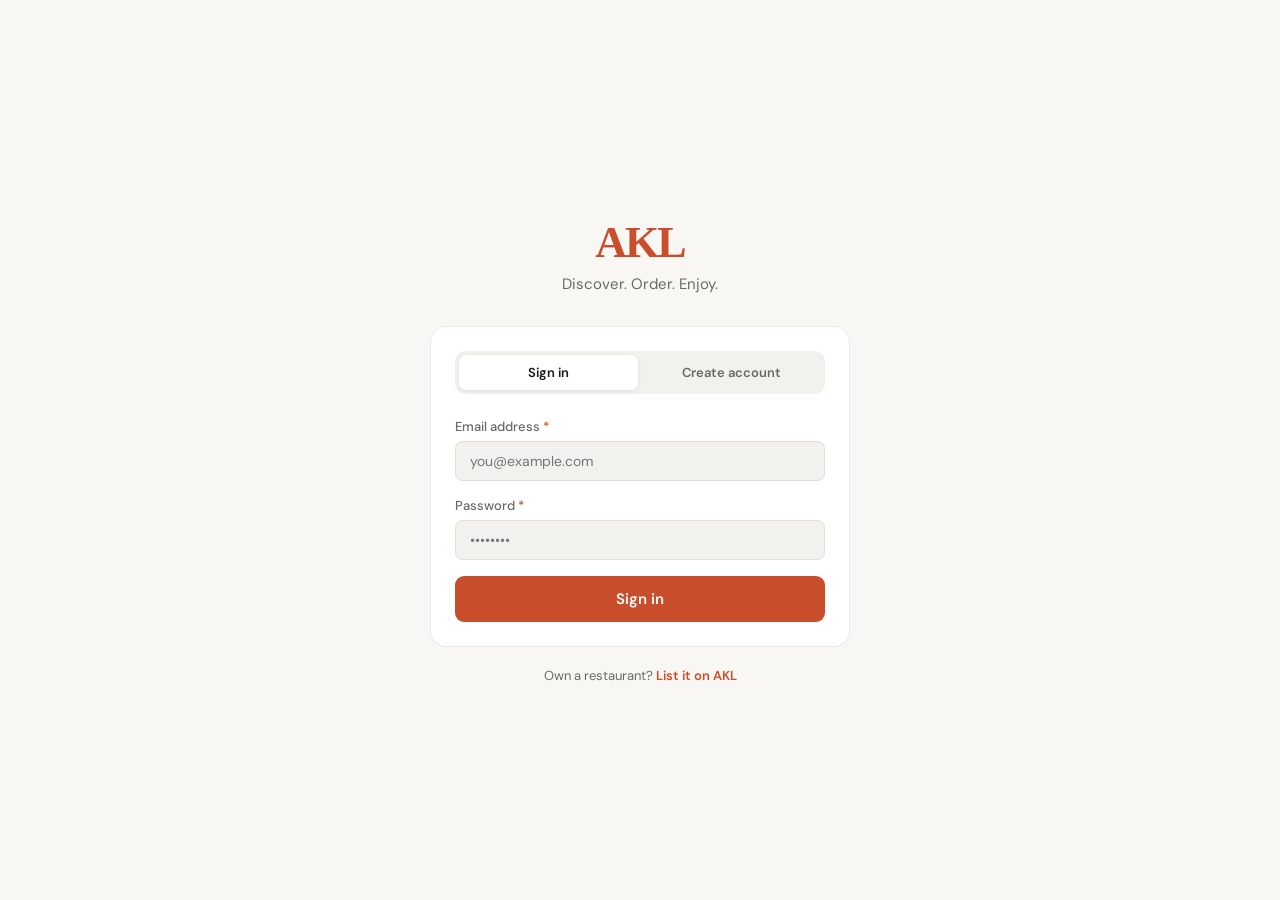
==== commit d560d9bf: "fixed password confirmation, added password confirmation in application" ====
--- a/index.html
+++ b/index.html
@@ -130,8 +130,7 @@
                             onkeydown="if(event.key==='Enter')Auth.submit()" oninput="Auth.validatePasswordMatch()" />
                     </div>
 
-                    <!-- NEW: Confirm Password Field (only shown during registration) -->
-                    <div class="field" id="confirm-password-field" style="display:block;">
+                    <div class="field" id="confirm-password-field" style="display:none;">
                         <label>Confirm password <span class="req">*</span></label>
                         <input class="input" id="auth-password-confirm" type="password" placeholder="••••••••"
                             onkeydown="if(event.key==='Enter')Auth.submit()" oninput="Auth.validatePasswordMatch()" />
@@ -750,6 +749,16 @@
                             <label>Password <span class="req">*</span></label>
                             <input class="input" id="apply-password" type="password"
                                 placeholder="Minimum 6 characters" />
+                        </div>
+
+
+
+                        <div class="field">
+                            <label>Confirm password <span class="req">*</span></label>
+                            <input class="input" id="apply-password-confirm" type="password" placeholder="••••••••"
+                                oninput="Apply.validatePasswordMatch()" />
+                            <small id="apply-password-match-hint"
+                                style="display:none;margin-top:6px;font-size:12px;"></small>
                         </div>
 
                         <div style="display:flex;gap:12px;">
@@ -1104,7 +1113,7 @@
     </div>
 
 
-    
+
     <script src="js/toast.js"></script>
     <script src="script.js" type="module"></script>
 </body>
